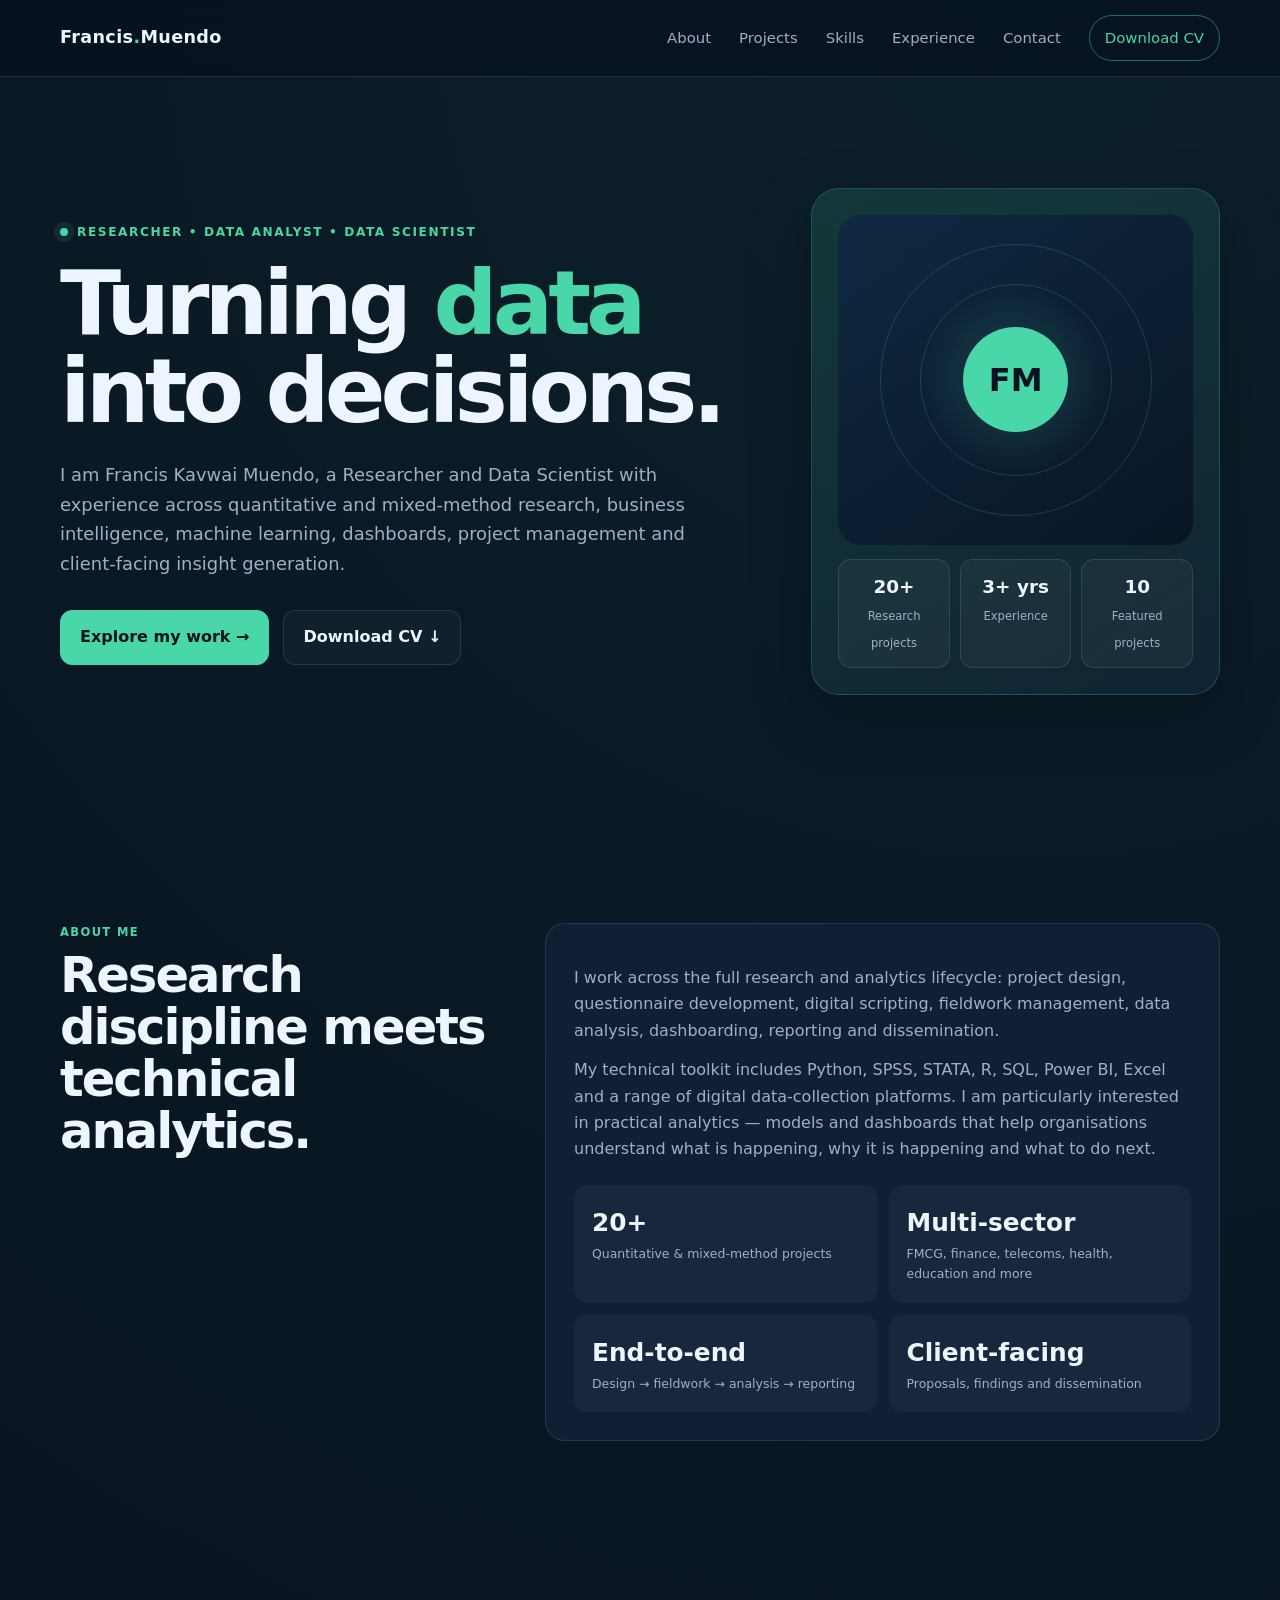
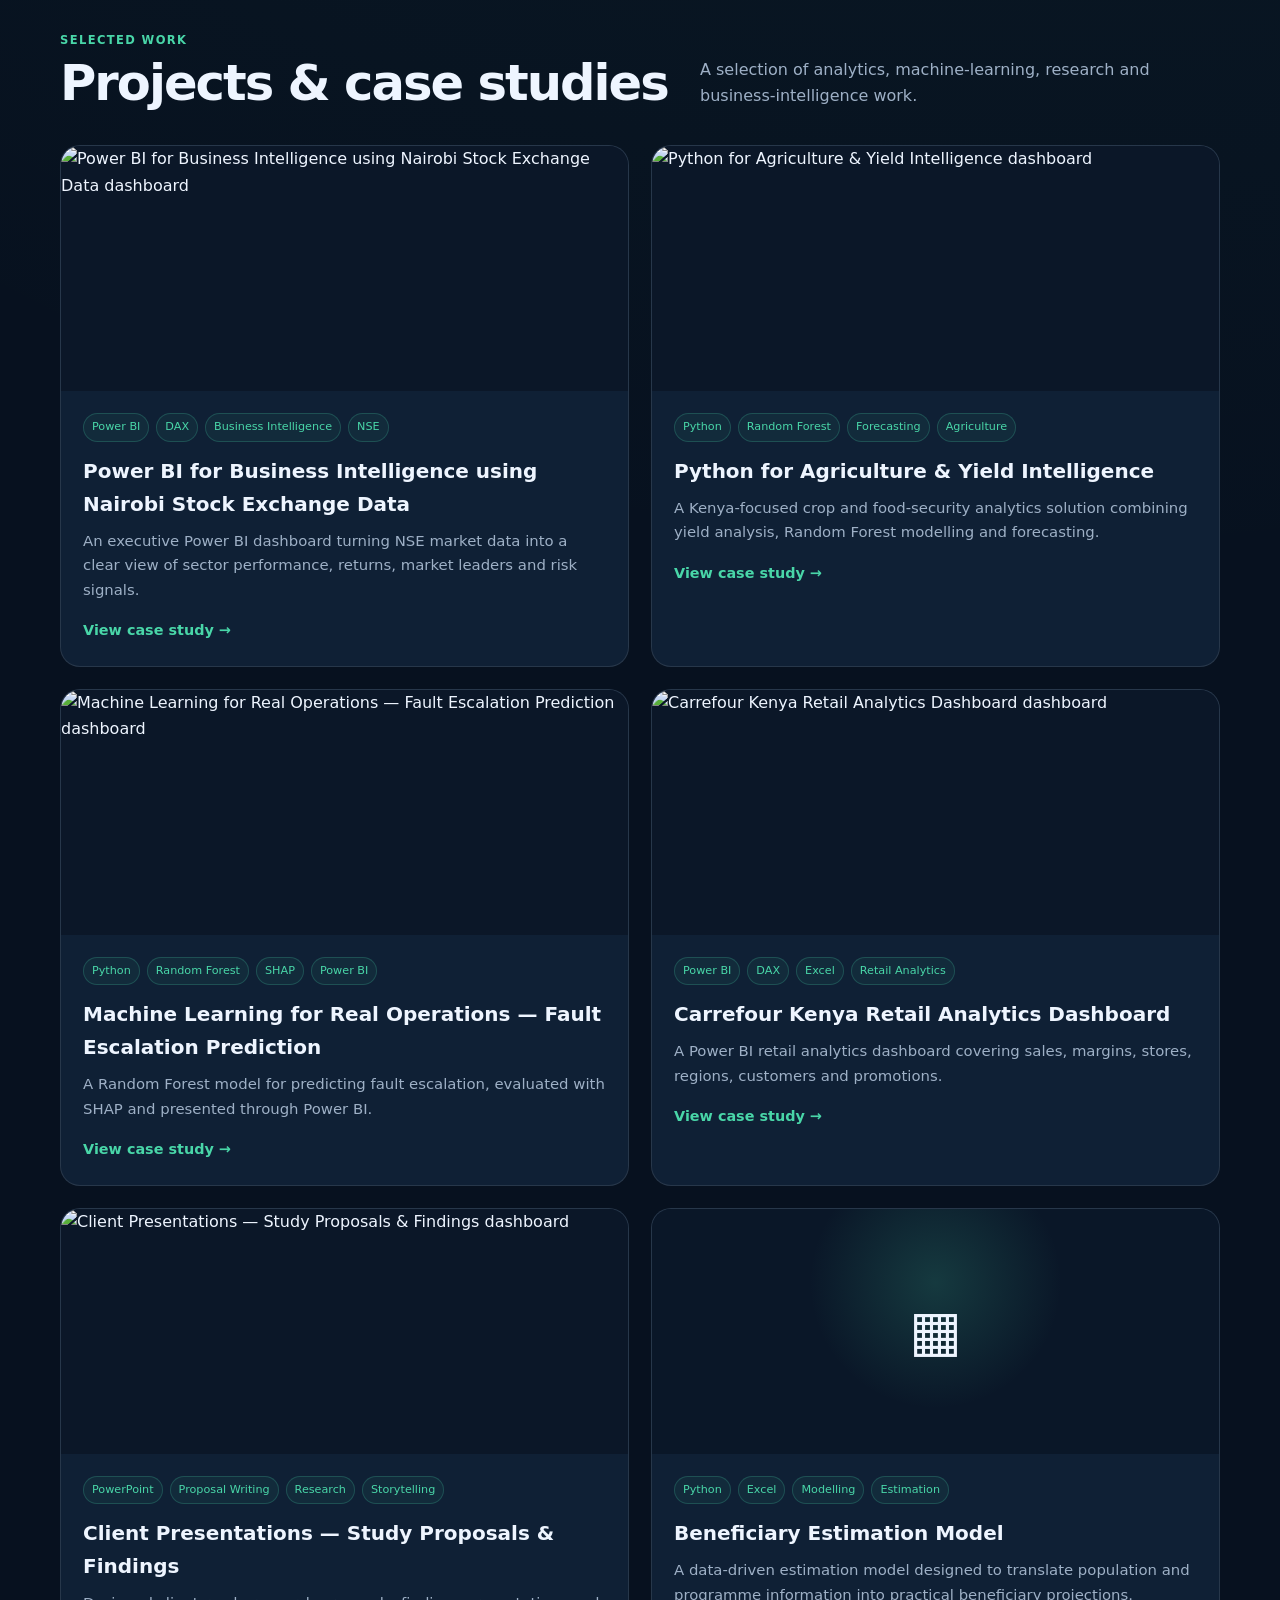
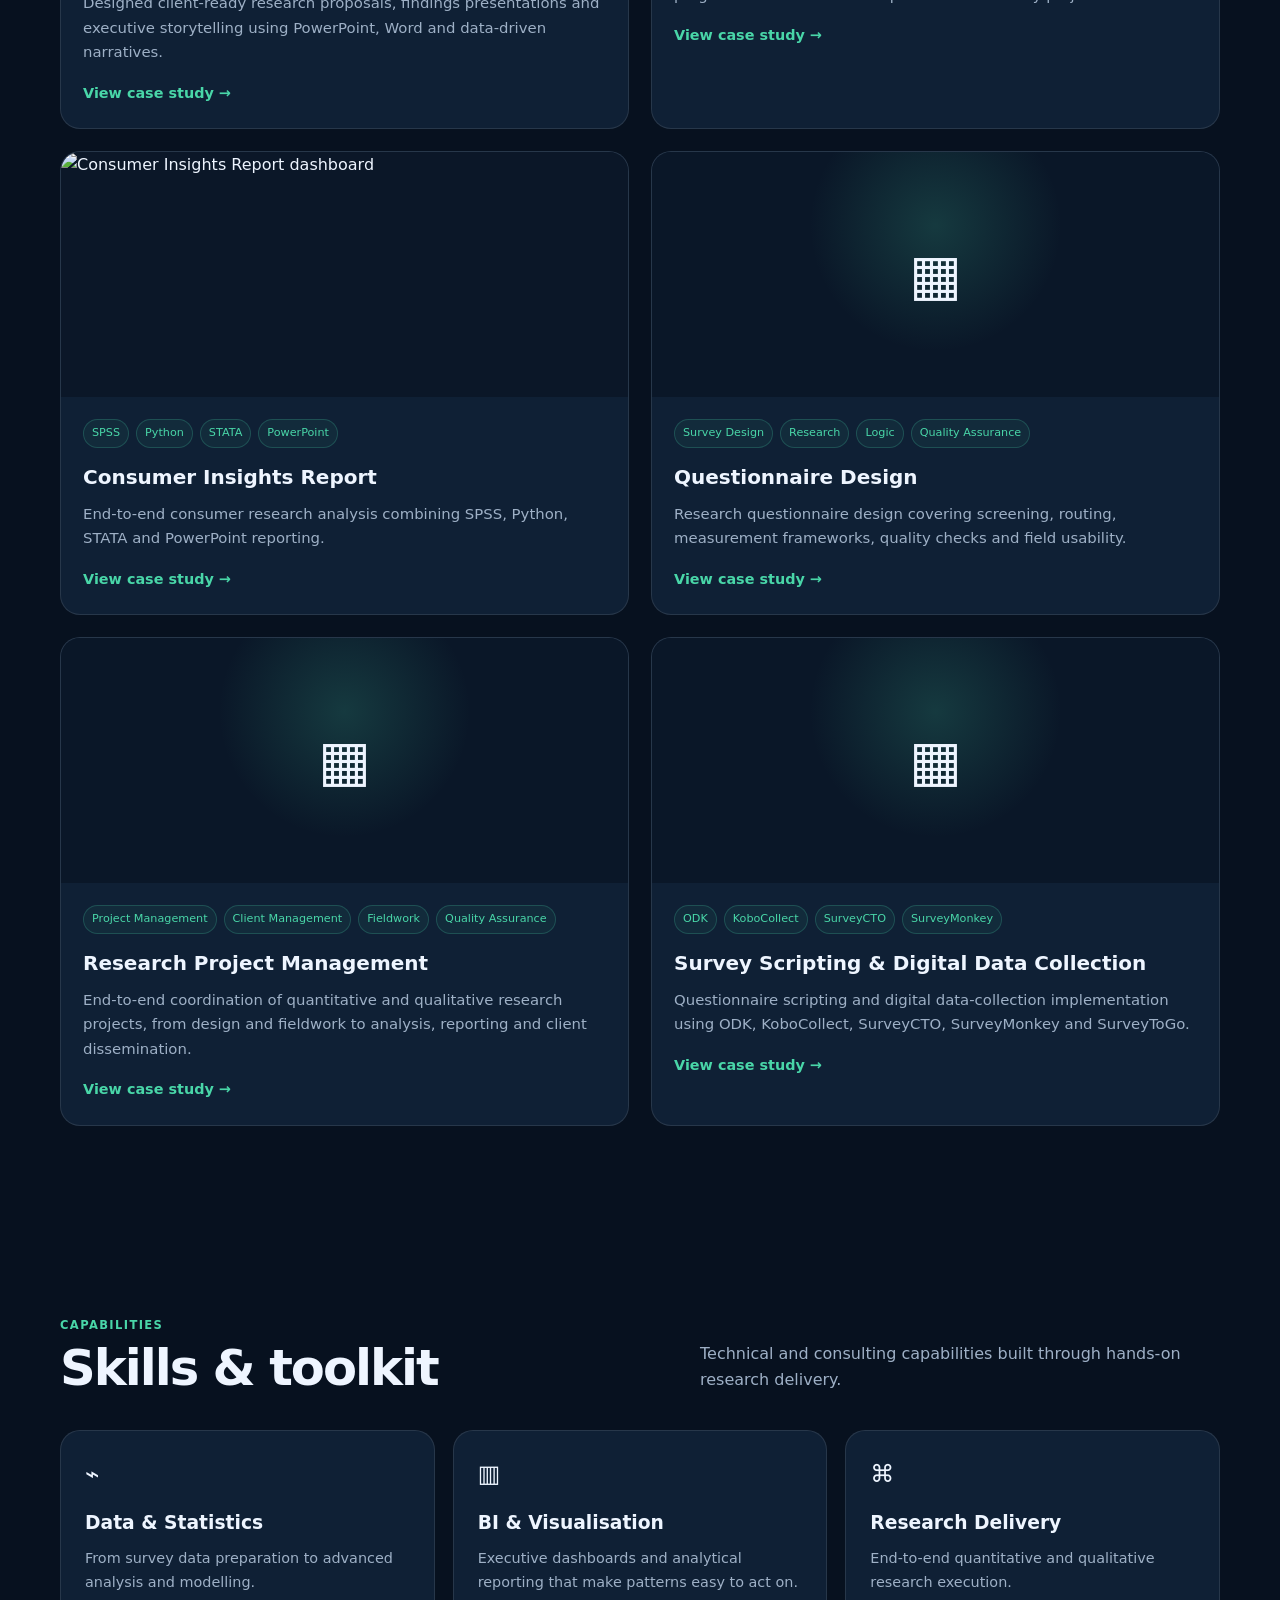
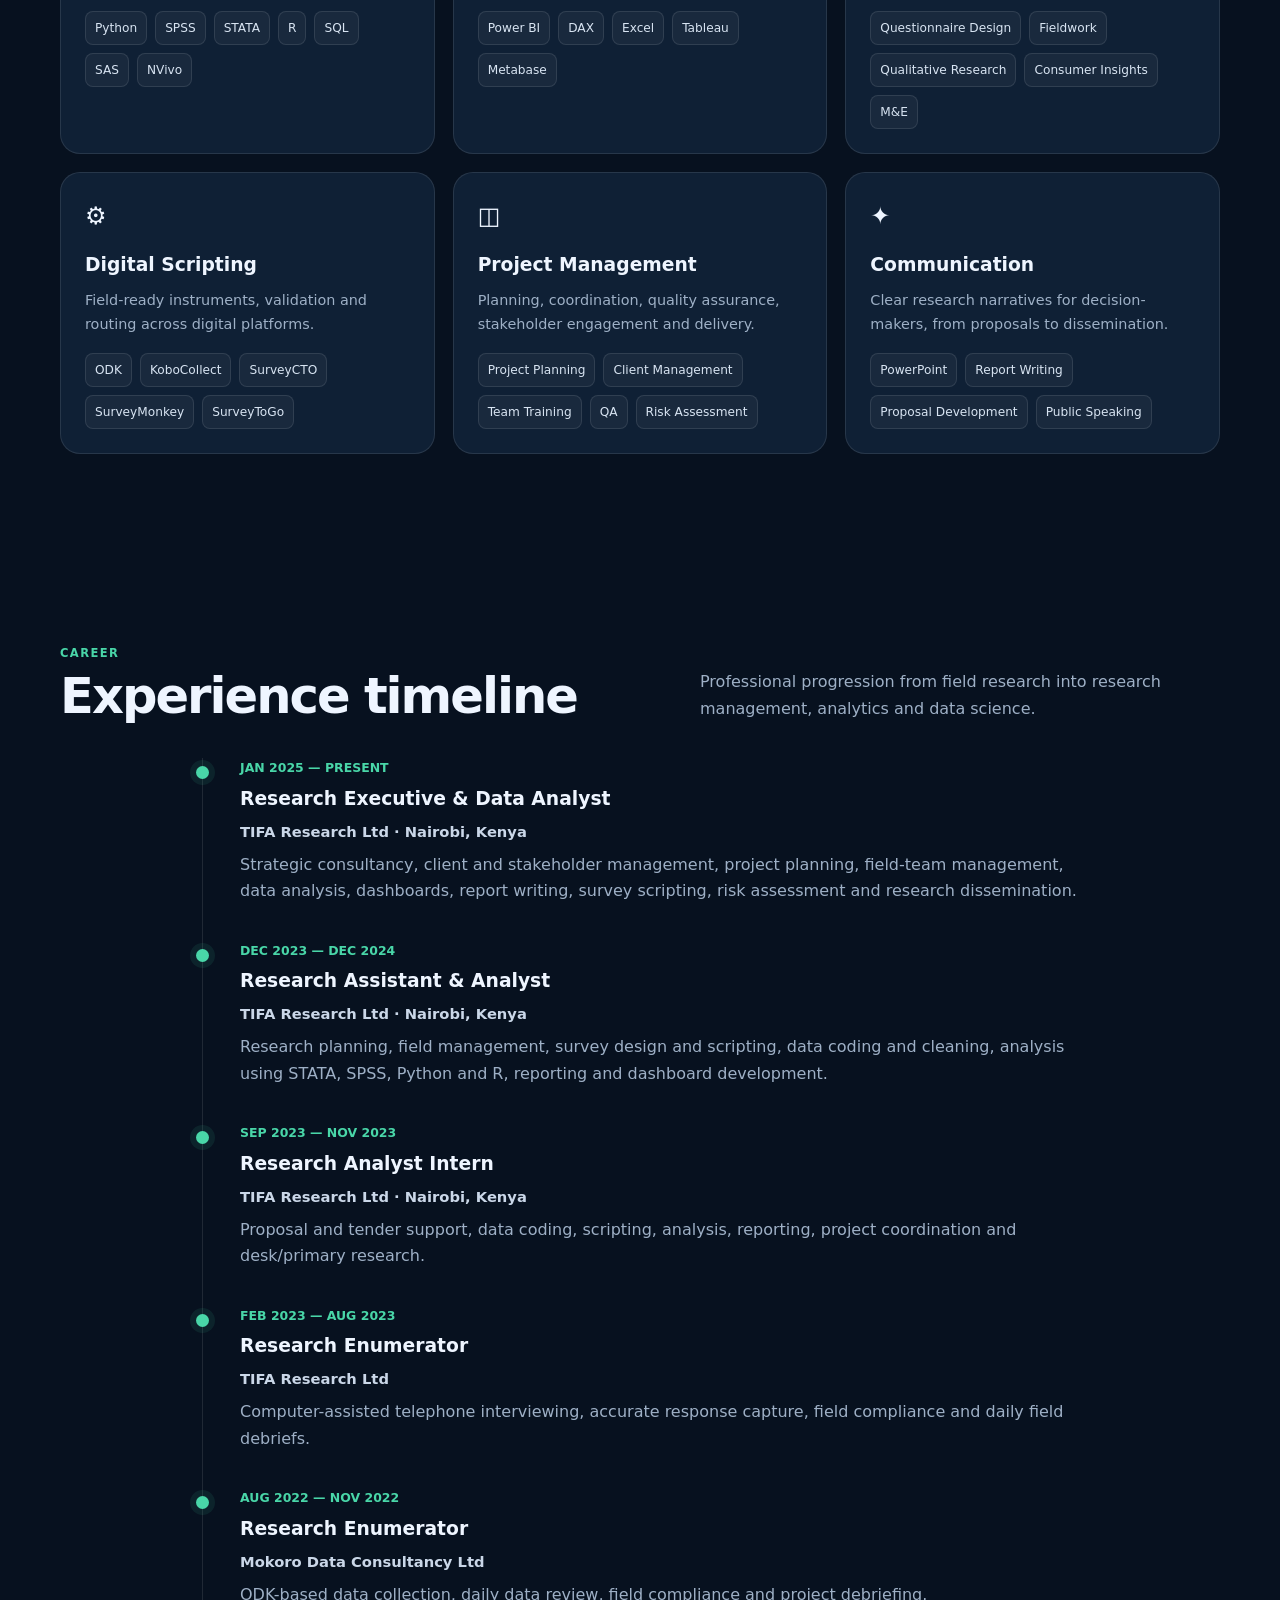
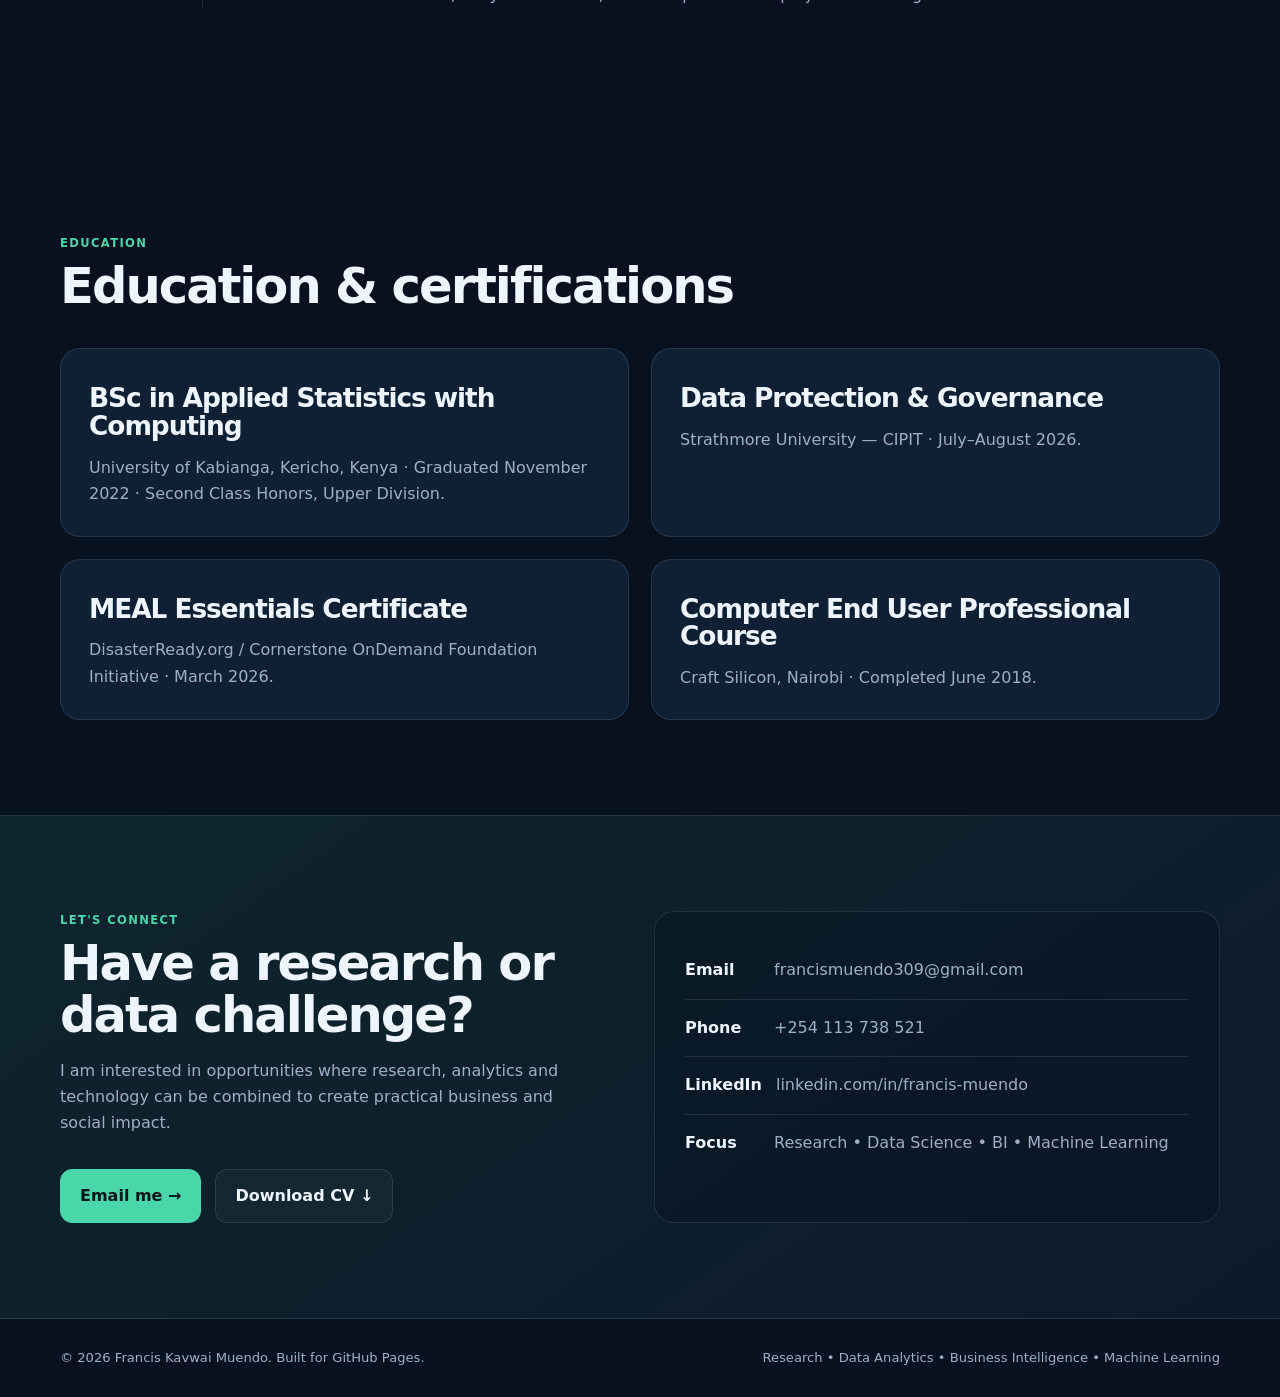
==== index.html @ 7a1d0535 "Add files via upload" ====
<!DOCTYPE html>
<html lang="en">
<head>
<meta charset="UTF-8">
<meta name="viewport" content="width=device-width, initial-scale=1.0">
<meta name="description" content="Francis Kavwai Muendo — Researcher, Data Analyst and Data Scientist portfolio.">
<title>Francis Muendo | Research, Data & Business Intelligence</title>
<link rel="stylesheet" href="style.css">
</head>
<body>

<nav class="nav">
  <div class="container nav-inner">
    <a class="logo" href="index.html">Francis<span>.</span>Muendo</a>
    <button class="menu-btn" aria-label="Open navigation" aria-expanded="false">☰</button>
    <div class="nav-links">
      <a href="index.html#about">About</a>
      <a href="index.html#projects">Projects</a>
      <a href="index.html#skills">Skills</a>
      <a href="index.html#experience">Experience</a>
      <a href="index.html#contact">Contact</a>
      <a class="nav-cta" href="Francis-Muendo-CV.pdf">Download CV</a>
    </div>
  </div>
</nav>

<main>
<section class="hero" id="home">
  <div class="container hero-grid">
    <div class="reveal">
      <div class="eyebrow"><span class="dot"></span> Researcher • Data Analyst • Data Scientist</div>
      <h1>Turning <span class="accent">data</span> into decisions.</h1>
      <p class="hero-copy">I am Francis Kavwai Muendo, a Researcher and Data Scientist with experience across quantitative and mixed-method research, business intelligence, machine learning, dashboards, project management and client-facing insight generation.</p>
      <div class="actions">
        <a class="btn btn-primary" href="#projects">Explore my work →</a>
        <a class="btn btn-secondary" href="Francis-Muendo-CV.pdf" download>Download CV ↓</a>
      </div>
    </div>
    <div class="hero-card reveal">
      <div class="profile-orbit"><div class="initials">FM</div></div>
      <div class="metric-strip">
        <div class="metric"><strong>20+</strong><span>Research projects</span></div>
        <div class="metric"><strong>3+ yrs</strong><span>Experience</span></div>
        <div class="metric"><strong>10</strong><span>Featured projects</span></div>
      </div>
    </div>
  </div>
</section>

<section id="about">
 <div class="container about-grid">
  <div class="reveal">
    <div class="kicker">About me</div><h2>Research discipline meets technical analytics.</h2>
  </div>
  <div class="about-panel reveal">
    <p>I work across the full research and analytics lifecycle: project design, questionnaire development, digital scripting, fieldwork management, data analysis, dashboarding, reporting and dissemination.</p>
    <p>My technical toolkit includes Python, SPSS, STATA, R, SQL, Power BI, Excel and a range of digital data-collection platforms. I am particularly interested in practical analytics — models and dashboards that help organisations understand what is happening, why it is happening and what to do next.</p>
    <div class="stats">
      <div class="stat"><strong>20+</strong><span>Quantitative & mixed-method projects</span></div>
      <div class="stat"><strong>Multi-sector</strong><span>FMCG, finance, telecoms, health, education and more</span></div>
      <div class="stat"><strong>End-to-end</strong><span>Design → fieldwork → analysis → reporting</span></div>
      <div class="stat"><strong>Client-facing</strong><span>Proposals, findings and dissemination</span></div>
    </div>
  </div>
 </div>
</section>

<section id="projects">
 <div class="container">
  <div class="section-head reveal">
   <div><div class="kicker">Selected work</div><h2>Projects & case studies</h2></div>
   <p>A selection of analytics, machine-learning, research and business-intelligence work.</p>
  </div>
  <div class="project-grid">
   
   <article class="project-card reveal">
     <div class="project-image"><img src="assets/images/nse.png" alt="Power BI for Business Intelligence using Nairobi Stock Exchange Data dashboard"></div>
     <div class="project-body">
       <div class="tags"><span class="tag">Power BI</span><span class="tag">DAX</span><span class="tag">Business Intelligence</span><span class="tag">NSE</span></div>
       <h3>Power BI for Business Intelligence using Nairobi Stock Exchange Data</h3>
       <p>An executive Power BI dashboard turning NSE market data into a clear view of sector performance, returns, market leaders and risk signals.</p>
       <a class="card-link" href="projects/nse-business-intelligence.html">View case study →</a>
     </div>
   </article>
   <article class="project-card reveal">
     <div class="project-image"><img src="assets/images/agri.png" alt="Python for Agriculture & Yield Intelligence dashboard"></div>
     <div class="project-body">
       <div class="tags"><span class="tag">Python</span><span class="tag">Random Forest</span><span class="tag">Forecasting</span><span class="tag">Agriculture</span></div>
       <h3>Python for Agriculture & Yield Intelligence</h3>
       <p>A Kenya-focused crop and food-security analytics solution combining yield analysis, Random Forest modelling and forecasting.</p>
       <a class="card-link" href="projects/agriculture-yield-intelligence.html">View case study →</a>
     </div>
   </article>
   <article class="project-card reveal">
     <div class="project-image"><img src="assets/images/power.png" alt="Machine Learning for Real Operations — Fault Escalation Prediction dashboard"></div>
     <div class="project-body">
       <div class="tags"><span class="tag">Python</span><span class="tag">Random Forest</span><span class="tag">SHAP</span><span class="tag">Power BI</span></div>
       <h3>Machine Learning for Real Operations — Fault Escalation Prediction</h3>
       <p>A Random Forest model for predicting fault escalation, evaluated with SHAP and presented through Power BI.</p>
       <a class="card-link" href="projects/kenya-power-fault-escalation.html">View case study →</a>
     </div>
   </article>
   <article class="project-card reveal">
     <div class="project-image"><img src="assets/images/carrefour.png" alt="Carrefour Kenya Retail Analytics Dashboard dashboard"></div>
     <div class="project-body">
       <div class="tags"><span class="tag">Power BI</span><span class="tag">DAX</span><span class="tag">Excel</span><span class="tag">Retail Analytics</span></div>
       <h3>Carrefour Kenya Retail Analytics Dashboard</h3>
       <p>A Power BI retail analytics dashboard covering sales, margins, stores, regions, customers and promotions.</p>
       <a class="card-link" href="projects/carrefour-retail-analytics.html">View case study →</a>
     </div>
   </article>
   <article class="project-card reveal">
     <div class="project-image"><img src="assets/images/presentation.png" alt="Client Presentations — Study Proposals & Findings dashboard"></div>
     <div class="project-body">
       <div class="tags"><span class="tag">PowerPoint</span><span class="tag">Proposal Writing</span><span class="tag">Research</span><span class="tag">Storytelling</span></div>
       <h3>Client Presentations — Study Proposals & Findings</h3>
       <p>Designed client-ready research proposals, findings presentations and executive storytelling using PowerPoint, Word and data-driven narratives.</p>
       <a class="card-link" href="projects/client-presentations.html">View case study →</a>
     </div>
   </article>
   <article class="project-card reveal">
     <div class="project-image"><div style="height:100%;display:grid;place-items:center;background:radial-gradient(circle at 50% 30%,rgba(73,214,168,.18),transparent 38%),#0a1728;"><div style="font-size:3.5rem">▦</div></div></div>
     <div class="project-body">
       <div class="tags"><span class="tag">Python</span><span class="tag">Excel</span><span class="tag">Modelling</span><span class="tag">Estimation</span></div>
       <h3>Beneficiary Estimation Model</h3>
       <p>A data-driven estimation model designed to translate population and programme information into practical beneficiary projections.</p>
       <a class="card-link" href="projects/beneficiary-estimation-model.html">View case study →</a>
     </div>
   </article>
   <article class="project-card reveal">
     <div class="project-image"><img src="assets/images/consumer.png" alt="Consumer Insights Report dashboard"></div>
     <div class="project-body">
       <div class="tags"><span class="tag">SPSS</span><span class="tag">Python</span><span class="tag">STATA</span><span class="tag">PowerPoint</span></div>
       <h3>Consumer Insights Report</h3>
       <p>End-to-end consumer research analysis combining SPSS, Python, STATA and PowerPoint reporting.</p>
       <a class="card-link" href="projects/consumer-insights-report.html">View case study →</a>
     </div>
   </article>
   <article class="project-card reveal">
     <div class="project-image"><div style="height:100%;display:grid;place-items:center;background:radial-gradient(circle at 50% 30%,rgba(73,214,168,.18),transparent 38%),#0a1728;"><div style="font-size:3.5rem">▦</div></div></div>
     <div class="project-body">
       <div class="tags"><span class="tag">Survey Design</span><span class="tag">Research</span><span class="tag">Logic</span><span class="tag">Quality Assurance</span></div>
       <h3>Questionnaire Design</h3>
       <p>Research questionnaire design covering screening, routing, measurement frameworks, quality checks and field usability.</p>
       <a class="card-link" href="projects/questionnaire-design.html">View case study →</a>
     </div>
   </article>
   <article class="project-card reveal">
     <div class="project-image"><div style="height:100%;display:grid;place-items:center;background:radial-gradient(circle at 50% 30%,rgba(73,214,168,.18),transparent 38%),#0a1728;"><div style="font-size:3.5rem">▦</div></div></div>
     <div class="project-body">
       <div class="tags"><span class="tag">Project Management</span><span class="tag">Client Management</span><span class="tag">Fieldwork</span><span class="tag">Quality Assurance</span></div>
       <h3>Research Project Management</h3>
       <p>End-to-end coordination of quantitative and qualitative research projects, from design and fieldwork to analysis, reporting and client dissemination.</p>
       <a class="card-link" href="projects/project-management.html">View case study →</a>
     </div>
   </article>
   <article class="project-card reveal">
     <div class="project-image"><div style="height:100%;display:grid;place-items:center;background:radial-gradient(circle at 50% 30%,rgba(73,214,168,.18),transparent 38%),#0a1728;"><div style="font-size:3.5rem">▦</div></div></div>
     <div class="project-body">
       <div class="tags"><span class="tag">ODK</span><span class="tag">KoboCollect</span><span class="tag">SurveyCTO</span><span class="tag">SurveyMonkey</span></div>
       <h3>Survey Scripting & Digital Data Collection</h3>
       <p>Questionnaire scripting and digital data-collection implementation using ODK, KoboCollect, SurveyCTO, SurveyMonkey and SurveyToGo.</p>
       <a class="card-link" href="projects/survey-scripting.html">View case study →</a>
     </div>
   </article>
  </div>
 </div>
</section>

<section id="skills">
 <div class="container">
  <div class="section-head reveal">
   <div><div class="kicker">Capabilities</div><h2>Skills & toolkit</h2></div>
   <p>Technical and consulting capabilities built through hands-on research delivery.</p>
  </div>
  <div class="skills">
   <div class="skill-card reveal"><div class="skill-icon">⌁</div><h3>Data & Statistics</h3><p>From survey data preparation to advanced analysis and modelling.</p><div class="skill-list"><span>Python</span><span>SPSS</span><span>STATA</span><span>R</span><span>SQL</span><span>SAS</span><span>NVivo</span></div></div>
   <div class="skill-card reveal"><div class="skill-icon">▥</div><h3>BI & Visualisation</h3><p>Executive dashboards and analytical reporting that make patterns easy to act on.</p><div class="skill-list"><span>Power BI</span><span>DAX</span><span>Excel</span><span>Tableau</span><span>Metabase</span></div></div>
   <div class="skill-card reveal"><div class="skill-icon">⌘</div><h3>Research Delivery</h3><p>End-to-end quantitative and qualitative research execution.</p><div class="skill-list"><span>Questionnaire Design</span><span>Fieldwork</span><span>Qualitative Research</span><span>Consumer Insights</span><span>M&E</span></div></div>
   <div class="skill-card reveal"><div class="skill-icon">⚙</div><h3>Digital Scripting</h3><p>Field-ready instruments, validation and routing across digital platforms.</p><div class="skill-list"><span>ODK</span><span>KoboCollect</span><span>SurveyCTO</span><span>SurveyMonkey</span><span>SurveyToGo</span></div></div>
   <div class="skill-card reveal"><div class="skill-icon">◫</div><h3>Project Management</h3><p>Planning, coordination, quality assurance, stakeholder engagement and delivery.</p><div class="skill-list"><span>Project Planning</span><span>Client Management</span><span>Team Training</span><span>QA</span><span>Risk Assessment</span></div></div>
   <div class="skill-card reveal"><div class="skill-icon">✦</div><h3>Communication</h3><p>Clear research narratives for decision-makers, from proposals to dissemination.</p><div class="skill-list"><span>PowerPoint</span><span>Report Writing</span><span>Proposal Development</span><span>Public Speaking</span></div></div>
  </div>
 </div>
</section>

<section id="experience">
 <div class="container">
  <div class="section-head reveal"><div><div class="kicker">Career</div><h2>Experience timeline</h2></div><p>Professional progression from field research into research management, analytics and data science.</p></div>
  <div class="timeline">
   <div class="timeline-item reveal"><span class="timeline-dot"></span><div class="date">JAN 2025 — PRESENT</div><h3>Research Executive & Data Analyst</h3><h4>TIFA Research Ltd · Nairobi, Kenya</h4><p>Strategic consultancy, client and stakeholder management, project planning, field-team management, data analysis, dashboards, report writing, survey scripting, risk assessment and research dissemination.</p></div>
   <div class="timeline-item reveal"><span class="timeline-dot"></span><div class="date">DEC 2023 — DEC 2024</div><h3>Research Assistant & Analyst</h3><h4>TIFA Research Ltd · Nairobi, Kenya</h4><p>Research planning, field management, survey design and scripting, data coding and cleaning, analysis using STATA, SPSS, Python and R, reporting and dashboard development.</p></div>
   <div class="timeline-item reveal"><span class="timeline-dot"></span><div class="date">SEP 2023 — NOV 2023</div><h3>Research Analyst Intern</h3><h4>TIFA Research Ltd · Nairobi, Kenya</h4><p>Proposal and tender support, data coding, scripting, analysis, reporting, project coordination and desk/primary research.</p></div>
   <div class="timeline-item reveal"><span class="timeline-dot"></span><div class="date">FEB 2023 — AUG 2023</div><h3>Research Enumerator</h3><h4>TIFA Research Ltd</h4><p>Computer-assisted telephone interviewing, accurate response capture, field compliance and daily field debriefs.</p></div>
   <div class="timeline-item reveal"><span class="timeline-dot"></span><div class="date">AUG 2022 — NOV 2022</div><h3>Research Enumerator</h3><h4>Mokoro Data Consultancy Ltd</h4><p>ODK-based data collection, daily data review, field compliance and project debriefing.</p></div>
  </div>
 </div>
</section>

<section>
 <div class="container">
  <div class="section-head reveal"><div><div class="kicker">Education</div><h2>Education & certifications</h2></div></div>
  <div class="project-grid">
   <div class="detail-card reveal"><h2>BSc in Applied Statistics with Computing</h2><p>University of Kabianga, Kericho, Kenya · Graduated November 2022 · Second Class Honors, Upper Division.</p></div>
   <div class="detail-card reveal"><h2>Data Protection & Governance</h2><p>Strathmore University — CIPIT · July–August 2026.</p></div>
   <div class="detail-card reveal"><h2>MEAL Essentials Certificate</h2><p>DisasterReady.org / Cornerstone OnDemand Foundation Initiative · March 2026.</p></div>
   <div class="detail-card reveal"><h2>Computer End User Professional Course</h2><p>Craft Silicon, Nairobi · Completed June 2018.</p></div>
  </div>
 </div>
</section>

<section class="contact" id="contact">
 <div class="container contact-grid">
  <div class="reveal"><div class="kicker">Let's connect</div><h2>Have a research or data challenge?</h2><p style="color:var(--muted);margin-top:16px;max-width:540px">I am interested in opportunities where research, analytics and technology can be combined to create practical business and social impact.</p><div class="actions"><a class="btn btn-primary" href="mailto:francismuendo309@gmail.com">Email me →</a><a class="btn btn-secondary" href="Francis-Muendo-CV.pdf" download>Download CV ↓</a></div></div>
  <div class="contact-card reveal">
    <div class="contact-row"><strong>Email</strong><a href="mailto:francismuendo309@gmail.com">francismuendo309@gmail.com</a></div>
    <div class="contact-row"><strong>Phone</strong><span>+254 113 738 521</span></div>
    <div class="contact-row"><strong>LinkedIn</strong><a href="https://www.linkedin.com/in/francis-muendo-358ba225a/" target="_blank" rel="noopener">linkedin.com/in/francis-muendo</a></div>
    <div class="contact-row"><strong>Focus</strong><span>Research • Data Science • BI • Machine Learning</span></div>
  </div>
 </div>
</section>
</main>

<footer>
  <div class="container footer-inner">
    <p>© <span data-year></span> Francis Kavwai Muendo. Built for GitHub Pages.</p>
    <p>Research • Data Analytics • Business Intelligence • Machine Learning</p>
  </div>
</footer>

<script src="script.js"></script>
</body>
</html>
---- style.css ----
:root{
  --bg:#07111f;
  --bg-2:#0b1728;
  --surface:#0f2035;
  --surface-2:#132942;
  --text:#eef5ff;
  --muted:#9eb0c6;
  --line:rgba(255,255,255,.10);
  --accent:#49d6a8;
  --accent-2:#62a8ff;
  --gold:#f6c85f;
  --danger:#ff7b7b;
  --shadow:0 20px 60px rgba(0,0,0,.28);
  --radius:20px;
  --max:1160px;
}
*{box-sizing:border-box;margin:0;padding:0}
html{scroll-behavior:smooth}
body{
  font-family:Inter,ui-sans-serif,system-ui,-apple-system,BlinkMacSystemFont,"Segoe UI",sans-serif;
  background:radial-gradient(circle at 80% 0%,rgba(73,214,168,.08),transparent 28%),var(--bg);
  color:var(--text);line-height:1.65;
}
a{color:inherit;text-decoration:none}
img{max-width:100%;display:block}
.container{width:min(var(--max),92%);margin:auto}
.nav{
  position:fixed;top:0;left:0;right:0;z-index:100;
  background:rgba(7,17,31,.78);backdrop-filter:blur(16px);
  border-bottom:1px solid var(--line);
}
.nav-inner{height:76px;display:flex;align-items:center;justify-content:space-between}
.logo{font-weight:800;letter-spacing:.02em;font-size:1.1rem}
.logo span{color:var(--accent)}
.nav-links{display:flex;gap:28px;align-items:center}
.nav-links a{color:var(--muted);font-size:.93rem;transition:.25s}
.nav-links a:hover,.nav-links a.active{color:var(--text)}
.nav-cta{padding:10px 15px;border:1px solid rgba(73,214,168,.45);border-radius:999px;color:var(--accent)!important}
.menu-btn{display:none;background:none;border:0;color:var(--text);font-size:1.6rem}
.hero{padding:150px 0 95px;min-height:92vh;display:flex;align-items:center}
.hero-grid{display:grid;grid-template-columns:1.25fr .75fr;gap:70px;align-items:center}
.eyebrow{display:inline-flex;gap:9px;align-items:center;color:var(--accent);font-weight:700;text-transform:uppercase;letter-spacing:.13em;font-size:.76rem;margin-bottom:18px}
.dot{width:8px;height:8px;background:var(--accent);border-radius:50%;box-shadow:0 0 0 6px rgba(73,214,168,.1)}
h1{font-size:clamp(3rem,7vw,5.7rem);line-height:.98;letter-spacing:-.055em;margin-bottom:24px}
h1 .accent{color:var(--accent)}
.hero-copy{font-size:1.12rem;color:var(--muted);max-width:690px}
.actions{display:flex;gap:14px;flex-wrap:wrap;margin-top:32px}
.btn{display:inline-flex;align-items:center;justify-content:center;gap:9px;padding:13px 19px;border-radius:12px;font-weight:750;border:1px solid var(--line);transition:.25s;cursor:pointer}
.btn:hover{transform:translateY(-2px)}
.btn-primary{background:var(--accent);color:#06151a;border-color:var(--accent)}
.btn-secondary{background:rgba(255,255,255,.03)}
.hero-card{
  background:linear-gradient(145deg,rgba(73,214,168,.14),rgba(98,168,255,.06));
  border:1px solid rgba(73,214,168,.22);border-radius:28px;padding:26px;box-shadow:var(--shadow);
  animation:float 6s ease-in-out infinite;
}
.profile-orbit{height:330px;border-radius:22px;background:radial-gradient(circle,rgba(73,214,168,.20),transparent 38%),linear-gradient(145deg,#0f2941,#091525);display:grid;place-items:center;position:relative;overflow:hidden}
.profile-orbit:before,.profile-orbit:after{content:"";position:absolute;border:1px solid rgba(73,214,168,.2);border-radius:50%}
.profile-orbit:before{width:270px;height:270px}
.profile-orbit:after{width:190px;height:190px}
.initials{width:105px;height:105px;border-radius:50%;display:grid;place-items:center;background:var(--accent);color:#07111f;font-size:2rem;font-weight:900;z-index:2}
.metric-strip{display:grid;grid-template-columns:repeat(3,1fr);gap:10px;margin-top:14px}
.metric{background:rgba(255,255,255,.04);border:1px solid var(--line);border-radius:13px;padding:12px;text-align:center}
.metric strong{display:block;font-size:1.15rem}.metric span{color:var(--muted);font-size:.72rem}
section{padding:95px 0}
.section-head{display:flex;justify-content:space-between;gap:30px;align-items:end;margin-bottom:36px}
.kicker{color:var(--accent);font-weight:800;text-transform:uppercase;letter-spacing:.12em;font-size:.72rem}
h2{font-size:clamp(2rem,4vw,3.1rem);line-height:1.05;letter-spacing:-.04em;margin-top:7px}
.section-head p{color:var(--muted);max-width:520px}
.project-grid{display:grid;grid-template-columns:repeat(2,1fr);gap:22px}
.project-card{background:var(--surface);border:1px solid var(--line);border-radius:var(--radius);overflow:hidden;transition:.3s}
.project-card:hover{transform:translateY(-6px);border-color:rgba(73,214,168,.35);box-shadow:var(--shadow)}
.project-image{height:245px;background:#0b1728;overflow:hidden}
.project-image img{width:100%;height:100%;object-fit:cover;transition:.45s}
.project-card:hover .project-image img{transform:scale(1.035)}
.project-body{padding:22px}
.tags{display:flex;gap:7px;flex-wrap:wrap;margin-bottom:13px}
.tag{font-size:.7rem;color:var(--accent);border:1px solid rgba(73,214,168,.22);background:rgba(73,214,168,.06);padding:4px 8px;border-radius:999px}
.project-body h3{font-size:1.25rem;margin-bottom:8px}
.project-body p{color:var(--muted);font-size:.93rem}
.card-link{display:inline-flex;margin-top:17px;color:var(--accent);font-weight:750;font-size:.9rem}
.skills{display:grid;grid-template-columns:repeat(3,1fr);gap:18px}
.skill-card{padding:24px;background:var(--surface);border:1px solid var(--line);border-radius:var(--radius)}
.skill-icon{font-size:1.5rem;margin-bottom:14px}.skill-card h3{margin-bottom:8px}.skill-card p{color:var(--muted);font-size:.9rem}
.skill-list{display:flex;flex-wrap:wrap;gap:8px;margin-top:16px}.skill-list span{background:rgba(255,255,255,.045);border:1px solid var(--line);padding:6px 9px;border-radius:8px;font-size:.76rem;color:#d8e4f2}
.timeline{position:relative;max-width:900px;margin:auto}.timeline:before{content:"";position:absolute;left:12px;top:0;bottom:0;width:1px;background:var(--line)}
.timeline-item{position:relative;padding-left:50px;margin-bottom:36px}.timeline-dot{position:absolute;left:6px;top:8px;width:13px;height:13px;border-radius:50%;background:var(--accent);box-shadow:0 0 0 6px rgba(73,214,168,.09)}
.timeline-item .date{color:var(--accent);font-size:.78rem;font-weight:800}.timeline-item h3{margin:5px 0}.timeline-item h4{color:#cad7e8;font-size:.92rem;font-weight:600}.timeline-item p{color:var(--muted);margin-top:8px}
.about-grid{display:grid;grid-template-columns:.8fr 1.2fr;gap:35px;align-items:start}.about-panel{background:var(--surface);border:1px solid var(--line);border-radius:var(--radius);padding:28px}.about-panel p{color:var(--muted);margin-top:13px}.stats{display:grid;grid-template-columns:repeat(2,1fr);gap:12px;margin-top:22px}.stat{padding:18px;background:rgba(255,255,255,.035);border-radius:13px}.stat strong{font-size:1.55rem}.stat span{display:block;color:var(--muted);font-size:.78rem}
.contact{background:linear-gradient(145deg,rgba(73,214,168,.10),rgba(98,168,255,.06));border-top:1px solid var(--line);border-bottom:1px solid var(--line)}
.contact-grid{display:grid;grid-template-columns:1fr 1fr;gap:28px}.contact-card{padding:30px;background:rgba(7,17,31,.42);border:1px solid var(--line);border-radius:var(--radius)}
.contact-row{display:flex;gap:14px;padding:15px 0;border-bottom:1px solid var(--line)}.contact-row:last-child{border:0}.contact-row strong{min-width:75px}.contact-row span,.contact-row a{color:var(--muted)}
footer{padding:28px 0;color:var(--muted);font-size:.82rem}.footer-inner{display:flex;justify-content:space-between;gap:20px}
.project-hero{padding:140px 0 65px}.project-hero h1{font-size:clamp(2.6rem,6vw,4.6rem);max-width:850px}.project-meta{display:flex;gap:9px;flex-wrap:wrap;margin-top:22px}
.detail-grid{display:grid;grid-template-columns:1.25fr .75fr;gap:28px;align-items:start}.detail-card{background:var(--surface);border:1px solid var(--line);border-radius:var(--radius);padding:28px}.detail-card h2{font-size:1.65rem;margin-bottom:15px}.detail-card p,.detail-card li{color:var(--muted)}.detail-card ul{padding-left:20px;margin-top:10px}.detail-card li{margin:7px 0}.case-image{border-radius:18px;border:1px solid var(--line);overflow:hidden;margin-top:25px;background:#07111f}.case-image img{width:100%;height:auto}
.callout{padding:18px;border-left:3px solid var(--accent);background:rgba(73,214,168,.07);border-radius:10px;margin-top:18px;color:#dce9f5}
.back{display:inline-flex;color:var(--accent);font-weight:700;margin-bottom:22px}
.reveal{opacity:0;transform:translateY(20px);transition:opacity .7s ease,transform .7s ease}.reveal.visible{opacity:1;transform:none}
@keyframes float{0%,100%{transform:translateY(0)}50%{transform:translateY(-7px)}}
@media(max-width:900px){
 .hero-grid,.about-grid,.detail-grid,.contact-grid{grid-template-columns:1fr}
 .hero{padding-top:125px}.hero-card{max-width:600px}
 .skills{grid-template-columns:repeat(2,1fr)}
 .nav-links{display:none;position:absolute;top:76px;left:0;right:0;background:var(--bg-2);padding:18px 4%;border-bottom:1px solid var(--line);flex-direction:column;align-items:flex-start}
 .nav-links.open{display:flex}.menu-btn{display:block}
}
@media(max-width:650px){
 section{padding:70px 0}.project-grid,.skills{grid-template-columns:1fr}
 h1{font-size:3.1rem}.hero{min-height:auto;padding-bottom:65px}.profile-orbit{height:270px}
 .metric-strip{grid-template-columns:1fr 1fr 1fr}.section-head{display:block}.section-head p{margin-top:14px}
 .footer-inner{display:block}.footer-inner p+ p{margin-top:8px}
 .project-image{height:210px}
}
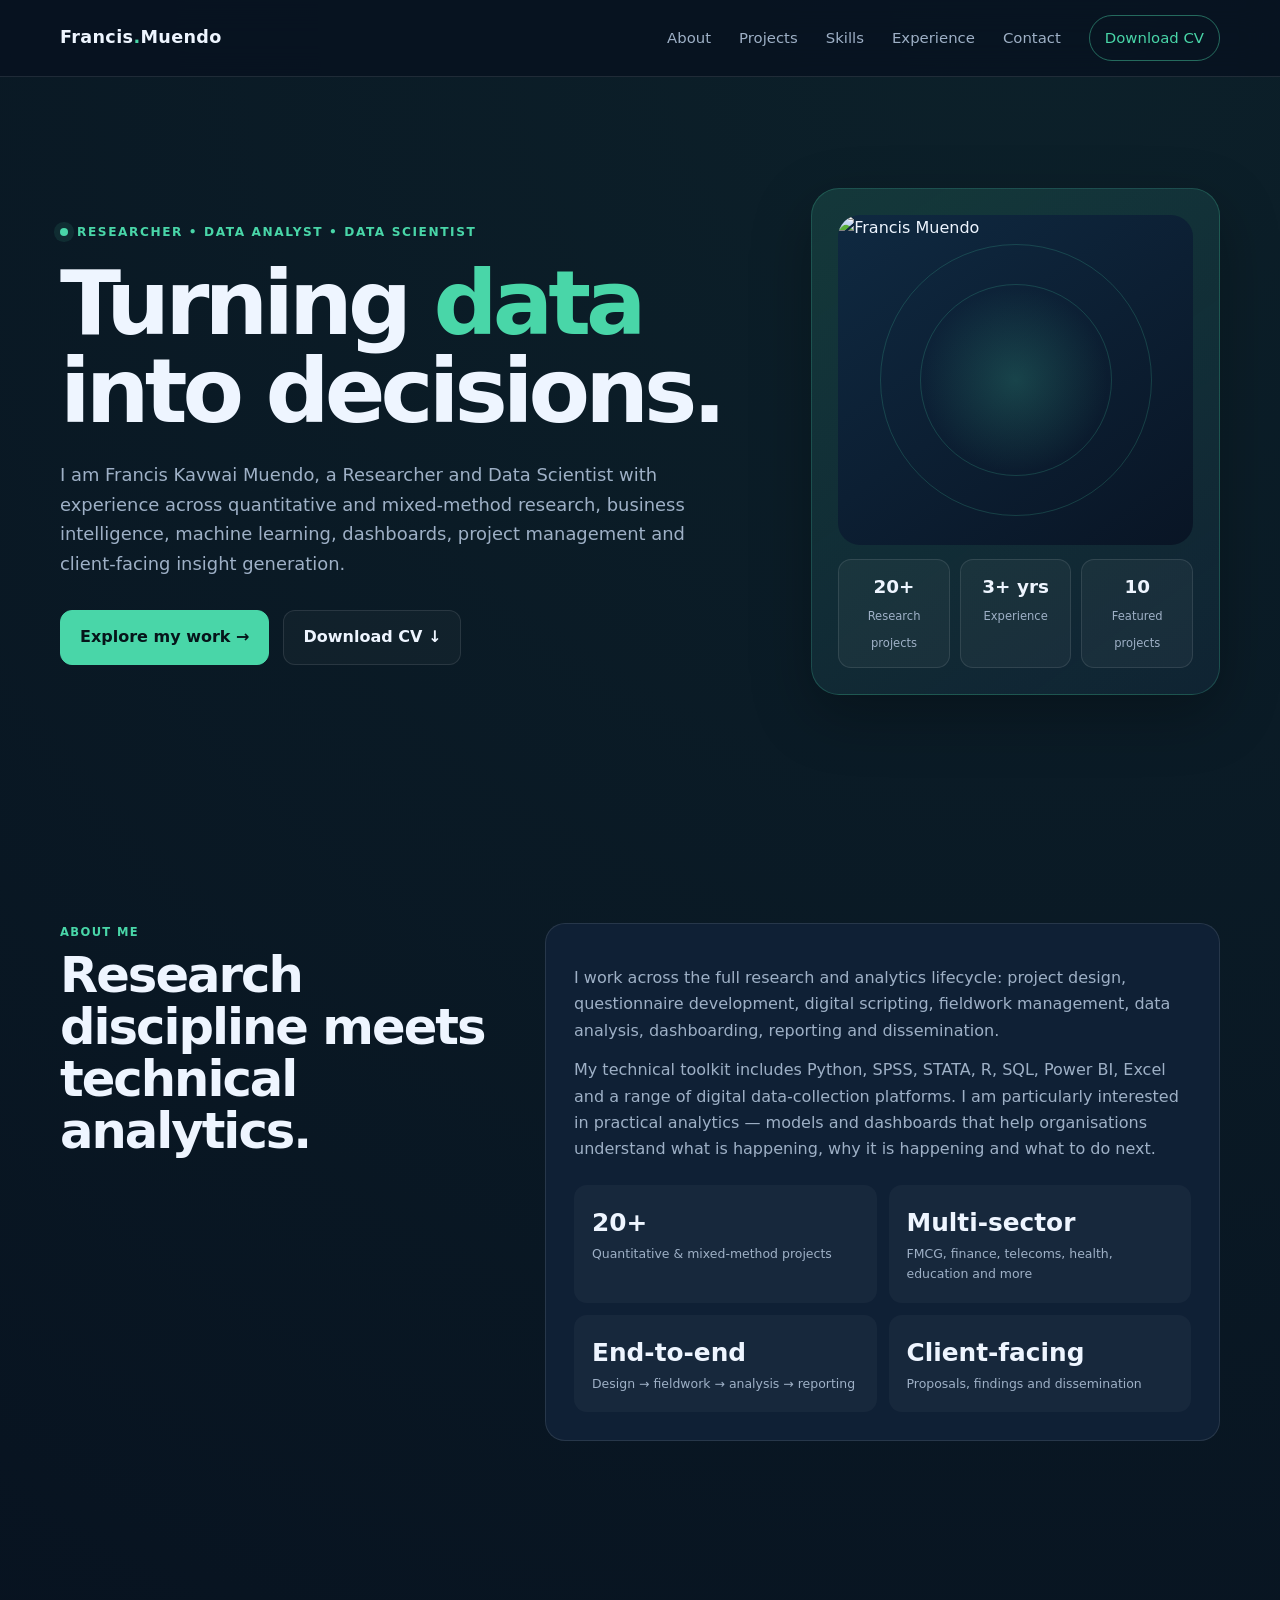
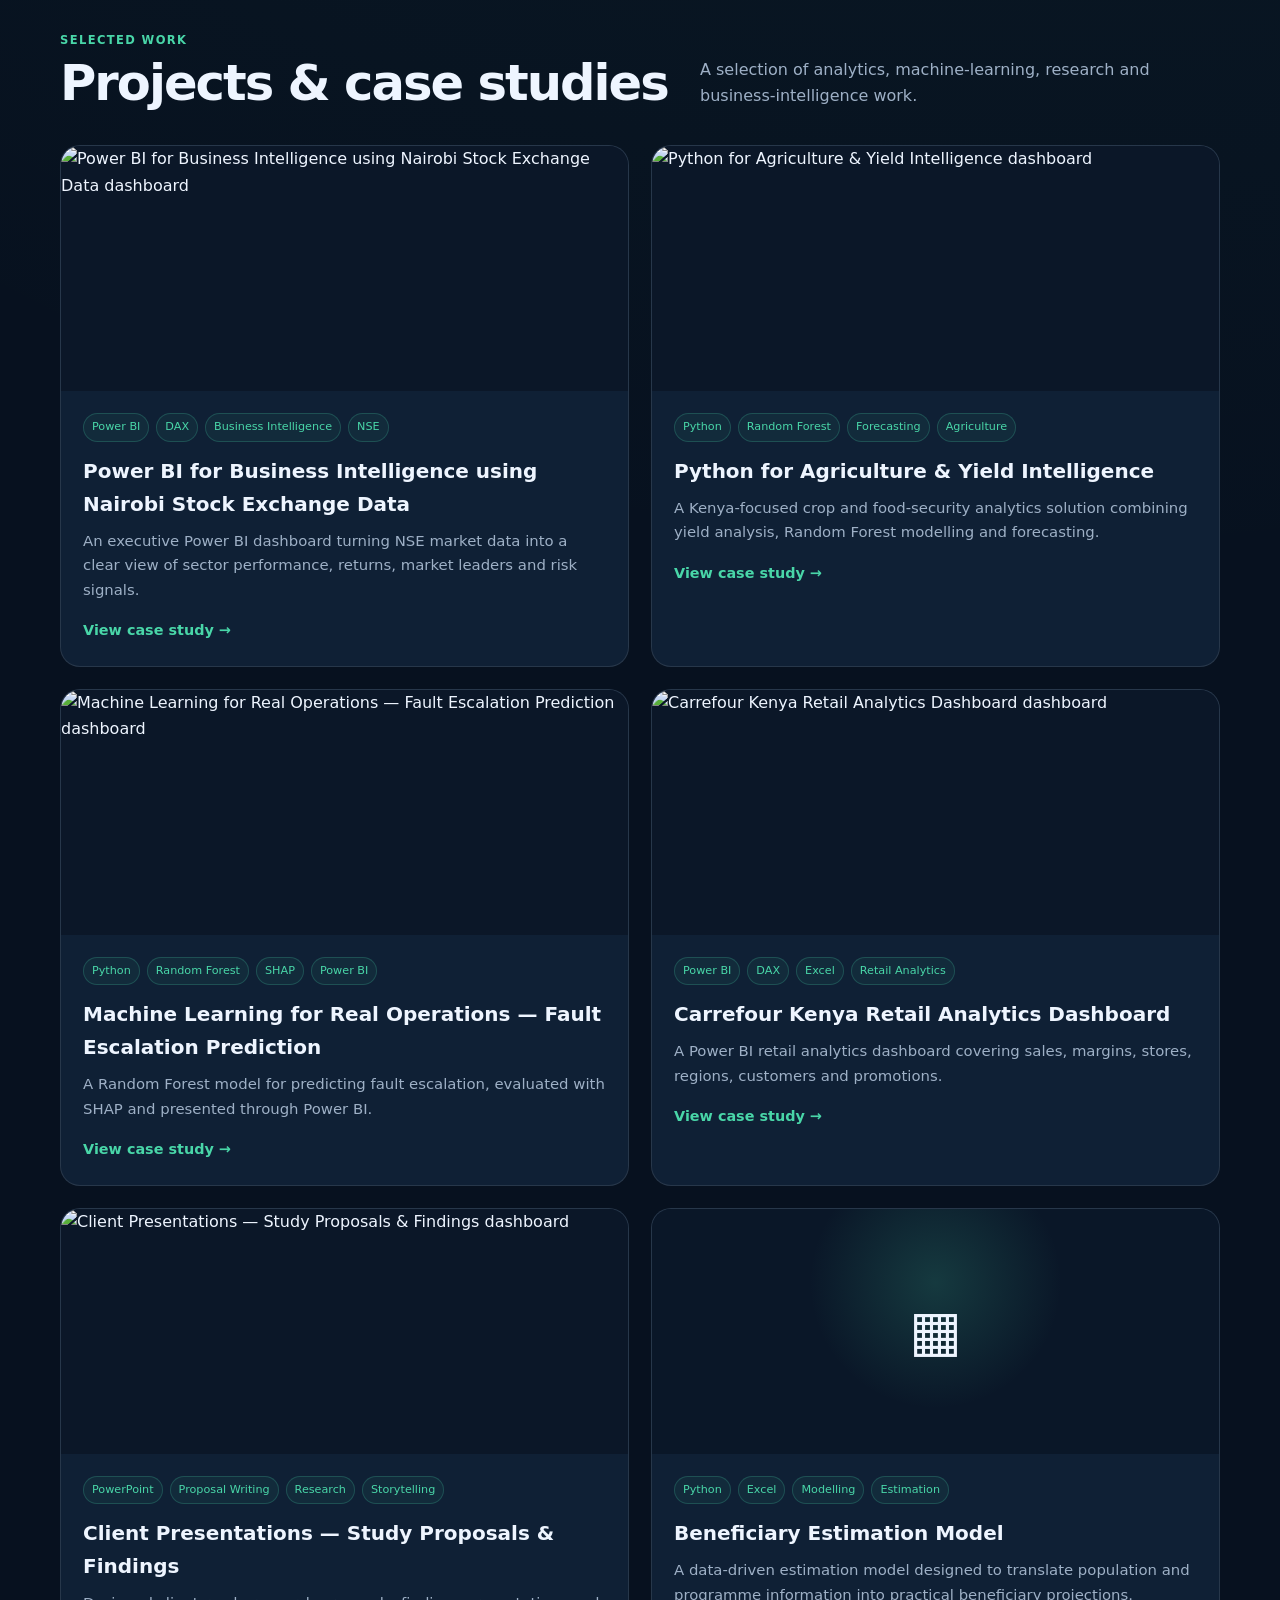
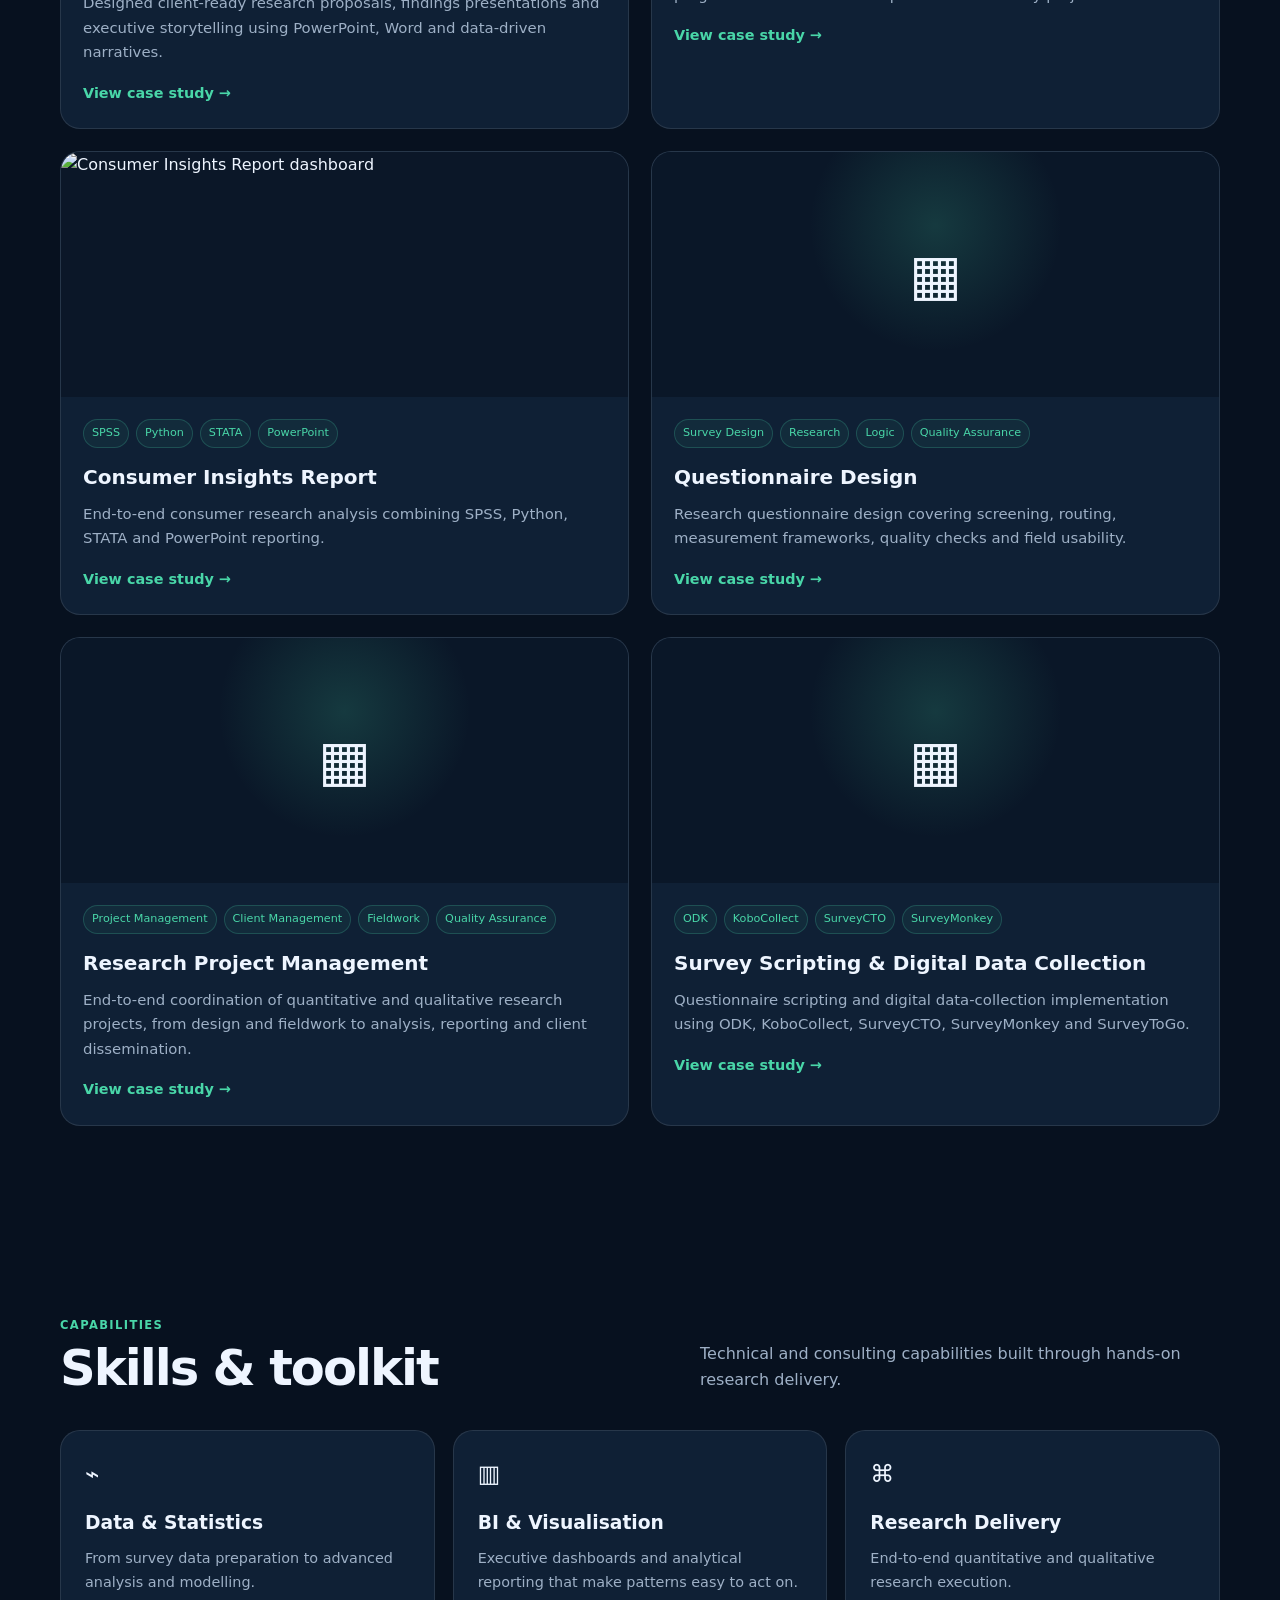
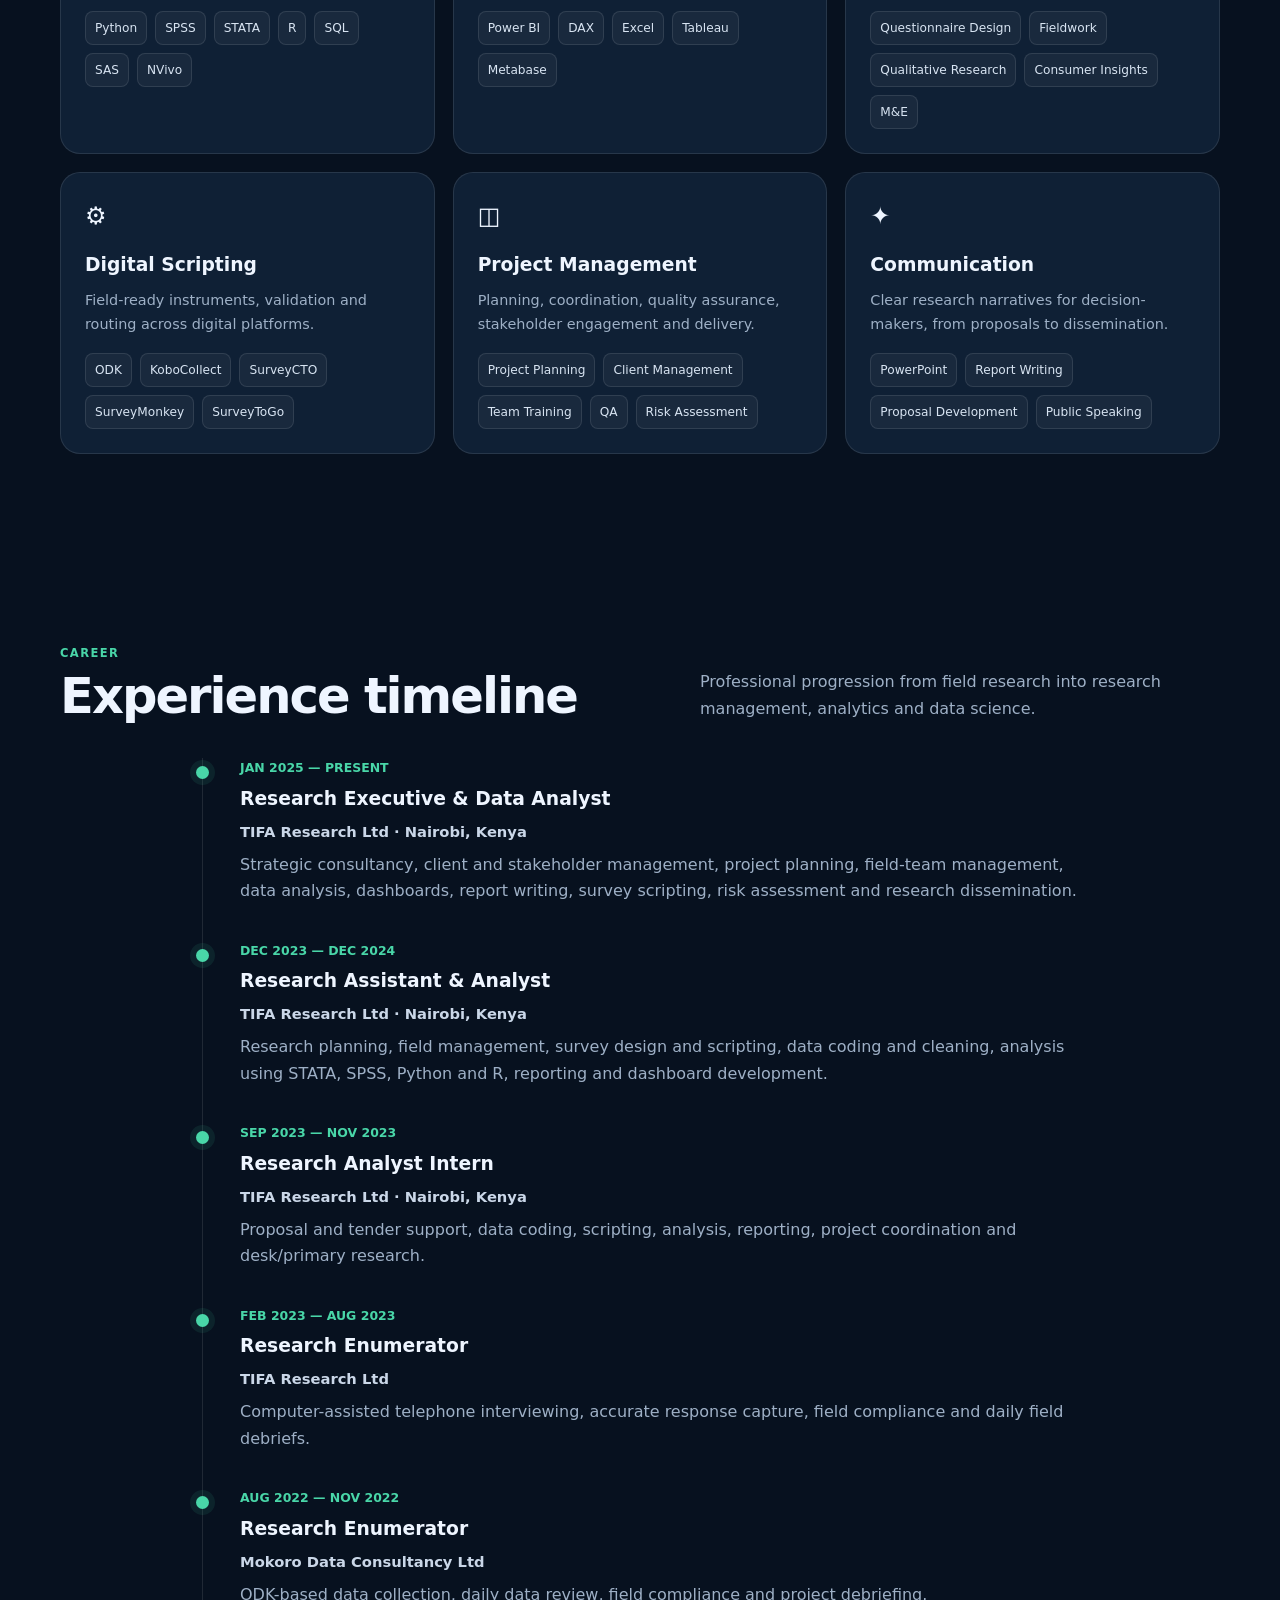
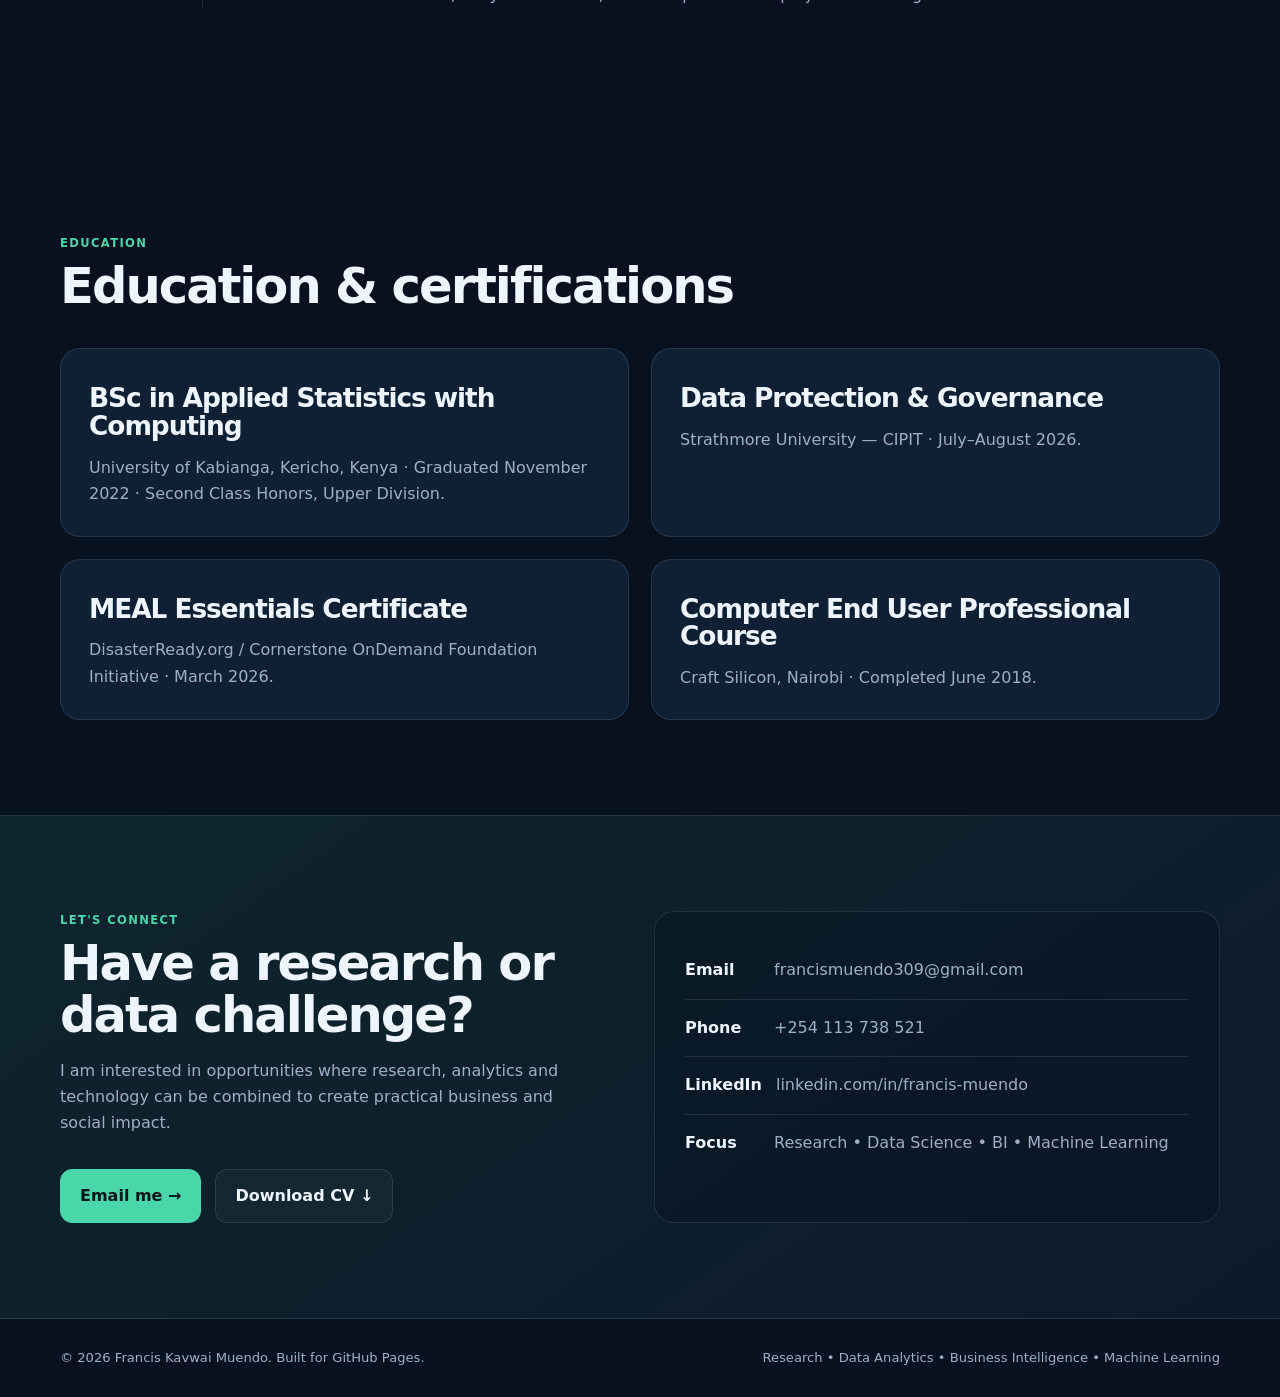
==== commit 6934d4cb: "Add files via upload" ====
--- a/index.html
+++ b/index.html
@@ -37,7 +37,7 @@
       </div>
     </div>
     <div class="hero-card reveal">
-      <div class="profile-orbit"><div class="initials">FM</div></div>
+      <div class="profile-orbit profile-photo"><img src="assets/images/francis-muendo.jpeg" alt="Francis Muendo"></div>
       <div class="metric-strip">
         <div class="metric"><strong>20+</strong><span>Research projects</span></div>
         <div class="metric"><strong>3+ yrs</strong><span>Experience</span></div>
--- a/style.css
+++ b/style.css
@@ -55,6 +55,9 @@
   border:1px solid rgba(73,214,168,.22);border-radius:28px;padding:26px;box-shadow:var(--shadow);
   animation:float 6s ease-in-out infinite;
 }
+
+.profile-photo{overflow:hidden}
+.profile-photo img{width:100%;height:100%;object-fit:cover;object-position:center 18%;position:relative;z-index:2}
 .profile-orbit{height:330px;border-radius:22px;background:radial-gradient(circle,rgba(73,214,168,.20),transparent 38%),linear-gradient(145deg,#0f2941,#091525);display:grid;place-items:center;position:relative;overflow:hidden}
 .profile-orbit:before,.profile-orbit:after{content:"";position:absolute;border:1px solid rgba(73,214,168,.2);border-radius:50%}
 .profile-orbit:before{width:270px;height:270px}
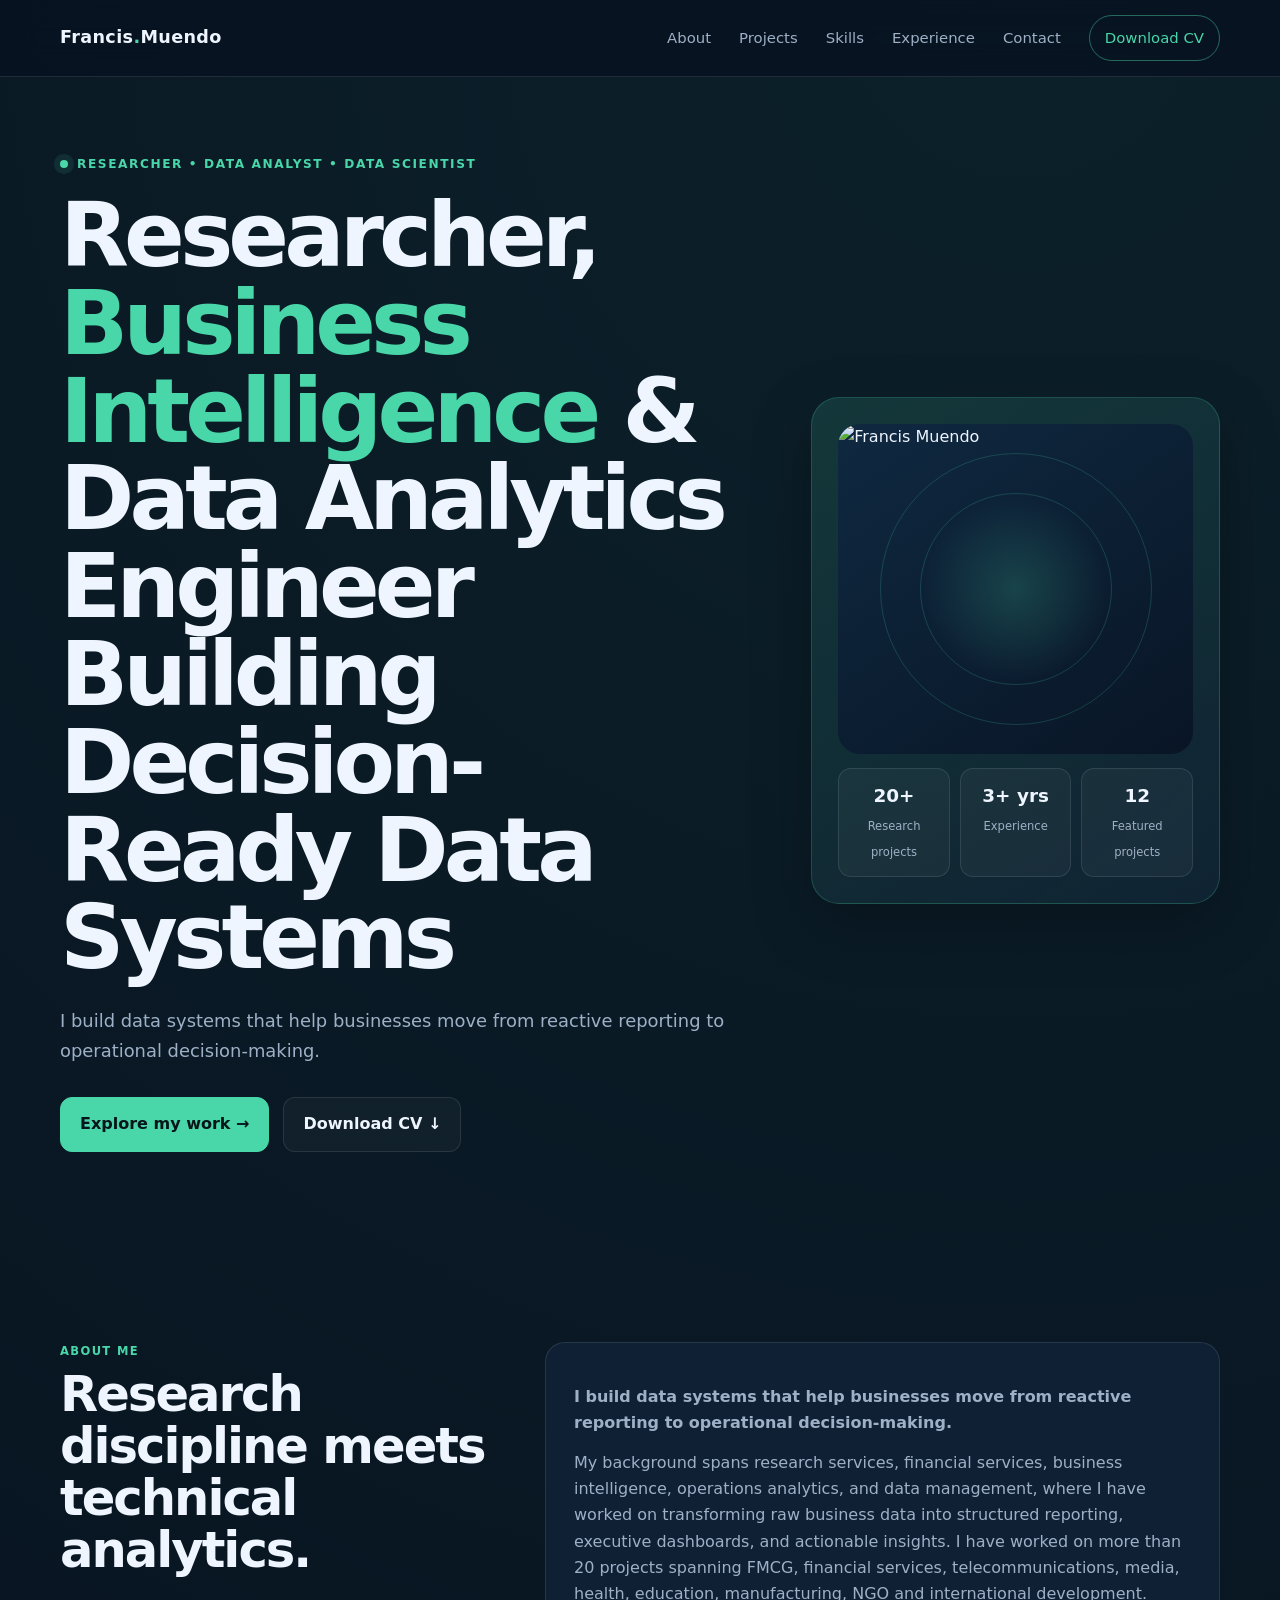
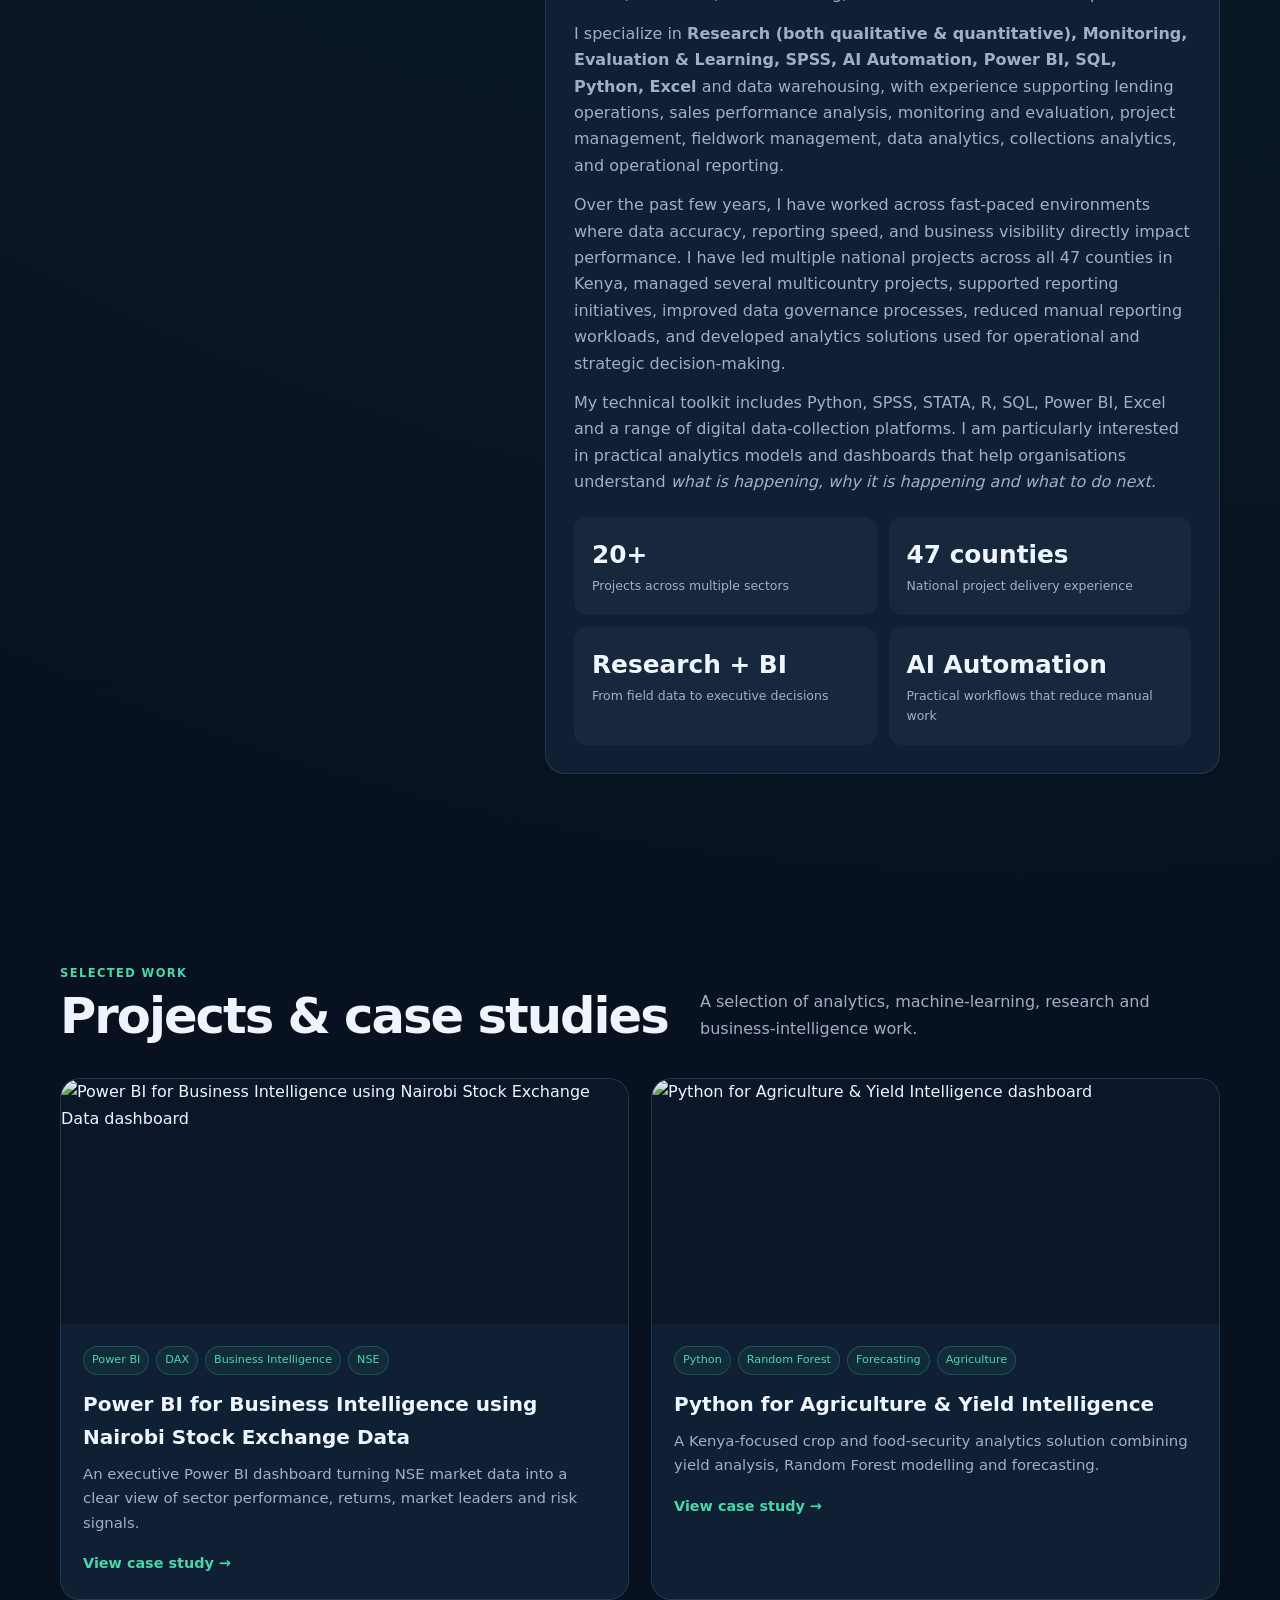
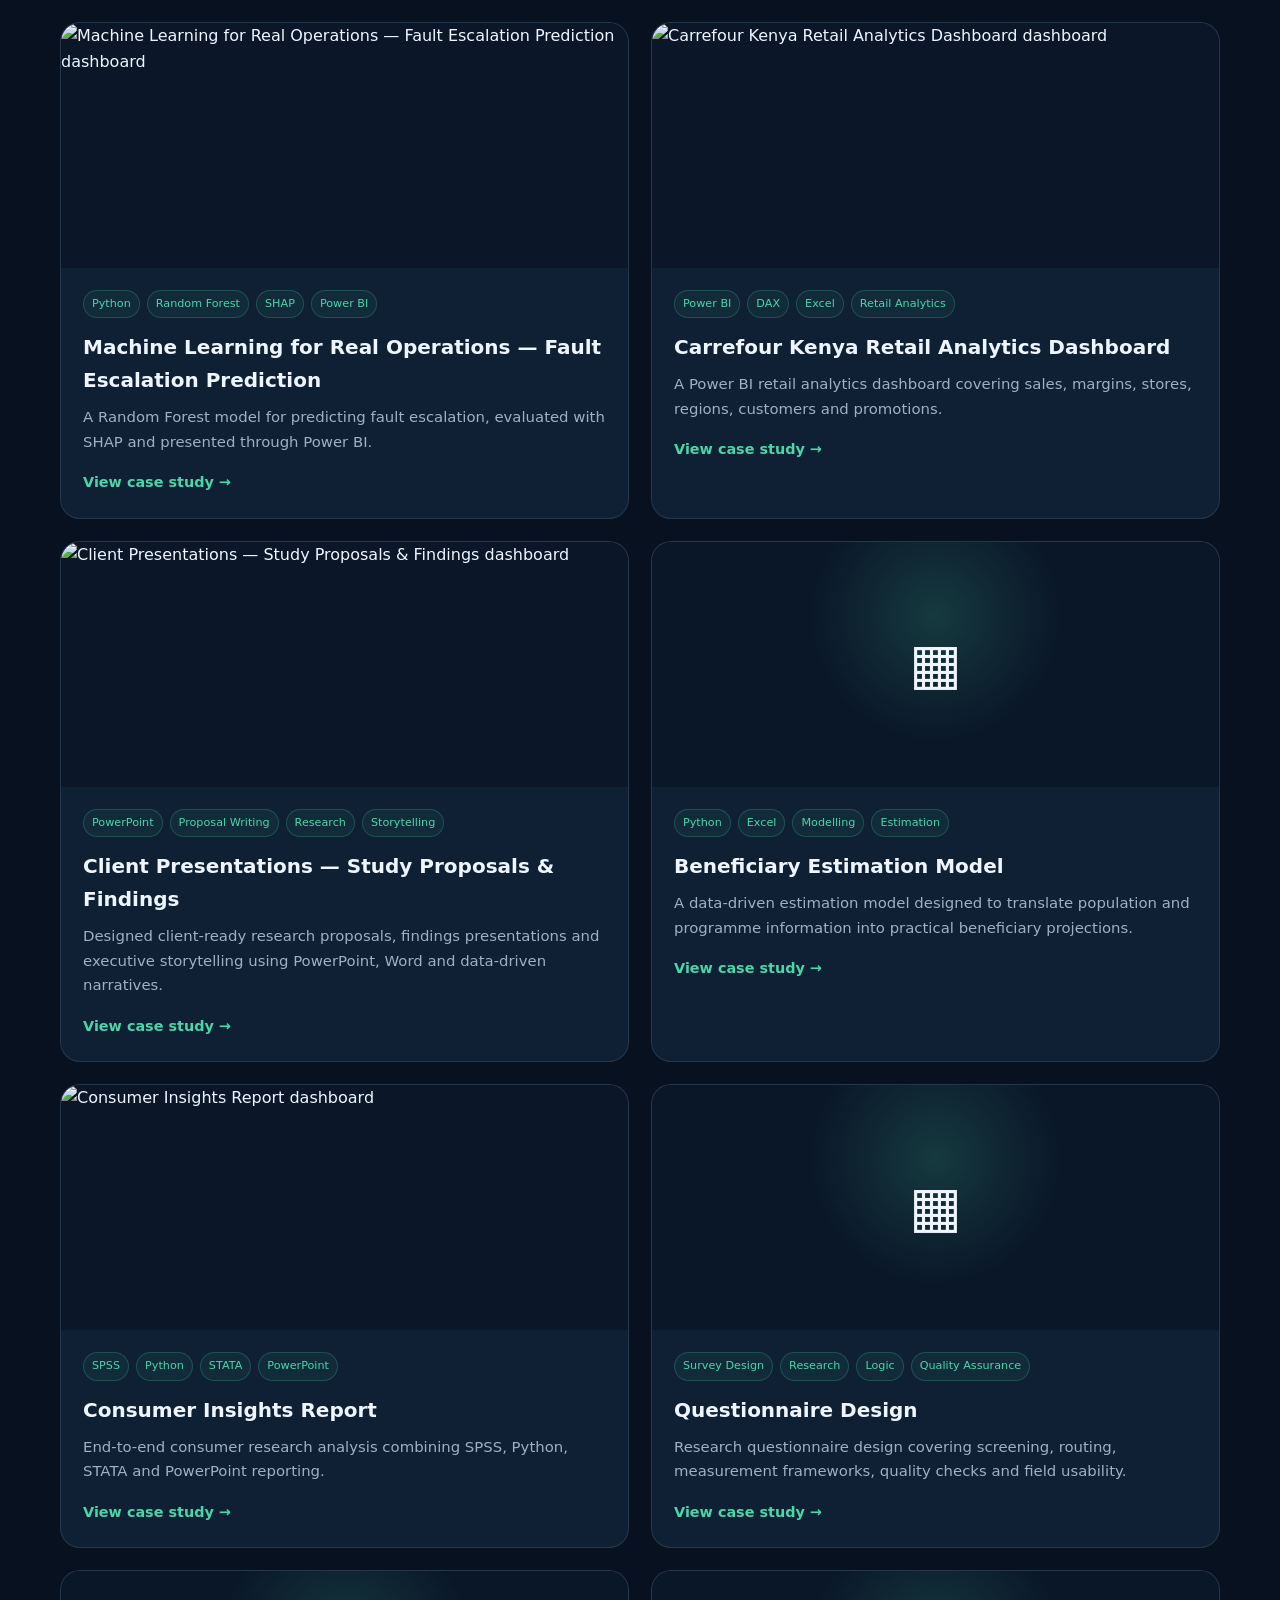
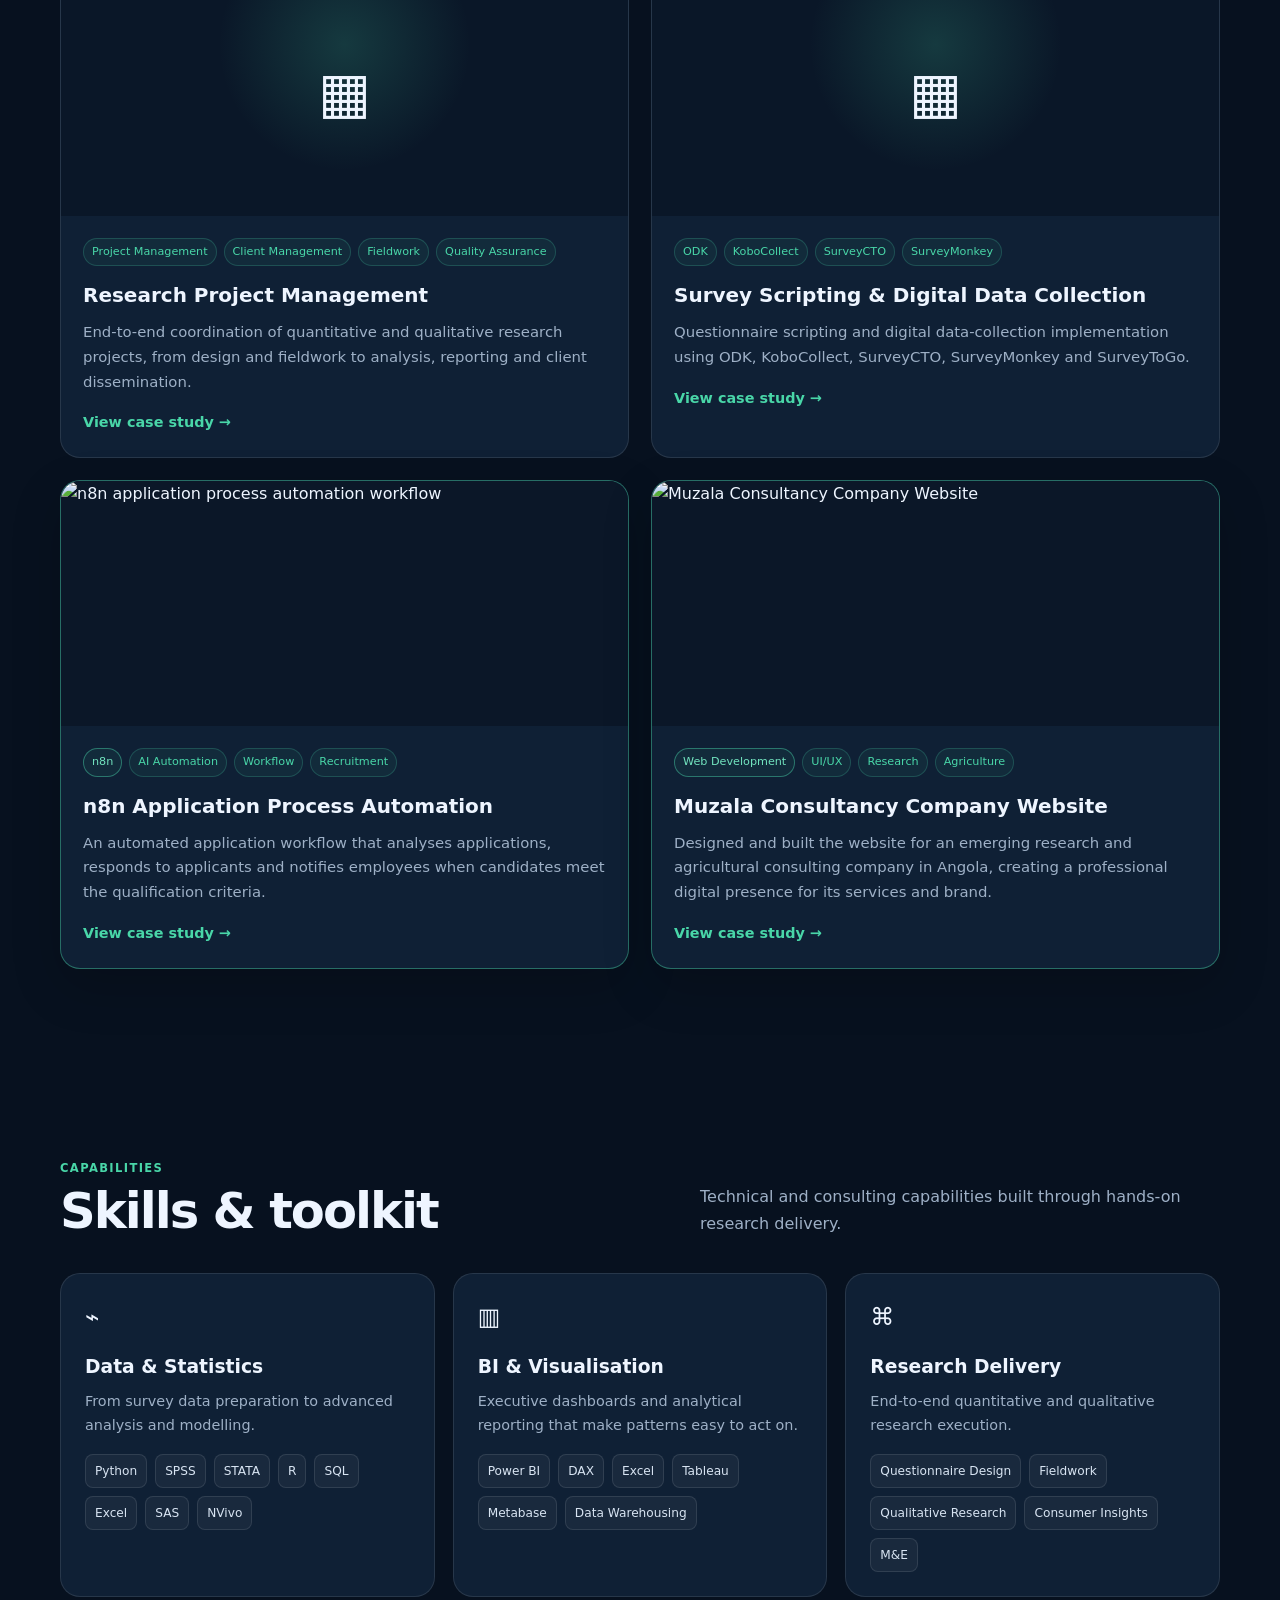
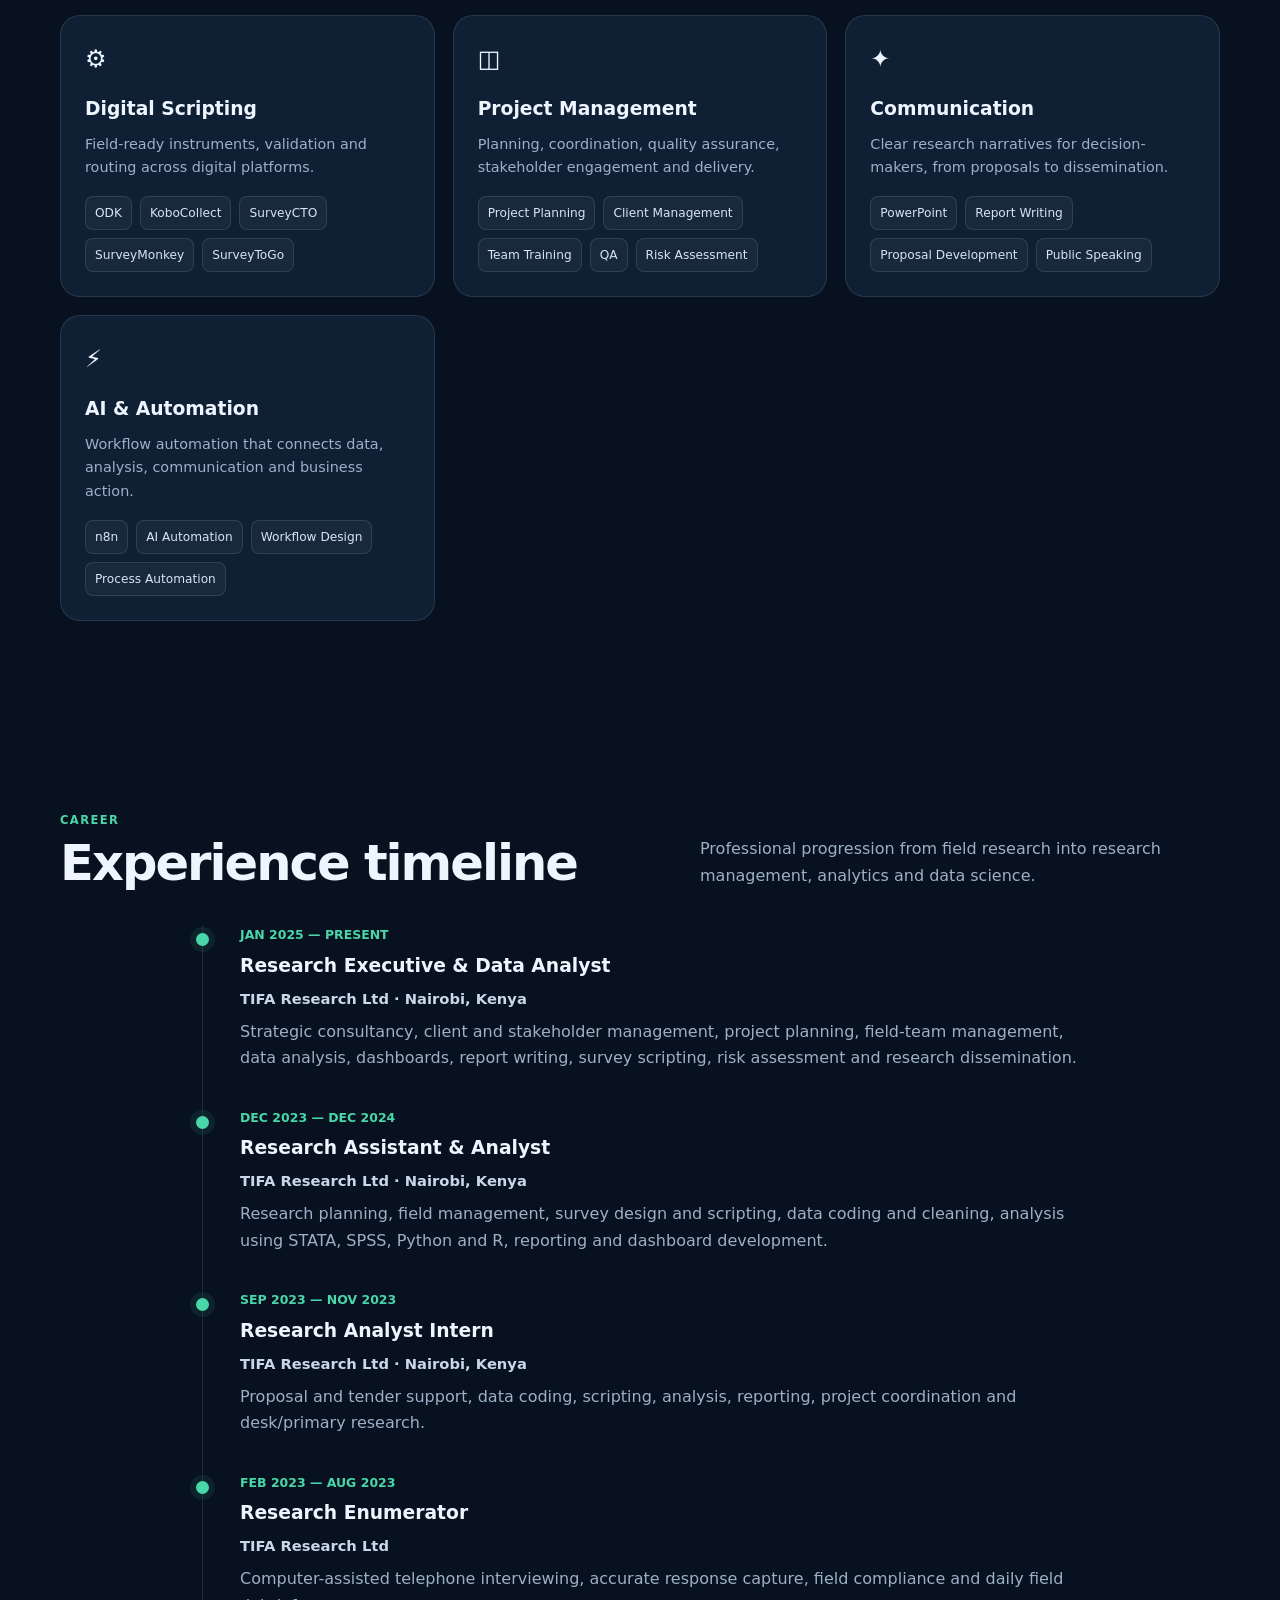
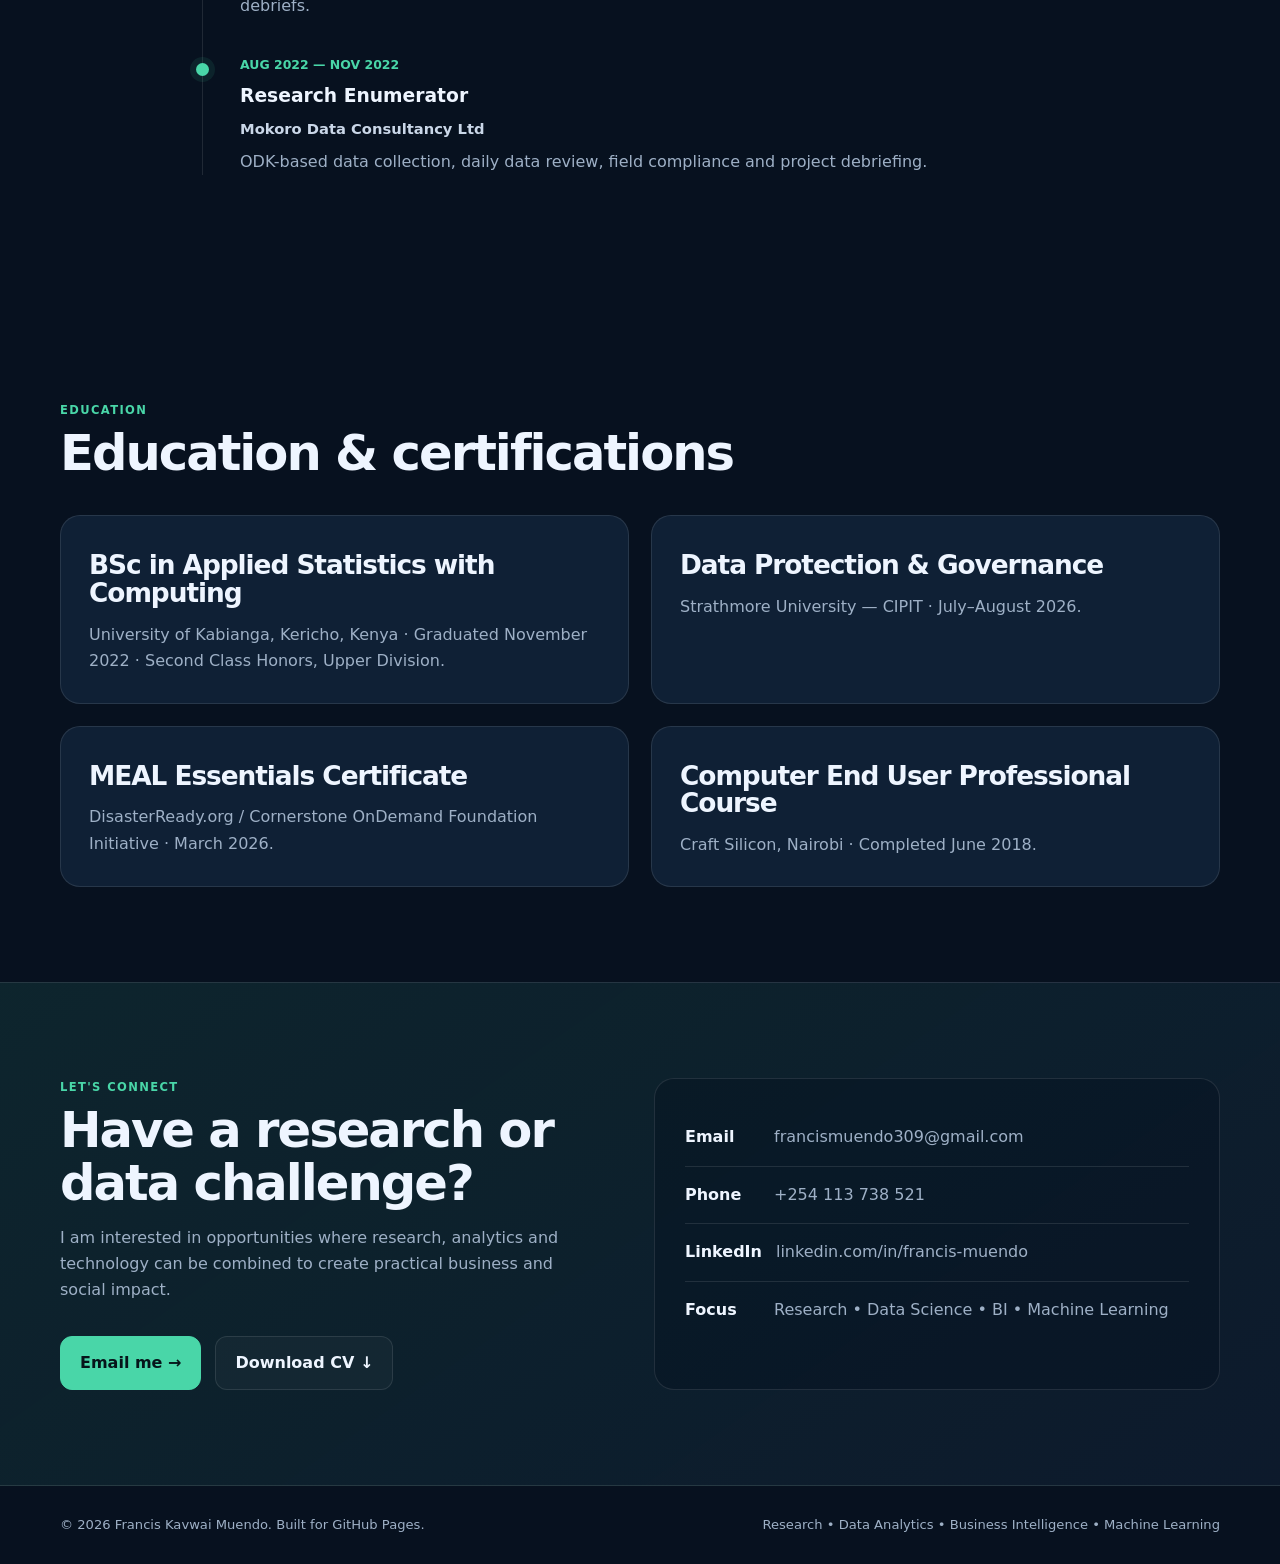
==== commit c0202bcc: "Add files via upload" ====
--- a/index.html
+++ b/index.html
@@ -29,8 +29,8 @@
   <div class="container hero-grid">
     <div class="reveal">
       <div class="eyebrow"><span class="dot"></span> Researcher • Data Analyst • Data Scientist</div>
-      <h1>Turning <span class="accent">data</span> into decisions.</h1>
-      <p class="hero-copy">I am Francis Kavwai Muendo, a Researcher and Data Scientist with experience across quantitative and mixed-method research, business intelligence, machine learning, dashboards, project management and client-facing insight generation.</p>
+      <h1>Researcher, <span class="accent">Business Intelligence</span> & Data Analytics Engineer Building Decision-Ready Data Systems</h1>
+      <p class="hero-copy">I build data systems that help businesses move from reactive reporting to operational decision-making.</p>
       <div class="actions">
         <a class="btn btn-primary" href="#projects">Explore my work →</a>
         <a class="btn btn-secondary" href="Francis-Muendo-CV.pdf" download>Download CV ↓</a>
@@ -41,7 +41,7 @@
       <div class="metric-strip">
         <div class="metric"><strong>20+</strong><span>Research projects</span></div>
         <div class="metric"><strong>3+ yrs</strong><span>Experience</span></div>
-        <div class="metric"><strong>10</strong><span>Featured projects</span></div>
+        <div class="metric"><strong>12</strong><span>Featured projects</span></div>
       </div>
     </div>
   </div>
@@ -53,13 +53,16 @@
     <div class="kicker">About me</div><h2>Research discipline meets technical analytics.</h2>
   </div>
   <div class="about-panel reveal">
-    <p>I work across the full research and analytics lifecycle: project design, questionnaire development, digital scripting, fieldwork management, data analysis, dashboarding, reporting and dissemination.</p>
-    <p>My technical toolkit includes Python, SPSS, STATA, R, SQL, Power BI, Excel and a range of digital data-collection platforms. I am particularly interested in practical analytics — models and dashboards that help organisations understand what is happening, why it is happening and what to do next.</p>
+    <p><strong>I build data systems that help businesses move from reactive reporting to operational decision-making.</strong></p>
+    <p>My background spans research services, financial services, business intelligence, operations analytics, and data management, where I have worked on transforming raw business data into structured reporting, executive dashboards, and actionable insights. I have worked on more than 20 projects spanning FMCG, financial services, telecommunications, media, health, education, manufacturing, NGO and international development.</p>
+    <p>I specialize in <strong>Research (both qualitative & quantitative), Monitoring, Evaluation & Learning, SPSS, AI Automation, Power BI, SQL, Python, Excel</strong> and data warehousing, with experience supporting lending operations, sales performance analysis, monitoring and evaluation, project management, fieldwork management, data analytics, collections analytics, and operational reporting.</p>
+    <p>Over the past few years, I have worked across fast-paced environments where data accuracy, reporting speed, and business visibility directly impact performance. I have led multiple national projects across all 47 counties in Kenya, managed several multicountry projects, supported reporting initiatives, improved data governance processes, reduced manual reporting workloads, and developed analytics solutions used for operational and strategic decision-making.</p>
+    <p>My technical toolkit includes Python, SPSS, STATA, R, SQL, Power BI, Excel and a range of digital data-collection platforms. I am particularly interested in practical analytics models and dashboards that help organisations understand <em>what is happening, why it is happening and what to do next.</em></p>
     <div class="stats">
-      <div class="stat"><strong>20+</strong><span>Quantitative & mixed-method projects</span></div>
-      <div class="stat"><strong>Multi-sector</strong><span>FMCG, finance, telecoms, health, education and more</span></div>
-      <div class="stat"><strong>End-to-end</strong><span>Design → fieldwork → analysis → reporting</span></div>
-      <div class="stat"><strong>Client-facing</strong><span>Proposals, findings and dissemination</span></div>
+      <div class="stat"><strong>20+</strong><span>Projects across multiple sectors</span></div>
+      <div class="stat"><strong>47 counties</strong><span>National project delivery experience</span></div>
+      <div class="stat"><strong>Research + BI</strong><span>From field data to executive decisions</span></div>
+      <div class="stat"><strong>AI Automation</strong><span>Practical workflows that reduce manual work</span></div>
     </div>
   </div>
  </div>
@@ -163,6 +166,26 @@
        <a class="card-link" href="projects/survey-scripting.html">View case study →</a>
      </div>
    </article>
+
+   <article class="project-card reveal featured-project">
+     <div class="project-image"><img src="assets/images/n8n-application-automation.png" alt="n8n application process automation workflow"></div>
+     <div class="project-body">
+       <div class="tags"><span class="tag">n8n</span><span class="tag">AI Automation</span><span class="tag">Workflow</span><span class="tag">Recruitment</span></div>
+       <h3>n8n Application Process Automation</h3>
+       <p>An automated application workflow that analyses applications, responds to applicants and notifies employees when candidates meet the qualification criteria.</p>
+       <a class="card-link" href="projects/n8n-application-automation.html">View case study →</a>
+     </div>
+   </article>
+
+   <article class="project-card reveal featured-project">
+     <div class="project-image"><img src="assets/images/muzala-consultancy-website.png" alt="Muzala Consultancy Company Website"></div>
+     <div class="project-body">
+       <div class="tags"><span class="tag">Web Development</span><span class="tag">UI/UX</span><span class="tag">Research</span><span class="tag">Agriculture</span></div>
+       <h3>Muzala Consultancy Company Website</h3>
+       <p>Designed and built the website for an emerging research and agricultural consulting company in Angola, creating a professional digital presence for its services and brand.</p>
+       <a class="card-link" href="projects/muzala-consultancy-website.html">View case study →</a>
+     </div>
+   </article>
   </div>
  </div>
 </section>
@@ -174,12 +197,13 @@
    <p>Technical and consulting capabilities built through hands-on research delivery.</p>
   </div>
   <div class="skills">
-   <div class="skill-card reveal"><div class="skill-icon">⌁</div><h3>Data & Statistics</h3><p>From survey data preparation to advanced analysis and modelling.</p><div class="skill-list"><span>Python</span><span>SPSS</span><span>STATA</span><span>R</span><span>SQL</span><span>SAS</span><span>NVivo</span></div></div>
-   <div class="skill-card reveal"><div class="skill-icon">▥</div><h3>BI & Visualisation</h3><p>Executive dashboards and analytical reporting that make patterns easy to act on.</p><div class="skill-list"><span>Power BI</span><span>DAX</span><span>Excel</span><span>Tableau</span><span>Metabase</span></div></div>
+   <div class="skill-card reveal"><div class="skill-icon">⌁</div><h3>Data & Statistics</h3><p>From survey data preparation to advanced analysis and modelling.</p><div class="skill-list"><span>Python</span><span>SPSS</span><span>STATA</span><span>R</span><span>SQL</span><span>Excel</span><span>SAS</span><span>NVivo</span></div></div>
+   <div class="skill-card reveal"><div class="skill-icon">▥</div><h3>BI & Visualisation</h3><p>Executive dashboards and analytical reporting that make patterns easy to act on.</p><div class="skill-list"><span>Power BI</span><span>DAX</span><span>Excel</span><span>Tableau</span><span>Metabase</span><span>Data Warehousing</span></div></div>
    <div class="skill-card reveal"><div class="skill-icon">⌘</div><h3>Research Delivery</h3><p>End-to-end quantitative and qualitative research execution.</p><div class="skill-list"><span>Questionnaire Design</span><span>Fieldwork</span><span>Qualitative Research</span><span>Consumer Insights</span><span>M&E</span></div></div>
    <div class="skill-card reveal"><div class="skill-icon">⚙</div><h3>Digital Scripting</h3><p>Field-ready instruments, validation and routing across digital platforms.</p><div class="skill-list"><span>ODK</span><span>KoboCollect</span><span>SurveyCTO</span><span>SurveyMonkey</span><span>SurveyToGo</span></div></div>
    <div class="skill-card reveal"><div class="skill-icon">◫</div><h3>Project Management</h3><p>Planning, coordination, quality assurance, stakeholder engagement and delivery.</p><div class="skill-list"><span>Project Planning</span><span>Client Management</span><span>Team Training</span><span>QA</span><span>Risk Assessment</span></div></div>
    <div class="skill-card reveal"><div class="skill-icon">✦</div><h3>Communication</h3><p>Clear research narratives for decision-makers, from proposals to dissemination.</p><div class="skill-list"><span>PowerPoint</span><span>Report Writing</span><span>Proposal Development</span><span>Public Speaking</span></div></div>
+   <div class="skill-card reveal"><div class="skill-icon">⚡</div><h3>AI & Automation</h3><p>Workflow automation that connects data, analysis, communication and business action.</p><div class="skill-list"><span>n8n</span><span>AI Automation</span><span>Workflow Design</span><span>Process Automation</span></div></div>
   </div>
  </div>
 </section>
--- a/style.css
+++ b/style.css
@@ -75,7 +75,7 @@
 .project-card{background:var(--surface);border:1px solid var(--line);border-radius:var(--radius);overflow:hidden;transition:.3s}
 .project-card:hover{transform:translateY(-6px);border-color:rgba(73,214,168,.35);box-shadow:var(--shadow)}
 .project-image{height:245px;background:#0b1728;overflow:hidden}
-.project-image img{width:100%;height:100%;object-fit:cover;transition:.45s}
+.project-image img{width:100%;height:100%;object-fit:cover;object-position:center;display:block;transition:.45s}
 .project-card:hover .project-image img{transform:scale(1.035)}
 .project-body{padding:22px}
 .tags{display:flex;gap:7px;flex-wrap:wrap;margin-bottom:13px}
@@ -115,3 +115,6 @@
  .footer-inner{display:block}.footer-inner p+ p{margin-top:8px}
  .project-image{height:210px}
 }
+
+.featured-project{border-color:rgba(73,214,168,.42);box-shadow:0 18px 50px rgba(0,0,0,.18)}
+.featured-project .tag:first-child{border-color:rgba(73,214,168,.45);color:#72e4bf}
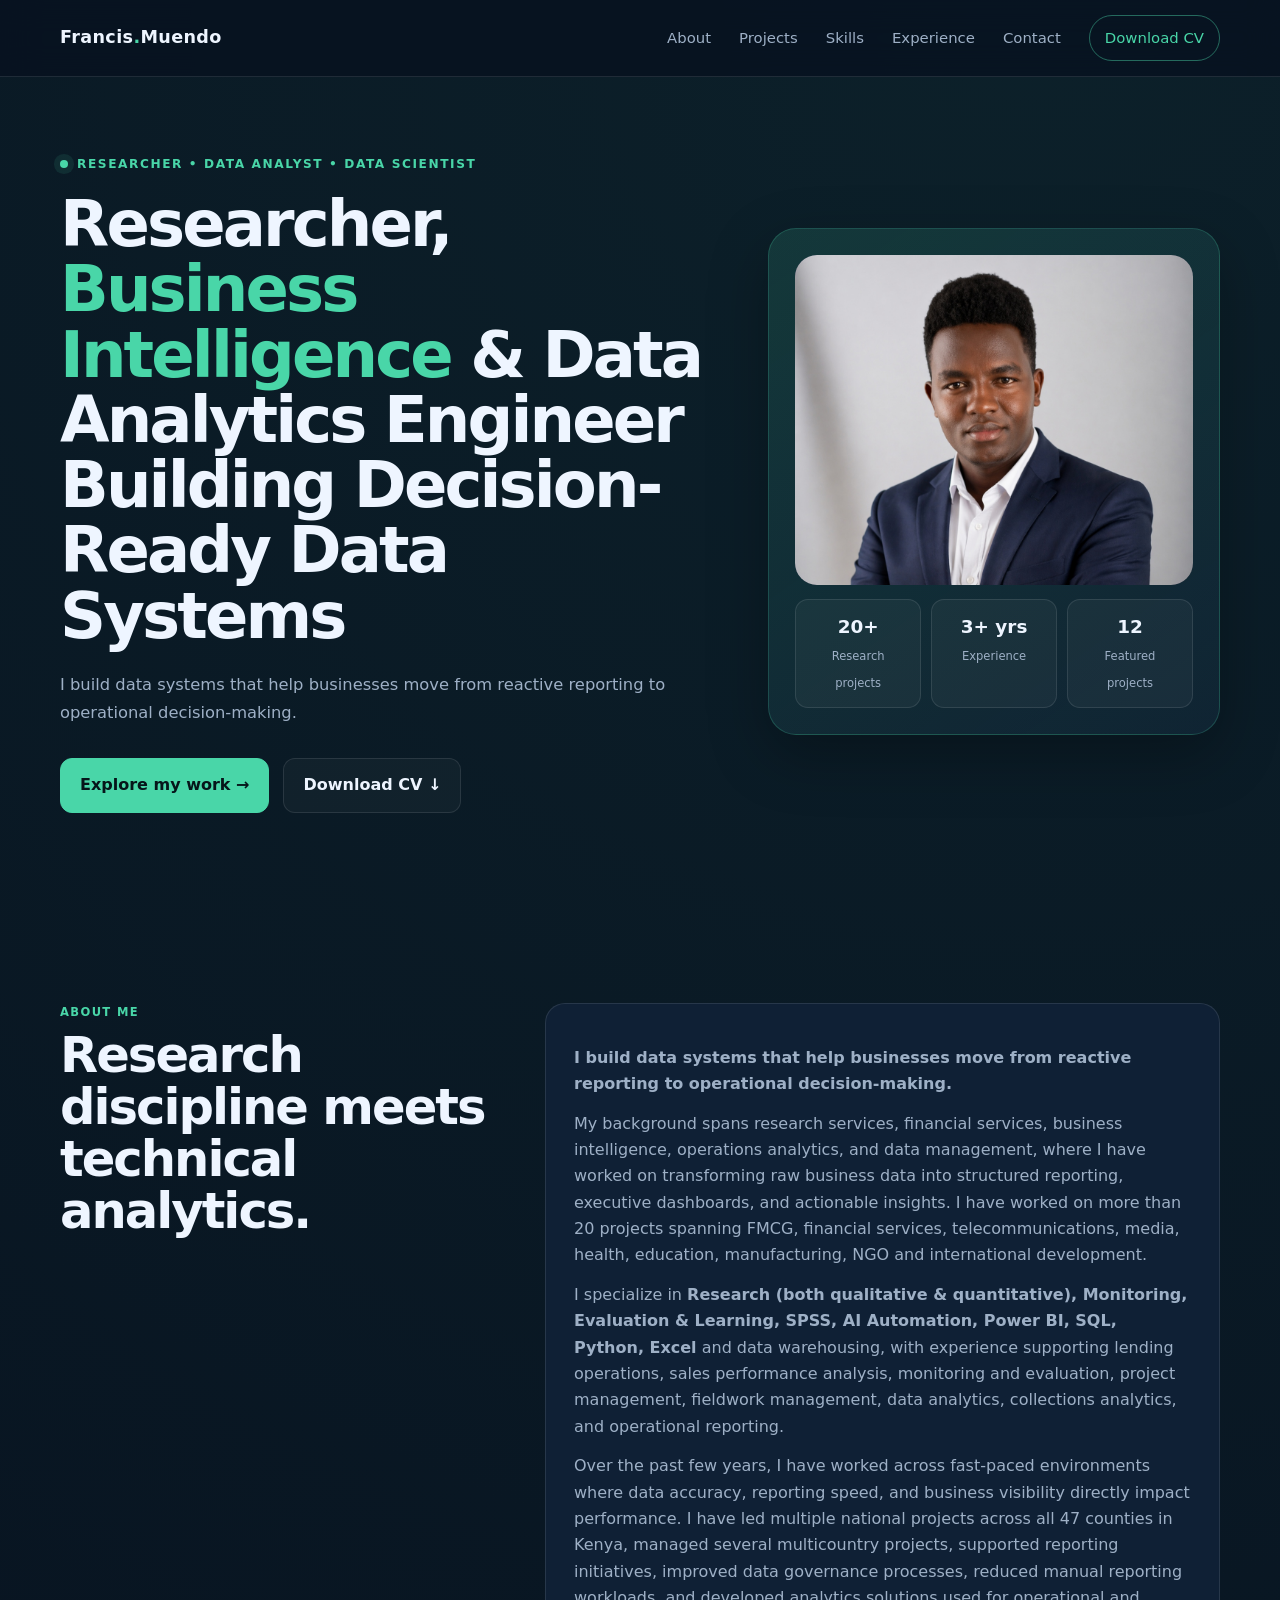
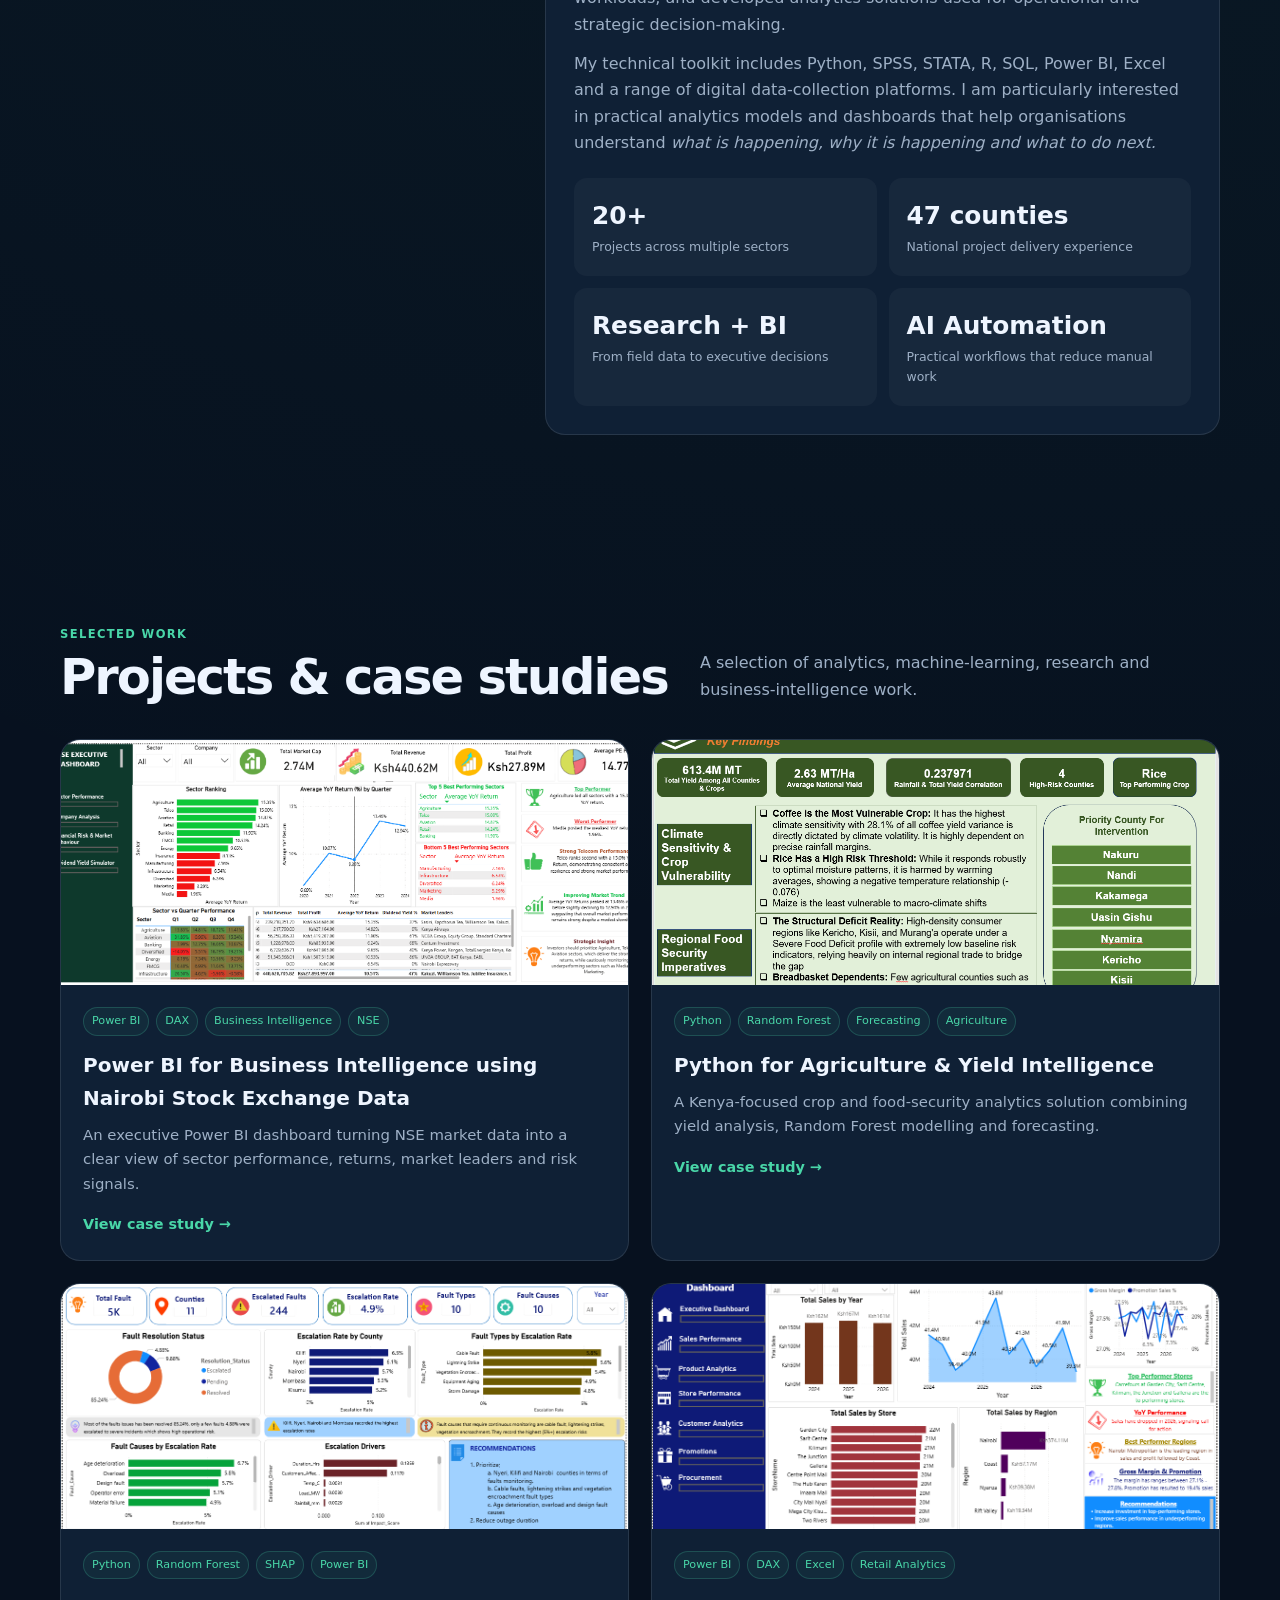
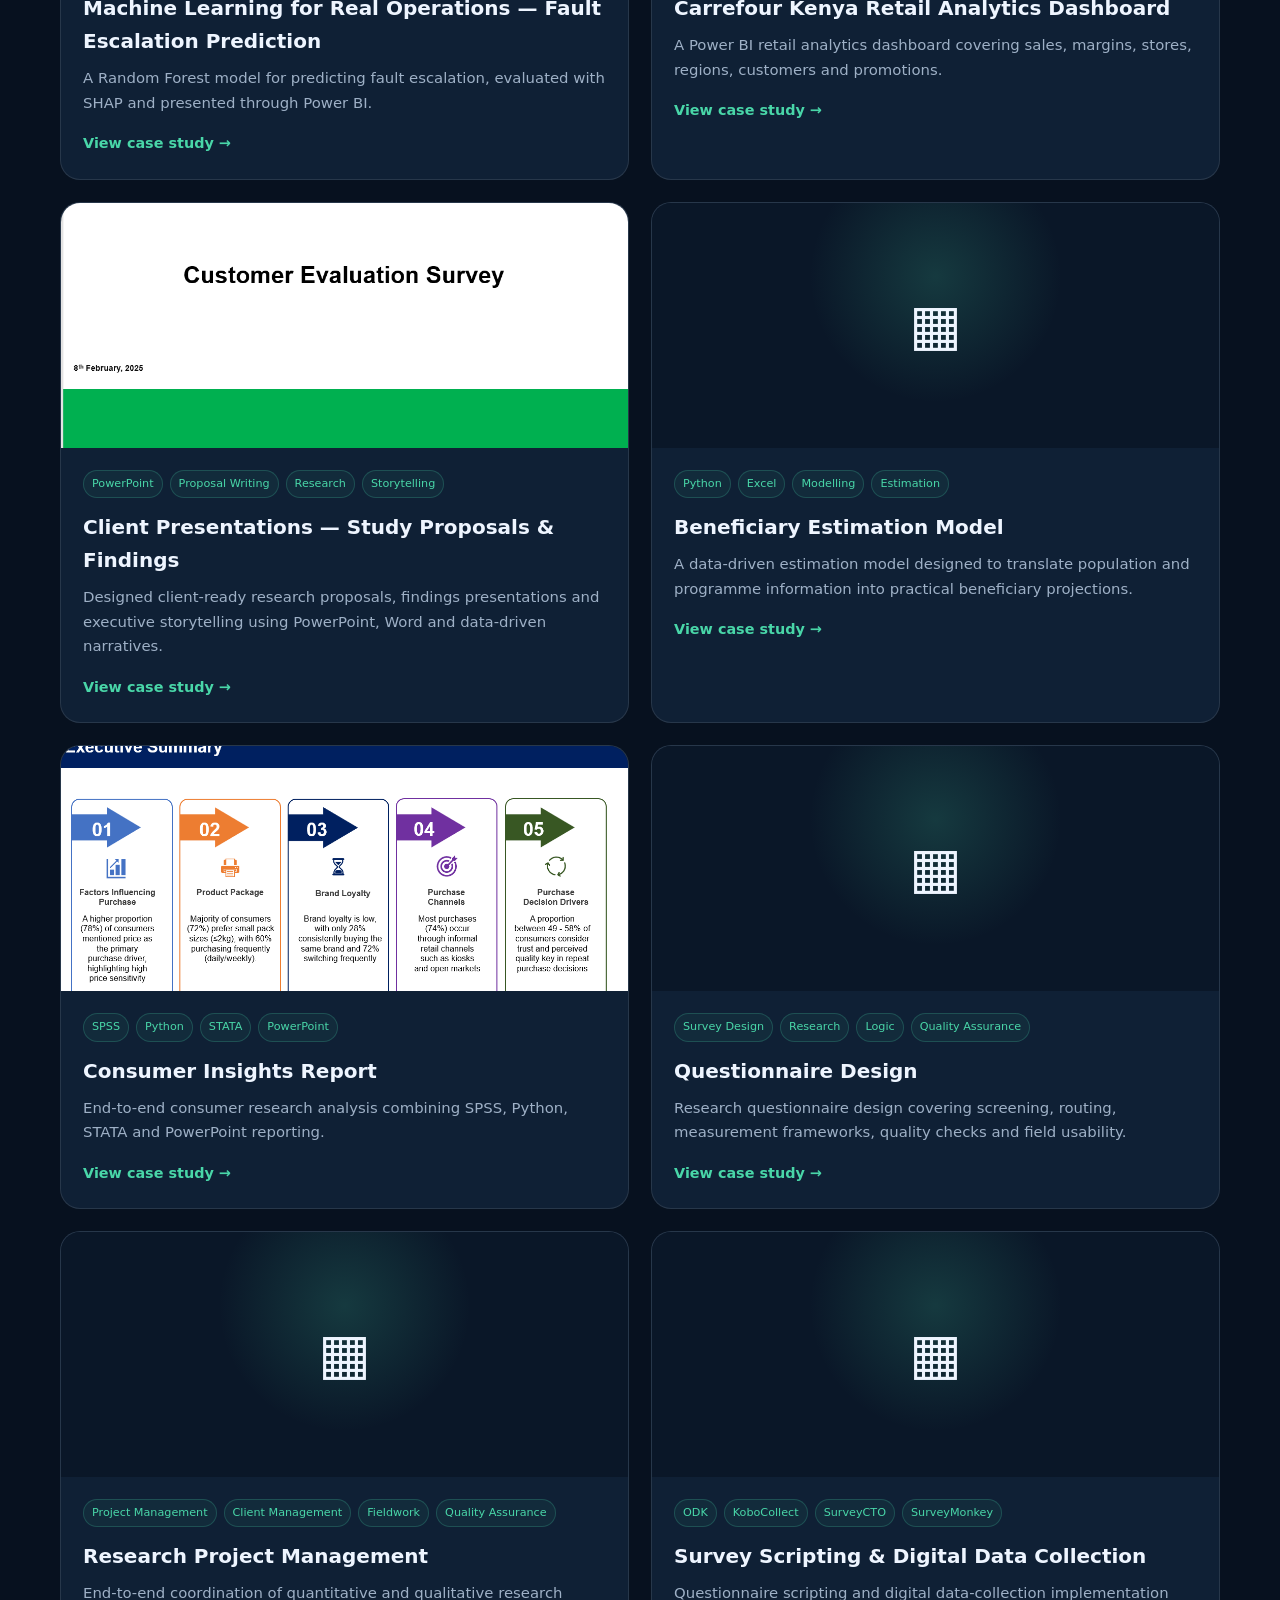
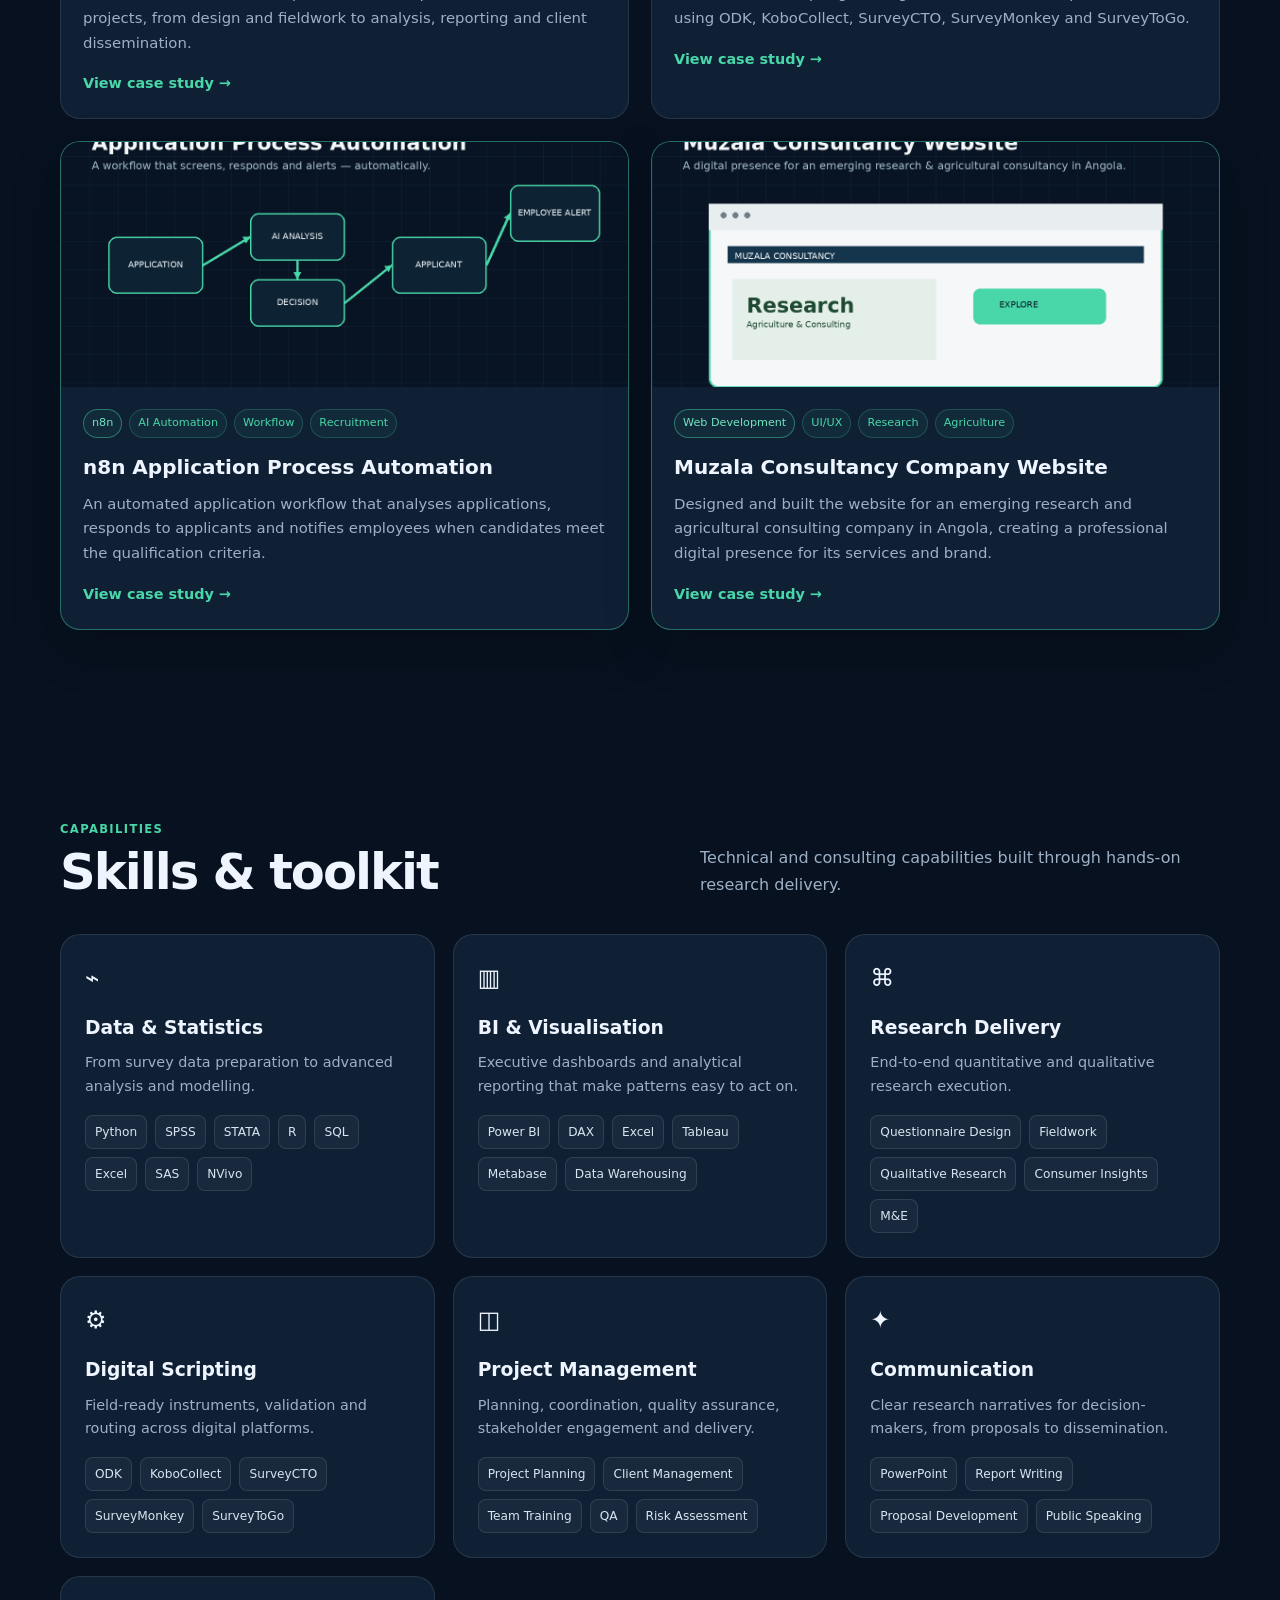
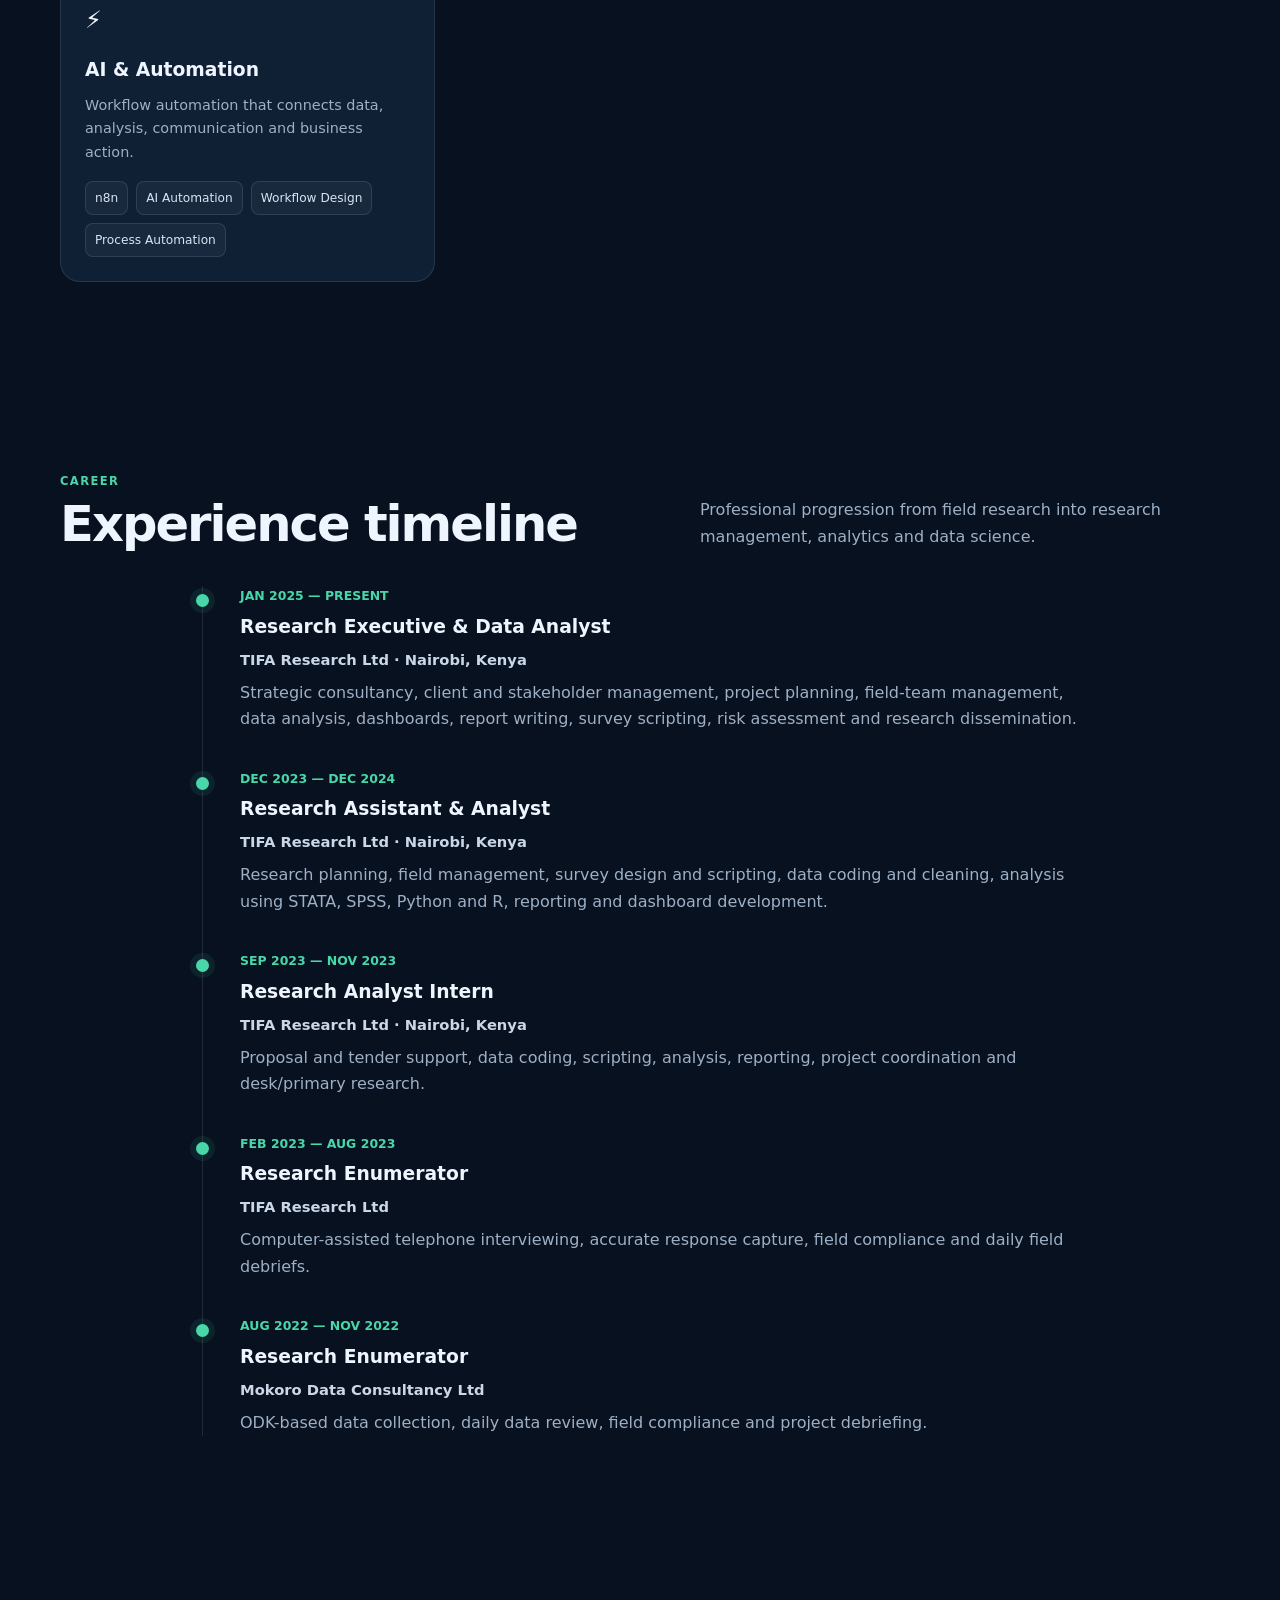
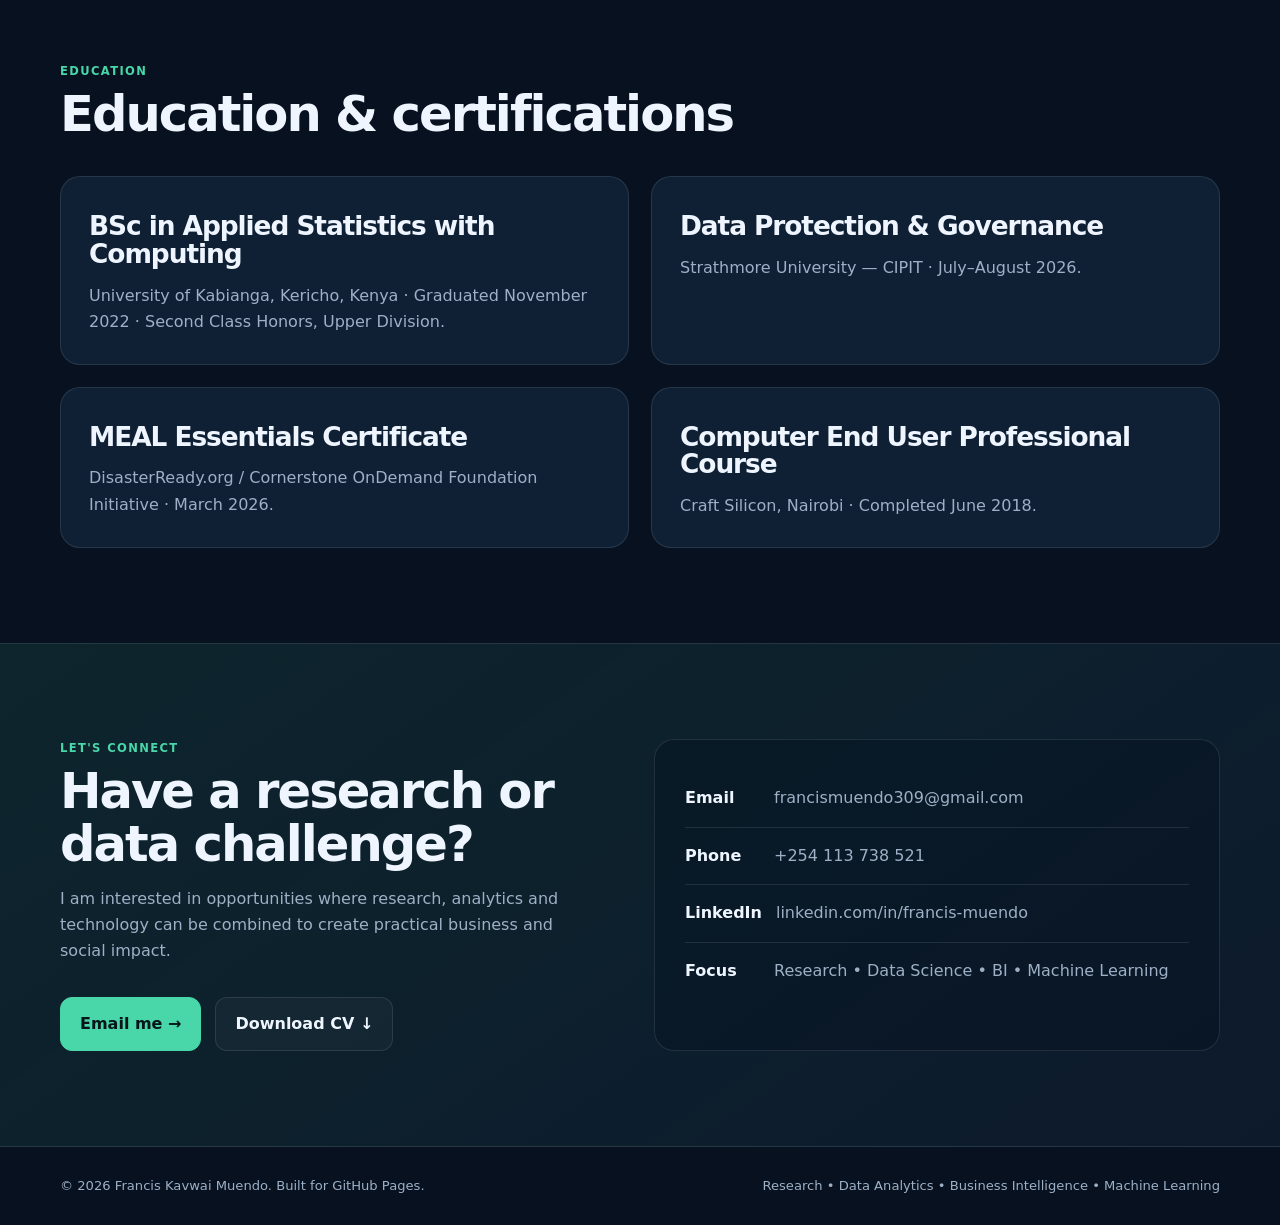
==== commit e226fa5a: "Add files via upload" ====
--- a/index.html
+++ b/index.html
@@ -37,7 +37,7 @@
       </div>
     </div>
     <div class="hero-card reveal">
-      <div class="profile-orbit profile-photo"><img src="assets/images/francis-muendo.jpeg" alt="Francis Muendo"></div>
+      <div class="profile-orbit profile-photo"><img src="francis-muendo.jpeg" alt="Francis Muendo"></div>
       <div class="metric-strip">
         <div class="metric"><strong>20+</strong><span>Research projects</span></div>
         <div class="metric"><strong>3+ yrs</strong><span>Experience</span></div>
@@ -77,48 +77,48 @@
   <div class="project-grid">
    
    <article class="project-card reveal">
-     <div class="project-image"><img src="assets/images/nse.png" alt="Power BI for Business Intelligence using Nairobi Stock Exchange Data dashboard"></div>
+     <div class="project-image"><img src="nse.png" alt="Power BI for Business Intelligence using Nairobi Stock Exchange Data dashboard"></div>
      <div class="project-body">
        <div class="tags"><span class="tag">Power BI</span><span class="tag">DAX</span><span class="tag">Business Intelligence</span><span class="tag">NSE</span></div>
        <h3>Power BI for Business Intelligence using Nairobi Stock Exchange Data</h3>
        <p>An executive Power BI dashboard turning NSE market data into a clear view of sector performance, returns, market leaders and risk signals.</p>
-       <a class="card-link" href="projects/nse-business-intelligence.html">View case study →</a>
-     </div>
-   </article>
-   <article class="project-card reveal">
-     <div class="project-image"><img src="assets/images/agri.png" alt="Python for Agriculture & Yield Intelligence dashboard"></div>
+       <a class="card-link" href="nse-business-intelligence.html">View case study →</a>
+     </div>
+   </article>
+   <article class="project-card reveal">
+     <div class="project-image"><img src="agri.png" alt="Python for Agriculture & Yield Intelligence dashboard"></div>
      <div class="project-body">
        <div class="tags"><span class="tag">Python</span><span class="tag">Random Forest</span><span class="tag">Forecasting</span><span class="tag">Agriculture</span></div>
        <h3>Python for Agriculture & Yield Intelligence</h3>
        <p>A Kenya-focused crop and food-security analytics solution combining yield analysis, Random Forest modelling and forecasting.</p>
-       <a class="card-link" href="projects/agriculture-yield-intelligence.html">View case study →</a>
-     </div>
-   </article>
-   <article class="project-card reveal">
-     <div class="project-image"><img src="assets/images/power.png" alt="Machine Learning for Real Operations — Fault Escalation Prediction dashboard"></div>
+       <a class="card-link" href="agriculture-yield-intelligence.html">View case study →</a>
+     </div>
+   </article>
+   <article class="project-card reveal">
+     <div class="project-image"><img src="power.png" alt="Machine Learning for Real Operations — Fault Escalation Prediction dashboard"></div>
      <div class="project-body">
        <div class="tags"><span class="tag">Python</span><span class="tag">Random Forest</span><span class="tag">SHAP</span><span class="tag">Power BI</span></div>
        <h3>Machine Learning for Real Operations — Fault Escalation Prediction</h3>
        <p>A Random Forest model for predicting fault escalation, evaluated with SHAP and presented through Power BI.</p>
-       <a class="card-link" href="projects/kenya-power-fault-escalation.html">View case study →</a>
-     </div>
-   </article>
-   <article class="project-card reveal">
-     <div class="project-image"><img src="assets/images/carrefour.png" alt="Carrefour Kenya Retail Analytics Dashboard dashboard"></div>
+       <a class="card-link" href="kenya-power-fault-escalation.html">View case study →</a>
+     </div>
+   </article>
+   <article class="project-card reveal">
+     <div class="project-image"><img src="carrefour.png" alt="Carrefour Kenya Retail Analytics Dashboard dashboard"></div>
      <div class="project-body">
        <div class="tags"><span class="tag">Power BI</span><span class="tag">DAX</span><span class="tag">Excel</span><span class="tag">Retail Analytics</span></div>
        <h3>Carrefour Kenya Retail Analytics Dashboard</h3>
        <p>A Power BI retail analytics dashboard covering sales, margins, stores, regions, customers and promotions.</p>
-       <a class="card-link" href="projects/carrefour-retail-analytics.html">View case study →</a>
-     </div>
-   </article>
-   <article class="project-card reveal">
-     <div class="project-image"><img src="assets/images/presentation.png" alt="Client Presentations — Study Proposals & Findings dashboard"></div>
+       <a class="card-link" href="carrefour-retail-analytics.html">View case study →</a>
+     </div>
+   </article>
+   <article class="project-card reveal">
+     <div class="project-image"><img src="presentation.png" alt="Client Presentations — Study Proposals & Findings dashboard"></div>
      <div class="project-body">
        <div class="tags"><span class="tag">PowerPoint</span><span class="tag">Proposal Writing</span><span class="tag">Research</span><span class="tag">Storytelling</span></div>
        <h3>Client Presentations — Study Proposals & Findings</h3>
        <p>Designed client-ready research proposals, findings presentations and executive storytelling using PowerPoint, Word and data-driven narratives.</p>
-       <a class="card-link" href="projects/client-presentations.html">View case study →</a>
+       <a class="card-link" href="client-presentations.html">View case study →</a>
      </div>
    </article>
    <article class="project-card reveal">
@@ -127,16 +127,16 @@
        <div class="tags"><span class="tag">Python</span><span class="tag">Excel</span><span class="tag">Modelling</span><span class="tag">Estimation</span></div>
        <h3>Beneficiary Estimation Model</h3>
        <p>A data-driven estimation model designed to translate population and programme information into practical beneficiary projections.</p>
-       <a class="card-link" href="projects/beneficiary-estimation-model.html">View case study →</a>
-     </div>
-   </article>
-   <article class="project-card reveal">
-     <div class="project-image"><img src="assets/images/consumer.png" alt="Consumer Insights Report dashboard"></div>
+       <a class="card-link" href="beneficiary-estimation-model.html">View case study →</a>
+     </div>
+   </article>
+   <article class="project-card reveal">
+     <div class="project-image"><img src="consumer.png" alt="Consumer Insights Report dashboard"></div>
      <div class="project-body">
        <div class="tags"><span class="tag">SPSS</span><span class="tag">Python</span><span class="tag">STATA</span><span class="tag">PowerPoint</span></div>
        <h3>Consumer Insights Report</h3>
        <p>End-to-end consumer research analysis combining SPSS, Python, STATA and PowerPoint reporting.</p>
-       <a class="card-link" href="projects/consumer-insights-report.html">View case study →</a>
+       <a class="card-link" href="consumer-insights-report.html">View case study →</a>
      </div>
    </article>
    <article class="project-card reveal">
@@ -145,7 +145,7 @@
        <div class="tags"><span class="tag">Survey Design</span><span class="tag">Research</span><span class="tag">Logic</span><span class="tag">Quality Assurance</span></div>
        <h3>Questionnaire Design</h3>
        <p>Research questionnaire design covering screening, routing, measurement frameworks, quality checks and field usability.</p>
-       <a class="card-link" href="projects/questionnaire-design.html">View case study →</a>
+       <a class="card-link" href="questionnaire-design.html">View case study →</a>
      </div>
    </article>
    <article class="project-card reveal">
@@ -154,7 +154,7 @@
        <div class="tags"><span class="tag">Project Management</span><span class="tag">Client Management</span><span class="tag">Fieldwork</span><span class="tag">Quality Assurance</span></div>
        <h3>Research Project Management</h3>
        <p>End-to-end coordination of quantitative and qualitative research projects, from design and fieldwork to analysis, reporting and client dissemination.</p>
-       <a class="card-link" href="projects/project-management.html">View case study →</a>
+       <a class="card-link" href="project-management.html">View case study →</a>
      </div>
    </article>
    <article class="project-card reveal">
@@ -163,27 +163,27 @@
        <div class="tags"><span class="tag">ODK</span><span class="tag">KoboCollect</span><span class="tag">SurveyCTO</span><span class="tag">SurveyMonkey</span></div>
        <h3>Survey Scripting & Digital Data Collection</h3>
        <p>Questionnaire scripting and digital data-collection implementation using ODK, KoboCollect, SurveyCTO, SurveyMonkey and SurveyToGo.</p>
-       <a class="card-link" href="projects/survey-scripting.html">View case study →</a>
+       <a class="card-link" href="survey-scripting.html">View case study →</a>
      </div>
    </article>
 
    <article class="project-card reveal featured-project">
-     <div class="project-image"><img src="assets/images/n8n-application-automation.png" alt="n8n application process automation workflow"></div>
+     <div class="project-image"><img src="n8n-application-automation.png" alt="n8n application process automation workflow"></div>
      <div class="project-body">
        <div class="tags"><span class="tag">n8n</span><span class="tag">AI Automation</span><span class="tag">Workflow</span><span class="tag">Recruitment</span></div>
        <h3>n8n Application Process Automation</h3>
        <p>An automated application workflow that analyses applications, responds to applicants and notifies employees when candidates meet the qualification criteria.</p>
-       <a class="card-link" href="projects/n8n-application-automation.html">View case study →</a>
+       <a class="card-link" href="n8n-application-automation.html">View case study →</a>
      </div>
    </article>
 
    <article class="project-card reveal featured-project">
-     <div class="project-image"><img src="assets/images/muzala-consultancy-website.png" alt="Muzala Consultancy Company Website"></div>
+     <div class="project-image"><img src="muzala-consultancy-website.png" alt="Muzala Consultancy Company Website"></div>
      <div class="project-body">
        <div class="tags"><span class="tag">Web Development</span><span class="tag">UI/UX</span><span class="tag">Research</span><span class="tag">Agriculture</span></div>
        <h3>Muzala Consultancy Company Website</h3>
        <p>Designed and built the website for an emerging research and agricultural consulting company in Angola, creating a professional digital presence for its services and brand.</p>
-       <a class="card-link" href="projects/muzala-consultancy-website.html">View case study →</a>
+       <a class="card-link" href="muzala-consultancy-website.html">View case study →</a>
      </div>
    </article>
   </div>
--- a/style.css
+++ b/style.css
@@ -39,12 +39,12 @@
 .nav-cta{padding:10px 15px;border:1px solid rgba(73,214,168,.45);border-radius:999px;color:var(--accent)!important}
 .menu-btn{display:none;background:none;border:0;color:var(--text);font-size:1.6rem}
 .hero{padding:150px 0 95px;min-height:92vh;display:flex;align-items:center}
-.hero-grid{display:grid;grid-template-columns:1.25fr .75fr;gap:70px;align-items:center}
+.hero-grid{display:grid;grid-template-columns:1.18fr .82fr;gap:58px;align-items:center}
 .eyebrow{display:inline-flex;gap:9px;align-items:center;color:var(--accent);font-weight:700;text-transform:uppercase;letter-spacing:.13em;font-size:.76rem;margin-bottom:18px}
 .dot{width:8px;height:8px;background:var(--accent);border-radius:50%;box-shadow:0 0 0 6px rgba(73,214,168,.1)}
-h1{font-size:clamp(3rem,7vw,5.7rem);line-height:.98;letter-spacing:-.055em;margin-bottom:24px}
+h1{font-size:clamp(2.55rem,5vw,4.35rem);line-height:1.02;letter-spacing:-.045em;margin-bottom:22px;max-width:850px}
 h1 .accent{color:var(--accent)}
-.hero-copy{font-size:1.12rem;color:var(--muted);max-width:690px}
+.hero-copy{font-size:1.02rem;color:var(--muted);max-width:650px;line-height:1.7}
 .actions{display:flex;gap:14px;flex-wrap:wrap;margin-top:32px}
 .btn{display:inline-flex;align-items:center;justify-content:center;gap:9px;padding:13px 19px;border-radius:12px;font-weight:750;border:1px solid var(--line);transition:.25s;cursor:pointer}
 .btn:hover{transform:translateY(-2px)}
@@ -95,7 +95,7 @@
 .contact-grid{display:grid;grid-template-columns:1fr 1fr;gap:28px}.contact-card{padding:30px;background:rgba(7,17,31,.42);border:1px solid var(--line);border-radius:var(--radius)}
 .contact-row{display:flex;gap:14px;padding:15px 0;border-bottom:1px solid var(--line)}.contact-row:last-child{border:0}.contact-row strong{min-width:75px}.contact-row span,.contact-row a{color:var(--muted)}
 footer{padding:28px 0;color:var(--muted);font-size:.82rem}.footer-inner{display:flex;justify-content:space-between;gap:20px}
-.project-hero{padding:140px 0 65px}.project-hero h1{font-size:clamp(2.6rem,6vw,4.6rem);max-width:850px}.project-meta{display:flex;gap:9px;flex-wrap:wrap;margin-top:22px}
+.project-hero{padding:140px 0 65px}.project-hero h1{font-size:clamp(2.35rem,5vw,4.1rem);max-width:850px}.project-meta{display:flex;gap:9px;flex-wrap:wrap;margin-top:22px}
 .detail-grid{display:grid;grid-template-columns:1.25fr .75fr;gap:28px;align-items:start}.detail-card{background:var(--surface);border:1px solid var(--line);border-radius:var(--radius);padding:28px}.detail-card h2{font-size:1.65rem;margin-bottom:15px}.detail-card p,.detail-card li{color:var(--muted)}.detail-card ul{padding-left:20px;margin-top:10px}.detail-card li{margin:7px 0}.case-image{border-radius:18px;border:1px solid var(--line);overflow:hidden;margin-top:25px;background:#07111f}.case-image img{width:100%;height:auto}
 .callout{padding:18px;border-left:3px solid var(--accent);background:rgba(73,214,168,.07);border-radius:10px;margin-top:18px;color:#dce9f5}
 .back{display:inline-flex;color:var(--accent);font-weight:700;margin-bottom:22px}
@@ -110,7 +110,7 @@
 }
 @media(max-width:650px){
  section{padding:70px 0}.project-grid,.skills{grid-template-columns:1fr}
- h1{font-size:3.1rem}.hero{min-height:auto;padding-bottom:65px}.profile-orbit{height:270px}
+ h1{font-size:2.65rem;line-height:1.05}.hero{min-height:auto;padding-bottom:65px}.profile-orbit{height:270px}
  .metric-strip{grid-template-columns:1fr 1fr 1fr}.section-head{display:block}.section-head p{margin-top:14px}
  .footer-inner{display:block}.footer-inner p+ p{margin-top:8px}
  .project-image{height:210px}
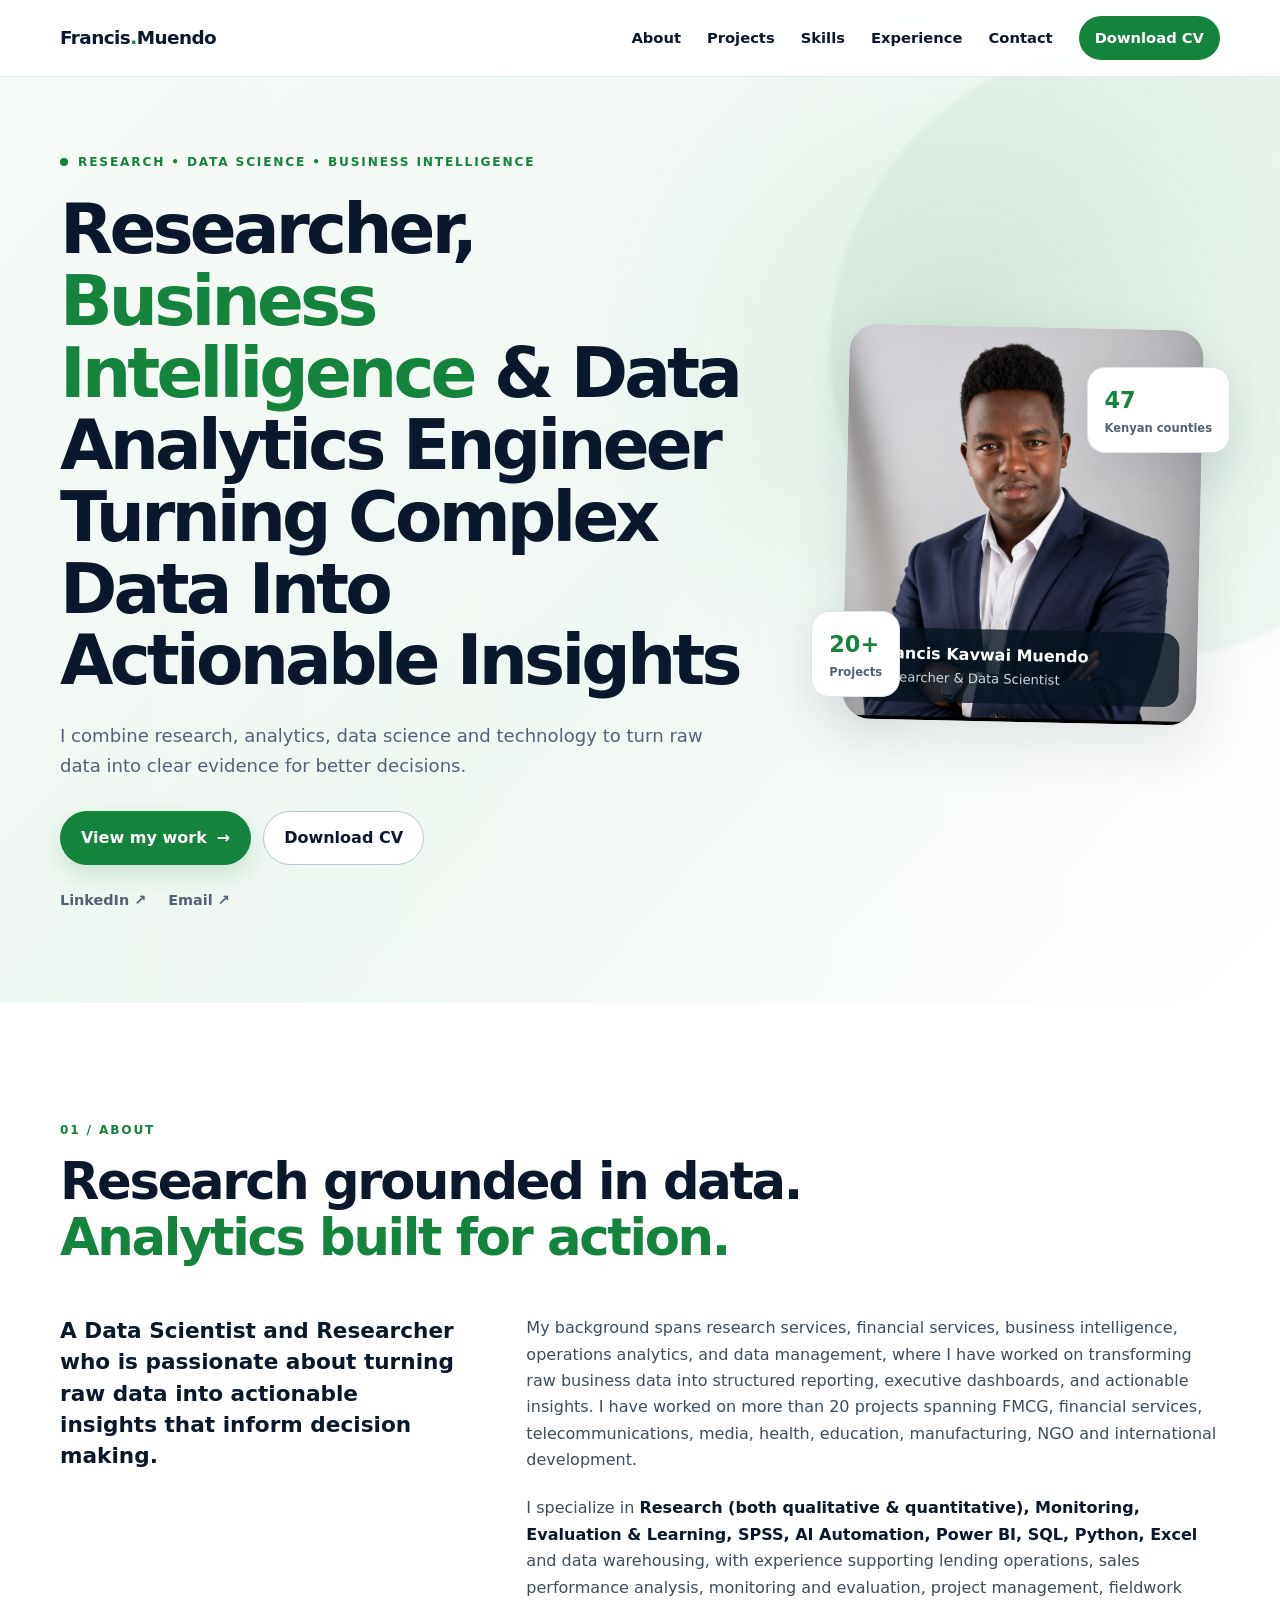
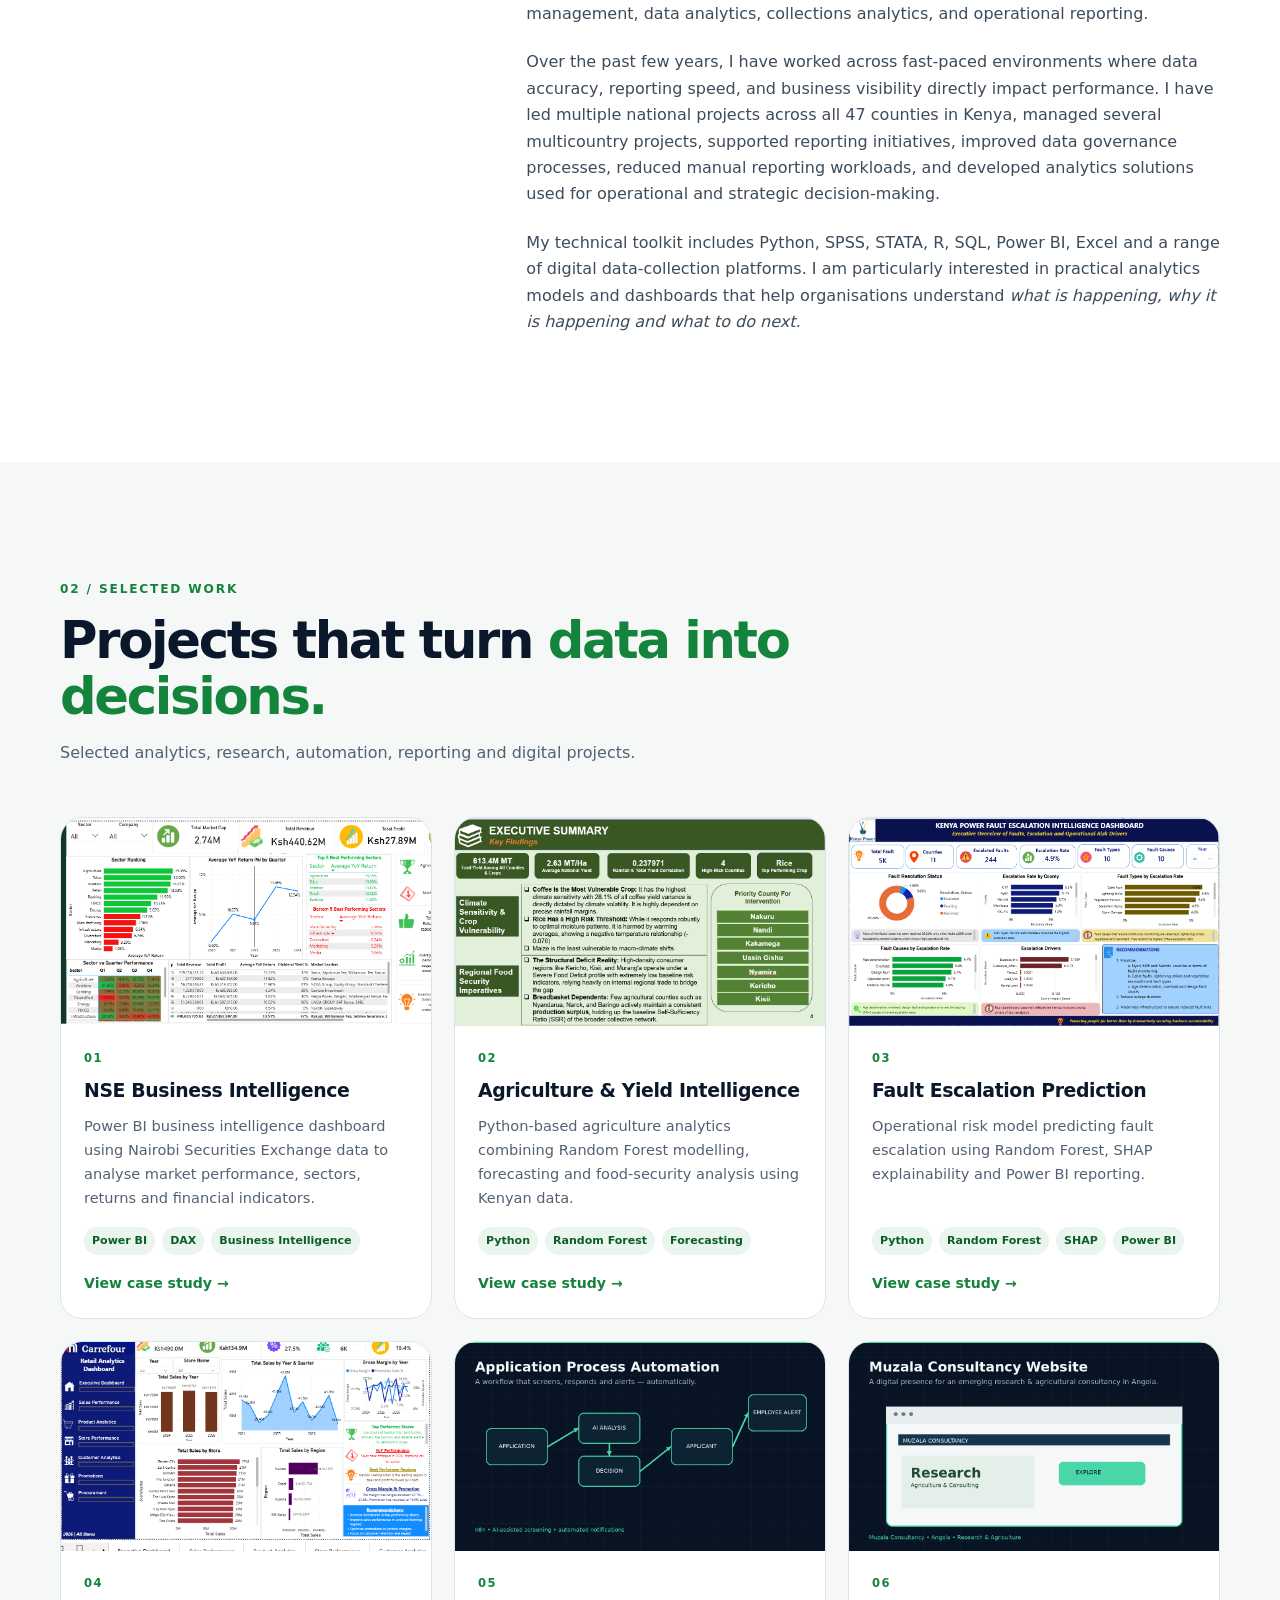
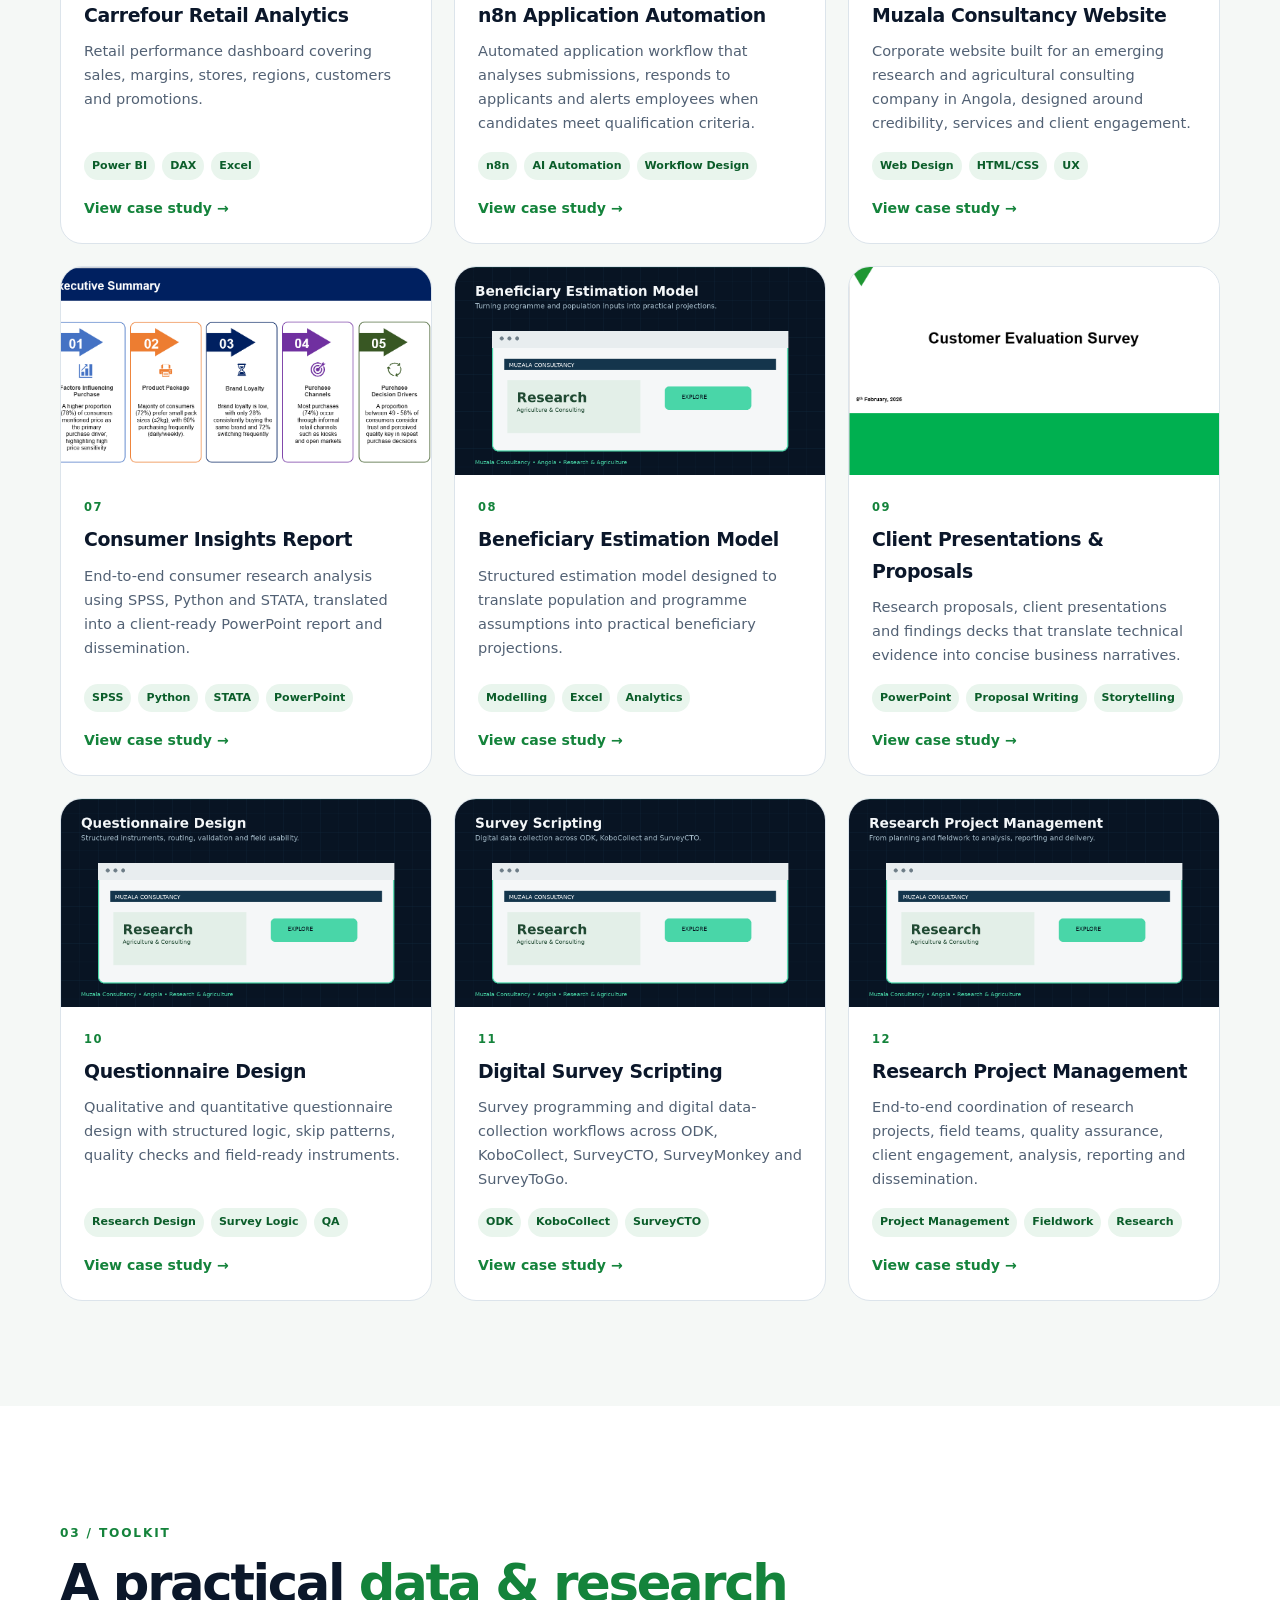
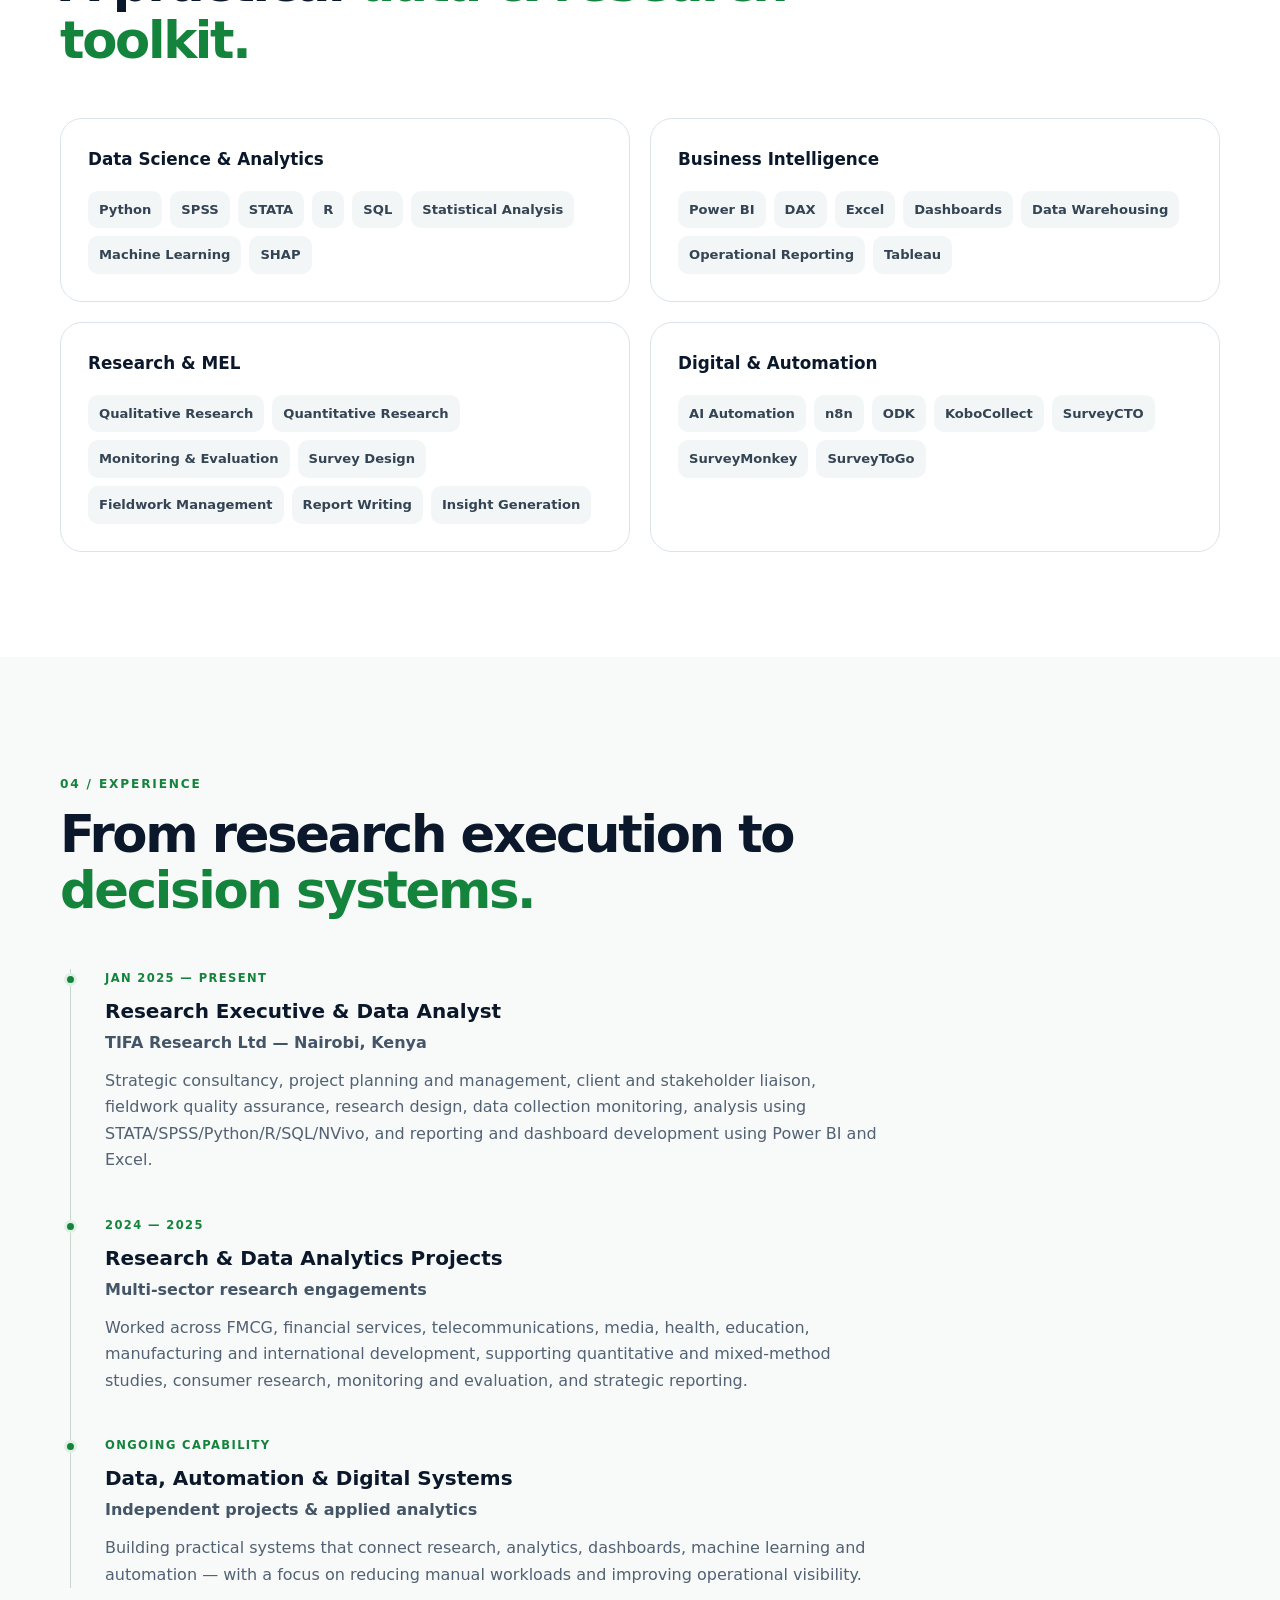
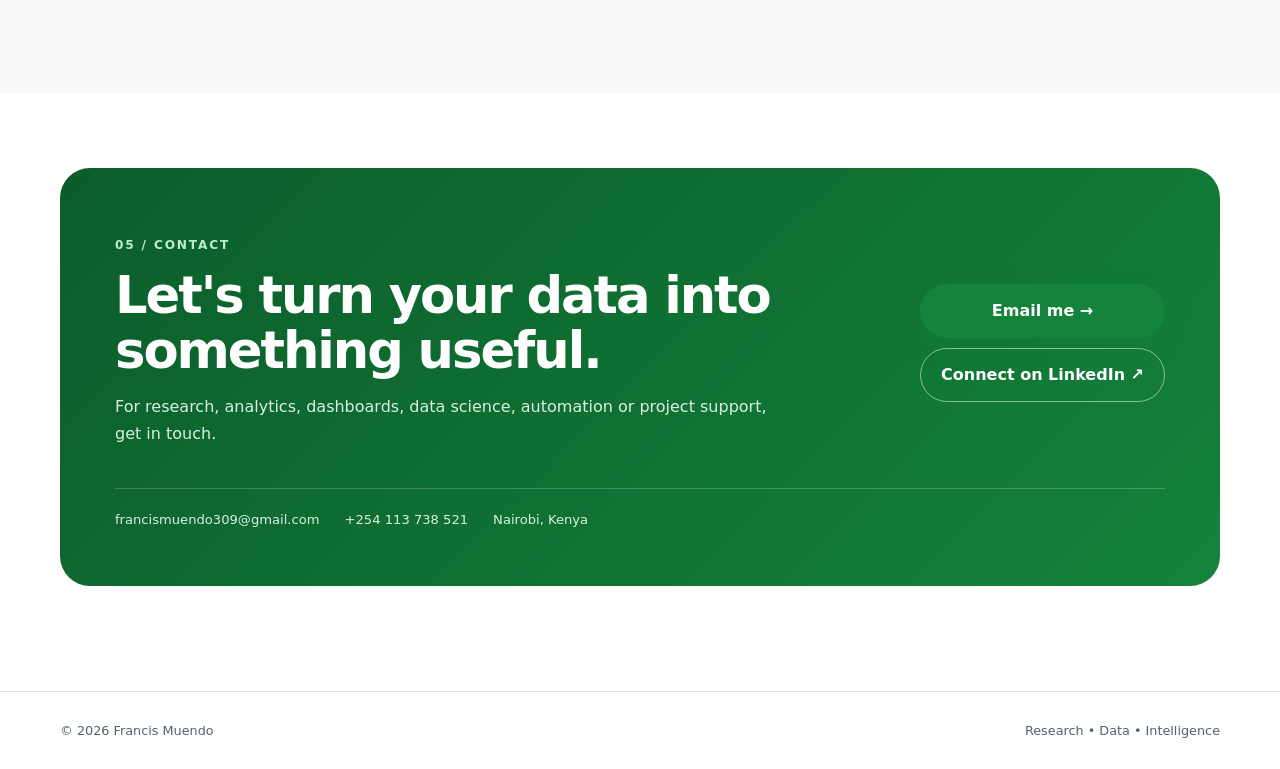
==== commit 0227d6c1: "Add files via upload" ====
--- a/index.html
+++ b/index.html
@@ -1,258 +1,198 @@
 <!DOCTYPE html>
 <html lang="en">
 <head>
-<meta charset="UTF-8">
-<meta name="viewport" content="width=device-width, initial-scale=1.0">
-<meta name="description" content="Francis Kavwai Muendo — Researcher, Data Analyst and Data Scientist portfolio.">
-<title>Francis Muendo | Research, Data & Business Intelligence</title>
-<link rel="stylesheet" href="style.css">
+  <meta charset="UTF-8">
+  <meta name="viewport" content="width=device-width, initial-scale=1.0">
+  <meta name="description" content="Francis Muendo — Researcher, Business Intelligence and Data Analytics Engineer. Portfolio of research, analytics, dashboards, automation and data science projects.">
+  <title>Francis Muendo | Research, BI & Data Analytics</title>
+  <link rel="stylesheet" href="style.css">
 </head>
 <body>
-
-<nav class="nav">
-  <div class="container nav-inner">
-    <a class="logo" href="index.html">Francis<span>.</span>Muendo</a>
-    <button class="menu-btn" aria-label="Open navigation" aria-expanded="false">☰</button>
+<header class="site-header">
+  <nav class="nav container" aria-label="Main navigation">
+    <a class="brand" href="#home" aria-label="Francis Muendo home">Francis<span>.</span>Muendo</a>
+    <button class="menu-toggle" aria-label="Toggle navigation" aria-expanded="false">☰</button>
     <div class="nav-links">
-      <a href="index.html#about">About</a>
-      <a href="index.html#projects">Projects</a>
-      <a href="index.html#skills">Skills</a>
-      <a href="index.html#experience">Experience</a>
-      <a href="index.html#contact">Contact</a>
-      <a class="nav-cta" href="Francis-Muendo-CV.pdf">Download CV</a>
+      <a href="#about">About</a>
+      <a href="#projects">Projects</a>
+      <a href="#skills">Skills</a>
+      <a href="#experience">Experience</a>
+      <a href="#contact">Contact</a>
+      <a class="nav-cv" href="Francis-Muendo-CV.pdf" download>Download CV</a>
     </div>
-  </div>
-</nav>
+  </nav>
+</header>
 
 <main>
 <section class="hero" id="home">
-  <div class="container hero-grid">
-    <div class="reveal">
-      <div class="eyebrow"><span class="dot"></span> Researcher • Data Analyst • Data Scientist</div>
-      <h1>Researcher, <span class="accent">Business Intelligence</span> & Data Analytics Engineer Building Decision-Ready Data Systems</h1>
-      <p class="hero-copy">I build data systems that help businesses move from reactive reporting to operational decision-making.</p>
-      <div class="actions">
-        <a class="btn btn-primary" href="#projects">Explore my work →</a>
-        <a class="btn btn-secondary" href="Francis-Muendo-CV.pdf" download>Download CV ↓</a>
+  <div class="hero-bg"></div>
+  <div class="container hero-content">
+    <div class="hero-copy reveal">
+      <p class="eyebrow"><span></span> Research • Data Science • Business Intelligence</p>
+      <h1>Researcher, <em>Business Intelligence</em> &amp; Data Analytics Engineer Turning Complex Data Into Actionable Insights</h1>
+      <p class="hero-lead">I combine research, analytics, data science and technology to turn raw data into clear evidence for better decisions.</p>
+      <div class="hero-actions">
+        <a class="btn btn-primary" href="#projects">View my work <span>→</span></a>
+        <a class="btn btn-outline" href="Francis-Muendo-CV.pdf" download>Download CV</a>
+      </div>
+      <div class="hero-links">
+        <a href="https://www.linkedin.com/in/francis-muendo-358ba225a/" target="_blank" rel="noopener">LinkedIn ↗</a>
+        <a href="mailto:francismuendo309@gmail.com">Email ↗</a>
       </div>
     </div>
-    <div class="hero-card reveal">
-      <div class="profile-orbit profile-photo"><img src="francis-muendo.jpeg" alt="Francis Muendo"></div>
-      <div class="metric-strip">
-        <div class="metric"><strong>20+</strong><span>Research projects</span></div>
-        <div class="metric"><strong>3+ yrs</strong><span>Experience</span></div>
-        <div class="metric"><strong>12</strong><span>Featured projects</span></div>
+    <div class="hero-visual reveal">
+      <div class="portrait-frame">
+        <img src="francis-muendo.jpeg" alt="Francis Muendo">
+        <div class="portrait-caption">
+          <strong>Francis Kavwai Muendo</strong>
+          <span>Researcher &amp; Data Scientist</span>
+        </div>
+      </div>
+      <div class="floating-stat stat-one"><strong>20+</strong><span>Projects</span></div>
+      <div class="floating-stat stat-two"><strong>47</strong><span>Kenyan counties</span></div>
+    </div>
+  </div>
+</section>
+
+<section class="section about" id="about">
+  <div class="container">
+    <div class="section-heading reveal">
+      <p class="section-kicker">01 / ABOUT</p>
+      <h2>Research grounded in data. <span>Analytics built for action.</span></h2>
+    </div>
+    <div class="about-grid">
+      <div class="about-intro reveal">
+        <p class="lead"><strong>A Data Scientist and Researcher who is passionate about turning raw data into actionable insights that inform decision making.</strong></p>
+      </div>
+      <div class="about-text reveal">
+        <p>My background spans research services, financial services, business intelligence, operations analytics, and data management, where I have worked on transforming raw business data into structured reporting, executive dashboards, and actionable insights. I have worked on more than 20 projects spanning FMCG, financial services, telecommunications, media, health, education, manufacturing, NGO and international development.</p>
+        <p>I specialize in <strong>Research (both qualitative &amp; quantitative), Monitoring, Evaluation &amp; Learning, SPSS, AI Automation, Power BI, SQL, Python, Excel</strong> and data warehousing, with experience supporting lending operations, sales performance analysis, monitoring and evaluation, project management, fieldwork management, data analytics, collections analytics, and operational reporting.</p>
+        <p>Over the past few years, I have worked across fast-paced environments where data accuracy, reporting speed, and business visibility directly impact performance. I have led multiple national projects across all 47 counties in Kenya, managed several multicountry projects, supported reporting initiatives, improved data governance processes, reduced manual reporting workloads, and developed analytics solutions used for operational and strategic decision-making.</p>
+        <p>My technical toolkit includes Python, SPSS, STATA, R, SQL, Power BI, Excel and a range of digital data-collection platforms. I am particularly interested in practical analytics models and dashboards that help organisations understand <em>what is happening, why it is happening and what to do next.</em></p>
       </div>
     </div>
   </div>
 </section>
 
-<section id="about">
- <div class="container about-grid">
-  <div class="reveal">
-    <div class="kicker">About me</div><h2>Research discipline meets technical analytics.</h2>
-  </div>
-  <div class="about-panel reveal">
-    <p><strong>I build data systems that help businesses move from reactive reporting to operational decision-making.</strong></p>
-    <p>My background spans research services, financial services, business intelligence, operations analytics, and data management, where I have worked on transforming raw business data into structured reporting, executive dashboards, and actionable insights. I have worked on more than 20 projects spanning FMCG, financial services, telecommunications, media, health, education, manufacturing, NGO and international development.</p>
-    <p>I specialize in <strong>Research (both qualitative & quantitative), Monitoring, Evaluation & Learning, SPSS, AI Automation, Power BI, SQL, Python, Excel</strong> and data warehousing, with experience supporting lending operations, sales performance analysis, monitoring and evaluation, project management, fieldwork management, data analytics, collections analytics, and operational reporting.</p>
-    <p>Over the past few years, I have worked across fast-paced environments where data accuracy, reporting speed, and business visibility directly impact performance. I have led multiple national projects across all 47 counties in Kenya, managed several multicountry projects, supported reporting initiatives, improved data governance processes, reduced manual reporting workloads, and developed analytics solutions used for operational and strategic decision-making.</p>
-    <p>My technical toolkit includes Python, SPSS, STATA, R, SQL, Power BI, Excel and a range of digital data-collection platforms. I am particularly interested in practical analytics models and dashboards that help organisations understand <em>what is happening, why it is happening and what to do next.</em></p>
-    <div class="stats">
-      <div class="stat"><strong>20+</strong><span>Projects across multiple sectors</span></div>
-      <div class="stat"><strong>47 counties</strong><span>National project delivery experience</span></div>
-      <div class="stat"><strong>Research + BI</strong><span>From field data to executive decisions</span></div>
-      <div class="stat"><strong>AI Automation</strong><span>Practical workflows that reduce manual work</span></div>
+<section class="section projects" id="projects">
+  <div class="container">
+    <div class="section-heading reveal">
+      <p class="section-kicker">02 / SELECTED WORK</p>
+      <h2>Projects that turn <span>data into decisions.</span></h2>
+      <p>Selected analytics, research, automation, reporting and digital projects.</p>
+    </div>
+    <div class="project-grid">
+      <article class="project-card featured reveal">
+        <a href="nse-business-intelligence.html" class="project-image"><img src="nse.png" alt="Nairobi Securities Exchange Business Intelligence dashboard"></a>
+        <div class="project-body"><span class="project-number">01</span><h3>NSE Business Intelligence</h3><p>Power BI business intelligence dashboard using Nairobi Securities Exchange data to analyse market performance, sectors, returns and financial indicators.</p><div class="tags"><span>Power BI</span><span>DAX</span><span>Business Intelligence</span></div><a class="project-link" href="nse-business-intelligence.html">View case study →</a></div>
+      </article>
+
+      <article class="project-card reveal">
+        <a href="agriculture-yield-intelligence.html" class="project-image"><img src="agri.png" alt="Agriculture and yield intelligence dashboard"></a>
+        <div class="project-body"><span class="project-number">02</span><h3>Agriculture &amp; Yield Intelligence</h3><p>Python-based agriculture analytics combining Random Forest modelling, forecasting and food-security analysis using Kenyan data.</p><div class="tags"><span>Python</span><span>Random Forest</span><span>Forecasting</span></div><a class="project-link" href="agriculture-yield-intelligence.html">View case study →</a></div>
+      </article>
+
+      <article class="project-card reveal">
+        <a href="kenya-power-fault-escalation.html" class="project-image"><img src="power.png" alt="Kenya Power fault escalation intelligence dashboard"></a>
+        <div class="project-body"><span class="project-number">03</span><h3>Fault Escalation Prediction</h3><p>Operational risk model predicting fault escalation using Random Forest, SHAP explainability and Power BI reporting.</p><div class="tags"><span>Python</span><span>Random Forest</span><span>SHAP</span><span>Power BI</span></div><a class="project-link" href="kenya-power-fault-escalation.html">View case study →</a></div>
+      </article>
+
+      <article class="project-card reveal">
+        <a href="carrefour-retail-analytics.html" class="project-image"><img src="carrefour.png" alt="Carrefour Kenya retail analytics dashboard"></a>
+        <div class="project-body"><span class="project-number">04</span><h3>Carrefour Retail Analytics</h3><p>Retail performance dashboard covering sales, margins, stores, regions, customers and promotions.</p><div class="tags"><span>Power BI</span><span>DAX</span><span>Excel</span></div><a class="project-link" href="carrefour-retail-analytics.html">View case study →</a></div>
+      </article>
+
+      <article class="project-card reveal">
+        <a href="n8n-application-automation.html" class="project-image"><img src="n8n-application-automation.png" alt="n8n application automation workflow"></a>
+        <div class="project-body"><span class="project-number">05</span><h3>n8n Application Automation</h3><p>Automated application workflow that analyses submissions, responds to applicants and alerts employees when candidates meet qualification criteria.</p><div class="tags"><span>n8n</span><span>AI Automation</span><span>Workflow Design</span></div><a class="project-link" href="n8n-application-automation.html">View case study →</a></div>
+      </article>
+
+      <article class="project-card reveal">
+        <a href="muzala-consultancy-website.html" class="project-image"><img src="muzala-consultancy-website.png" alt="Muzala Consultancy company website"></a>
+        <div class="project-body"><span class="project-number">06</span><h3>Muzala Consultancy Website</h3><p>Corporate website built for an emerging research and agricultural consulting company in Angola, designed around credibility, services and client engagement.</p><div class="tags"><span>Web Design</span><span>HTML/CSS</span><span>UX</span></div><a class="project-link" href="muzala-consultancy-website.html">View case study →</a></div>
+      </article>
+
+      <article class="project-card reveal">
+        <a href="consumer-insights-report.html" class="project-image"><img src="consumer.png" alt="Consumer insights report"></a>
+        <div class="project-body"><span class="project-number">07</span><h3>Consumer Insights Report</h3><p>End-to-end consumer research analysis using SPSS, Python and STATA, translated into a client-ready PowerPoint report and dissemination.</p><div class="tags"><span>SPSS</span><span>Python</span><span>STATA</span><span>PowerPoint</span></div><a class="project-link" href="consumer-insights-report.html">View case study →</a></div>
+      </article>
+
+      <article class="project-card reveal">
+        <a href="beneficiary-estimation-model.html" class="project-image"><img src="beneficiary-estimation.png" alt="Beneficiary estimation model"></a>
+        <div class="project-body"><span class="project-number">08</span><h3>Beneficiary Estimation Model</h3><p>Structured estimation model designed to translate population and programme assumptions into practical beneficiary projections.</p><div class="tags"><span>Modelling</span><span>Excel</span><span>Analytics</span></div><a class="project-link" href="beneficiary-estimation-model.html">View case study →</a></div>
+      </article>
+
+      <article class="project-card reveal">
+        <a href="client-presentations.html" class="project-image"><img src="presentation.png" alt="Client presentation project"></a>
+        <div class="project-body"><span class="project-number">09</span><h3>Client Presentations &amp; Proposals</h3><p>Research proposals, client presentations and findings decks that translate technical evidence into concise business narratives.</p><div class="tags"><span>PowerPoint</span><span>Proposal Writing</span><span>Storytelling</span></div><a class="project-link" href="client-presentations.html">View case study →</a></div>
+      </article>
+
+      <article class="project-card reveal">
+        <a href="questionnaire-design.html" class="project-image"><img src="questionnaire-design.png" alt="Questionnaire design project"></a>
+        <div class="project-body"><span class="project-number">10</span><h3>Questionnaire Design</h3><p>Qualitative and quantitative questionnaire design with structured logic, skip patterns, quality checks and field-ready instruments.</p><div class="tags"><span>Research Design</span><span>Survey Logic</span><span>QA</span></div><a class="project-link" href="questionnaire-design.html">View case study →</a></div>
+      </article>
+
+      <article class="project-card reveal">
+        <a href="survey-scripting.html" class="project-image"><img src="survey-scripting.png" alt="Survey scripting project"></a>
+        <div class="project-body"><span class="project-number">11</span><h3>Digital Survey Scripting</h3><p>Survey programming and digital data-collection workflows across ODK, KoboCollect, SurveyCTO, SurveyMonkey and SurveyToGo.</p><div class="tags"><span>ODK</span><span>KoboCollect</span><span>SurveyCTO</span></div><a class="project-link" href="survey-scripting.html">View case study →</a></div>
+      </article>
+
+      <article class="project-card reveal">
+        <a href="project-management.html" class="project-image"><img src="project-management.png" alt="Research project management"></a>
+        <div class="project-body"><span class="project-number">12</span><h3>Research Project Management</h3><p>End-to-end coordination of research projects, field teams, quality assurance, client engagement, analysis, reporting and dissemination.</p><div class="tags"><span>Project Management</span><span>Fieldwork</span><span>Research</span></div><a class="project-link" href="project-management.html">View case study →</a></div>
+      </article>
     </div>
   </div>
- </div>
 </section>
 
-<section id="projects">
- <div class="container">
-  <div class="section-head reveal">
-   <div><div class="kicker">Selected work</div><h2>Projects & case studies</h2></div>
-   <p>A selection of analytics, machine-learning, research and business-intelligence work.</p>
+<section class="section skills" id="skills">
+  <div class="container">
+    <div class="section-heading reveal">
+      <p class="section-kicker">03 / TOOLKIT</p>
+      <h2>A practical <span>data &amp; research toolkit.</span></h2>
+    </div>
+    <div class="skills-grid">
+      <div class="skill-group reveal"><h3>Data Science &amp; Analytics</h3><div class="skill-list"><span>Python</span><span>SPSS</span><span>STATA</span><span>R</span><span>SQL</span><span>Statistical Analysis</span><span>Machine Learning</span><span>SHAP</span></div></div>
+      <div class="skill-group reveal"><h3>Business Intelligence</h3><div class="skill-list"><span>Power BI</span><span>DAX</span><span>Excel</span><span>Dashboards</span><span>Data Warehousing</span><span>Operational Reporting</span><span>Tableau</span></div></div>
+      <div class="skill-group reveal"><h3>Research &amp; MEL</h3><div class="skill-list"><span>Qualitative Research</span><span>Quantitative Research</span><span>Monitoring &amp; Evaluation</span><span>Survey Design</span><span>Fieldwork Management</span><span>Report Writing</span><span>Insight Generation</span></div></div>
+      <div class="skill-group reveal"><h3>Digital &amp; Automation</h3><div class="skill-list"><span>AI Automation</span><span>n8n</span><span>ODK</span><span>KoboCollect</span><span>SurveyCTO</span><span>SurveyMonkey</span><span>SurveyToGo</span></div></div>
+    </div>
   </div>
-  <div class="project-grid">
-   
-   <article class="project-card reveal">
-     <div class="project-image"><img src="nse.png" alt="Power BI for Business Intelligence using Nairobi Stock Exchange Data dashboard"></div>
-     <div class="project-body">
-       <div class="tags"><span class="tag">Power BI</span><span class="tag">DAX</span><span class="tag">Business Intelligence</span><span class="tag">NSE</span></div>
-       <h3>Power BI for Business Intelligence using Nairobi Stock Exchange Data</h3>
-       <p>An executive Power BI dashboard turning NSE market data into a clear view of sector performance, returns, market leaders and risk signals.</p>
-       <a class="card-link" href="nse-business-intelligence.html">View case study →</a>
-     </div>
-   </article>
-   <article class="project-card reveal">
-     <div class="project-image"><img src="agri.png" alt="Python for Agriculture & Yield Intelligence dashboard"></div>
-     <div class="project-body">
-       <div class="tags"><span class="tag">Python</span><span class="tag">Random Forest</span><span class="tag">Forecasting</span><span class="tag">Agriculture</span></div>
-       <h3>Python for Agriculture & Yield Intelligence</h3>
-       <p>A Kenya-focused crop and food-security analytics solution combining yield analysis, Random Forest modelling and forecasting.</p>
-       <a class="card-link" href="agriculture-yield-intelligence.html">View case study →</a>
-     </div>
-   </article>
-   <article class="project-card reveal">
-     <div class="project-image"><img src="power.png" alt="Machine Learning for Real Operations — Fault Escalation Prediction dashboard"></div>
-     <div class="project-body">
-       <div class="tags"><span class="tag">Python</span><span class="tag">Random Forest</span><span class="tag">SHAP</span><span class="tag">Power BI</span></div>
-       <h3>Machine Learning for Real Operations — Fault Escalation Prediction</h3>
-       <p>A Random Forest model for predicting fault escalation, evaluated with SHAP and presented through Power BI.</p>
-       <a class="card-link" href="kenya-power-fault-escalation.html">View case study →</a>
-     </div>
-   </article>
-   <article class="project-card reveal">
-     <div class="project-image"><img src="carrefour.png" alt="Carrefour Kenya Retail Analytics Dashboard dashboard"></div>
-     <div class="project-body">
-       <div class="tags"><span class="tag">Power BI</span><span class="tag">DAX</span><span class="tag">Excel</span><span class="tag">Retail Analytics</span></div>
-       <h3>Carrefour Kenya Retail Analytics Dashboard</h3>
-       <p>A Power BI retail analytics dashboard covering sales, margins, stores, regions, customers and promotions.</p>
-       <a class="card-link" href="carrefour-retail-analytics.html">View case study →</a>
-     </div>
-   </article>
-   <article class="project-card reveal">
-     <div class="project-image"><img src="presentation.png" alt="Client Presentations — Study Proposals & Findings dashboard"></div>
-     <div class="project-body">
-       <div class="tags"><span class="tag">PowerPoint</span><span class="tag">Proposal Writing</span><span class="tag">Research</span><span class="tag">Storytelling</span></div>
-       <h3>Client Presentations — Study Proposals & Findings</h3>
-       <p>Designed client-ready research proposals, findings presentations and executive storytelling using PowerPoint, Word and data-driven narratives.</p>
-       <a class="card-link" href="client-presentations.html">View case study →</a>
-     </div>
-   </article>
-   <article class="project-card reveal">
-     <div class="project-image"><div style="height:100%;display:grid;place-items:center;background:radial-gradient(circle at 50% 30%,rgba(73,214,168,.18),transparent 38%),#0a1728;"><div style="font-size:3.5rem">▦</div></div></div>
-     <div class="project-body">
-       <div class="tags"><span class="tag">Python</span><span class="tag">Excel</span><span class="tag">Modelling</span><span class="tag">Estimation</span></div>
-       <h3>Beneficiary Estimation Model</h3>
-       <p>A data-driven estimation model designed to translate population and programme information into practical beneficiary projections.</p>
-       <a class="card-link" href="beneficiary-estimation-model.html">View case study →</a>
-     </div>
-   </article>
-   <article class="project-card reveal">
-     <div class="project-image"><img src="consumer.png" alt="Consumer Insights Report dashboard"></div>
-     <div class="project-body">
-       <div class="tags"><span class="tag">SPSS</span><span class="tag">Python</span><span class="tag">STATA</span><span class="tag">PowerPoint</span></div>
-       <h3>Consumer Insights Report</h3>
-       <p>End-to-end consumer research analysis combining SPSS, Python, STATA and PowerPoint reporting.</p>
-       <a class="card-link" href="consumer-insights-report.html">View case study →</a>
-     </div>
-   </article>
-   <article class="project-card reveal">
-     <div class="project-image"><div style="height:100%;display:grid;place-items:center;background:radial-gradient(circle at 50% 30%,rgba(73,214,168,.18),transparent 38%),#0a1728;"><div style="font-size:3.5rem">▦</div></div></div>
-     <div class="project-body">
-       <div class="tags"><span class="tag">Survey Design</span><span class="tag">Research</span><span class="tag">Logic</span><span class="tag">Quality Assurance</span></div>
-       <h3>Questionnaire Design</h3>
-       <p>Research questionnaire design covering screening, routing, measurement frameworks, quality checks and field usability.</p>
-       <a class="card-link" href="questionnaire-design.html">View case study →</a>
-     </div>
-   </article>
-   <article class="project-card reveal">
-     <div class="project-image"><div style="height:100%;display:grid;place-items:center;background:radial-gradient(circle at 50% 30%,rgba(73,214,168,.18),transparent 38%),#0a1728;"><div style="font-size:3.5rem">▦</div></div></div>
-     <div class="project-body">
-       <div class="tags"><span class="tag">Project Management</span><span class="tag">Client Management</span><span class="tag">Fieldwork</span><span class="tag">Quality Assurance</span></div>
-       <h3>Research Project Management</h3>
-       <p>End-to-end coordination of quantitative and qualitative research projects, from design and fieldwork to analysis, reporting and client dissemination.</p>
-       <a class="card-link" href="project-management.html">View case study →</a>
-     </div>
-   </article>
-   <article class="project-card reveal">
-     <div class="project-image"><div style="height:100%;display:grid;place-items:center;background:radial-gradient(circle at 50% 30%,rgba(73,214,168,.18),transparent 38%),#0a1728;"><div style="font-size:3.5rem">▦</div></div></div>
-     <div class="project-body">
-       <div class="tags"><span class="tag">ODK</span><span class="tag">KoboCollect</span><span class="tag">SurveyCTO</span><span class="tag">SurveyMonkey</span></div>
-       <h3>Survey Scripting & Digital Data Collection</h3>
-       <p>Questionnaire scripting and digital data-collection implementation using ODK, KoboCollect, SurveyCTO, SurveyMonkey and SurveyToGo.</p>
-       <a class="card-link" href="survey-scripting.html">View case study →</a>
-     </div>
-   </article>
-
-   <article class="project-card reveal featured-project">
-     <div class="project-image"><img src="n8n-application-automation.png" alt="n8n application process automation workflow"></div>
-     <div class="project-body">
-       <div class="tags"><span class="tag">n8n</span><span class="tag">AI Automation</span><span class="tag">Workflow</span><span class="tag">Recruitment</span></div>
-       <h3>n8n Application Process Automation</h3>
-       <p>An automated application workflow that analyses applications, responds to applicants and notifies employees when candidates meet the qualification criteria.</p>
-       <a class="card-link" href="n8n-application-automation.html">View case study →</a>
-     </div>
-   </article>
-
-   <article class="project-card reveal featured-project">
-     <div class="project-image"><img src="muzala-consultancy-website.png" alt="Muzala Consultancy Company Website"></div>
-     <div class="project-body">
-       <div class="tags"><span class="tag">Web Development</span><span class="tag">UI/UX</span><span class="tag">Research</span><span class="tag">Agriculture</span></div>
-       <h3>Muzala Consultancy Company Website</h3>
-       <p>Designed and built the website for an emerging research and agricultural consulting company in Angola, creating a professional digital presence for its services and brand.</p>
-       <a class="card-link" href="muzala-consultancy-website.html">View case study →</a>
-     </div>
-   </article>
-  </div>
- </div>
 </section>
 
-<section id="skills">
- <div class="container">
-  <div class="section-head reveal">
-   <div><div class="kicker">Capabilities</div><h2>Skills & toolkit</h2></div>
-   <p>Technical and consulting capabilities built through hands-on research delivery.</p>
+<section class="section experience" id="experience">
+  <div class="container">
+    <div class="section-heading reveal">
+      <p class="section-kicker">04 / EXPERIENCE</p>
+      <h2>From research execution to <span>decision systems.</span></h2>
+    </div>
+    <div class="timeline">
+      <article class="timeline-item reveal"><div class="timeline-dot"></div><div class="timeline-date">JAN 2025 — PRESENT</div><h3>Research Executive &amp; Data Analyst</h3><p class="timeline-org">TIFA Research Ltd — Nairobi, Kenya</p><p>Strategic consultancy, project planning and management, client and stakeholder liaison, fieldwork quality assurance, research design, data collection monitoring, analysis using STATA/SPSS/Python/R/SQL/NVivo, and reporting and dashboard development using Power BI and Excel.</p></article>
+      <article class="timeline-item reveal"><div class="timeline-dot"></div><div class="timeline-date">2024 — 2025</div><h3>Research &amp; Data Analytics Projects</h3><p class="timeline-org">Multi-sector research engagements</p><p>Worked across FMCG, financial services, telecommunications, media, health, education, manufacturing and international development, supporting quantitative and mixed-method studies, consumer research, monitoring and evaluation, and strategic reporting.</p></article>
+      <article class="timeline-item reveal"><div class="timeline-dot"></div><div class="timeline-date">ONGOING CAPABILITY</div><h3>Data, Automation &amp; Digital Systems</h3><p class="timeline-org">Independent projects &amp; applied analytics</p><p>Building practical systems that connect research, analytics, dashboards, machine learning and automation — with a focus on reducing manual workloads and improving operational visibility.</p></article>
+    </div>
   </div>
-  <div class="skills">
-   <div class="skill-card reveal"><div class="skill-icon">⌁</div><h3>Data & Statistics</h3><p>From survey data preparation to advanced analysis and modelling.</p><div class="skill-list"><span>Python</span><span>SPSS</span><span>STATA</span><span>R</span><span>SQL</span><span>Excel</span><span>SAS</span><span>NVivo</span></div></div>
-   <div class="skill-card reveal"><div class="skill-icon">▥</div><h3>BI & Visualisation</h3><p>Executive dashboards and analytical reporting that make patterns easy to act on.</p><div class="skill-list"><span>Power BI</span><span>DAX</span><span>Excel</span><span>Tableau</span><span>Metabase</span><span>Data Warehousing</span></div></div>
-   <div class="skill-card reveal"><div class="skill-icon">⌘</div><h3>Research Delivery</h3><p>End-to-end quantitative and qualitative research execution.</p><div class="skill-list"><span>Questionnaire Design</span><span>Fieldwork</span><span>Qualitative Research</span><span>Consumer Insights</span><span>M&E</span></div></div>
-   <div class="skill-card reveal"><div class="skill-icon">⚙</div><h3>Digital Scripting</h3><p>Field-ready instruments, validation and routing across digital platforms.</p><div class="skill-list"><span>ODK</span><span>KoboCollect</span><span>SurveyCTO</span><span>SurveyMonkey</span><span>SurveyToGo</span></div></div>
-   <div class="skill-card reveal"><div class="skill-icon">◫</div><h3>Project Management</h3><p>Planning, coordination, quality assurance, stakeholder engagement and delivery.</p><div class="skill-list"><span>Project Planning</span><span>Client Management</span><span>Team Training</span><span>QA</span><span>Risk Assessment</span></div></div>
-   <div class="skill-card reveal"><div class="skill-icon">✦</div><h3>Communication</h3><p>Clear research narratives for decision-makers, from proposals to dissemination.</p><div class="skill-list"><span>PowerPoint</span><span>Report Writing</span><span>Proposal Development</span><span>Public Speaking</span></div></div>
-   <div class="skill-card reveal"><div class="skill-icon">⚡</div><h3>AI & Automation</h3><p>Workflow automation that connects data, analysis, communication and business action.</p><div class="skill-list"><span>n8n</span><span>AI Automation</span><span>Workflow Design</span><span>Process Automation</span></div></div>
-  </div>
- </div>
 </section>
 
-<section id="experience">
- <div class="container">
-  <div class="section-head reveal"><div><div class="kicker">Career</div><h2>Experience timeline</h2></div><p>Professional progression from field research into research management, analytics and data science.</p></div>
-  <div class="timeline">
-   <div class="timeline-item reveal"><span class="timeline-dot"></span><div class="date">JAN 2025 — PRESENT</div><h3>Research Executive & Data Analyst</h3><h4>TIFA Research Ltd · Nairobi, Kenya</h4><p>Strategic consultancy, client and stakeholder management, project planning, field-team management, data analysis, dashboards, report writing, survey scripting, risk assessment and research dissemination.</p></div>
-   <div class="timeline-item reveal"><span class="timeline-dot"></span><div class="date">DEC 2023 — DEC 2024</div><h3>Research Assistant & Analyst</h3><h4>TIFA Research Ltd · Nairobi, Kenya</h4><p>Research planning, field management, survey design and scripting, data coding and cleaning, analysis using STATA, SPSS, Python and R, reporting and dashboard development.</p></div>
-   <div class="timeline-item reveal"><span class="timeline-dot"></span><div class="date">SEP 2023 — NOV 2023</div><h3>Research Analyst Intern</h3><h4>TIFA Research Ltd · Nairobi, Kenya</h4><p>Proposal and tender support, data coding, scripting, analysis, reporting, project coordination and desk/primary research.</p></div>
-   <div class="timeline-item reveal"><span class="timeline-dot"></span><div class="date">FEB 2023 — AUG 2023</div><h3>Research Enumerator</h3><h4>TIFA Research Ltd</h4><p>Computer-assisted telephone interviewing, accurate response capture, field compliance and daily field debriefs.</p></div>
-   <div class="timeline-item reveal"><span class="timeline-dot"></span><div class="date">AUG 2022 — NOV 2022</div><h3>Research Enumerator</h3><h4>Mokoro Data Consultancy Ltd</h4><p>ODK-based data collection, daily data review, field compliance and project debriefing.</p></div>
+<section class="section contact" id="contact">
+  <div class="container contact-card reveal">
+    <div>
+      <p class="section-kicker">05 / CONTACT</p>
+      <h2>Let's turn your data into something useful.</h2>
+      <p>For research, analytics, dashboards, data science, automation or project support, get in touch.</p>
+    </div>
+    <div class="contact-actions">
+      <a class="btn btn-primary" href="mailto:francismuendo309@gmail.com">Email me →</a>
+      <a class="btn btn-outline" href="https://www.linkedin.com/in/francis-muendo-358ba225a/" target="_blank" rel="noopener">Connect on LinkedIn ↗</a>
+    </div>
+    <div class="contact-meta"><span>francismuendo309@gmail.com</span><span>+254 113 738 521</span><span>Nairobi, Kenya</span></div>
   </div>
- </div>
-</section>
-
-<section>
- <div class="container">
-  <div class="section-head reveal"><div><div class="kicker">Education</div><h2>Education & certifications</h2></div></div>
-  <div class="project-grid">
-   <div class="detail-card reveal"><h2>BSc in Applied Statistics with Computing</h2><p>University of Kabianga, Kericho, Kenya · Graduated November 2022 · Second Class Honors, Upper Division.</p></div>
-   <div class="detail-card reveal"><h2>Data Protection & Governance</h2><p>Strathmore University — CIPIT · July–August 2026.</p></div>
-   <div class="detail-card reveal"><h2>MEAL Essentials Certificate</h2><p>DisasterReady.org / Cornerstone OnDemand Foundation Initiative · March 2026.</p></div>
-   <div class="detail-card reveal"><h2>Computer End User Professional Course</h2><p>Craft Silicon, Nairobi · Completed June 2018.</p></div>
-  </div>
- </div>
-</section>
-
-<section class="contact" id="contact">
- <div class="container contact-grid">
-  <div class="reveal"><div class="kicker">Let's connect</div><h2>Have a research or data challenge?</h2><p style="color:var(--muted);margin-top:16px;max-width:540px">I am interested in opportunities where research, analytics and technology can be combined to create practical business and social impact.</p><div class="actions"><a class="btn btn-primary" href="mailto:francismuendo309@gmail.com">Email me →</a><a class="btn btn-secondary" href="Francis-Muendo-CV.pdf" download>Download CV ↓</a></div></div>
-  <div class="contact-card reveal">
-    <div class="contact-row"><strong>Email</strong><a href="mailto:francismuendo309@gmail.com">francismuendo309@gmail.com</a></div>
-    <div class="contact-row"><strong>Phone</strong><span>+254 113 738 521</span></div>
-    <div class="contact-row"><strong>LinkedIn</strong><a href="https://www.linkedin.com/in/francis-muendo-358ba225a/" target="_blank" rel="noopener">linkedin.com/in/francis-muendo</a></div>
-    <div class="contact-row"><strong>Focus</strong><span>Research • Data Science • BI • Machine Learning</span></div>
-  </div>
- </div>
 </section>
 </main>
 
-<footer>
-  <div class="container footer-inner">
-    <p>© <span data-year></span> Francis Kavwai Muendo. Built for GitHub Pages.</p>
-    <p>Research • Data Analytics • Business Intelligence • Machine Learning</p>
-  </div>
+<footer class="footer">
+  <div class="container"><span>© <span id="year"></span> Francis Muendo</span><span>Research • Data • Intelligence</span></div>
 </footer>
-
 <script src="script.js"></script>
 </body>
-</html>
+</html>
--- a/style.css
+++ b/style.css
@@ -1,120 +1,56 @@
-
 :root{
-  --bg:#07111f;
-  --bg-2:#0b1728;
-  --surface:#0f2035;
-  --surface-2:#132942;
-  --text:#eef5ff;
-  --muted:#9eb0c6;
-  --line:rgba(255,255,255,.10);
-  --accent:#49d6a8;
-  --accent-2:#62a8ff;
-  --gold:#f6c85f;
-  --danger:#ff7b7b;
-  --shadow:0 20px 60px rgba(0,0,0,.28);
-  --radius:20px;
-  --max:1160px;
+  --ink:#0b172a;
+  --muted:#526174;
+  --line:#dce4eb;
+  --soft:#f5f8f6;
+  --green:#14833b;
+  --green-dark:#0b5d2a;
+  --green-soft:#e9f5ed;
+  --white:#fff;
+  --shadow:0 20px 55px rgba(10,30,50,.10);
+  --radius:22px;
 }
-*{box-sizing:border-box;margin:0;padding:0}
+*{box-sizing:border-box}
 html{scroll-behavior:smooth}
-body{
-  font-family:Inter,ui-sans-serif,system-ui,-apple-system,BlinkMacSystemFont,"Segoe UI",sans-serif;
-  background:radial-gradient(circle at 80% 0%,rgba(73,214,168,.08),transparent 28%),var(--bg);
-  color:var(--text);line-height:1.65;
+body{margin:0;font-family:Inter,ui-sans-serif,system-ui,-apple-system,BlinkMacSystemFont,"Segoe UI",sans-serif;color:var(--ink);background:#fff;line-height:1.65}
+img{max-width:100%;display:block}
+a{color:inherit;text-decoration:none}
+.container{width:min(1160px,calc(100% - 40px));margin:auto}
+.site-header{position:fixed;top:0;left:0;right:0;z-index:100;background:rgba(255,255,255,.92);backdrop-filter:blur(14px);border-bottom:1px solid rgba(220,228,235,.75)}
+.nav{height:76px;display:flex;align-items:center;justify-content:space-between}
+.brand{font-weight:800;font-size:1.15rem;letter-spacing:-.03em}.brand span{color:var(--green)}
+.nav-links{display:flex;align-items:center;gap:26px;font-size:.92rem;font-weight:650}
+.nav-links a{transition:.2s ease}.nav-links a:hover{color:var(--green)}
+.nav-cv{background:var(--green);color:#fff!important;padding:10px 16px;border-radius:999px}
+.menu-toggle{display:none;border:0;background:transparent;font-size:1.7rem}
+.hero{min-height:760px;padding:140px 0 90px;position:relative;overflow:hidden;background:linear-gradient(135deg,#f8fbf9 0%,#eef7f1 55%,#fff 100%)}
+.hero:before{content:"";position:absolute;width:620px;height:620px;border-radius:50%;background:rgba(20,131,59,.08);right:-170px;top:40px;filter:blur(2px)}
+.hero-bg{position:absolute;inset:0;background:radial-gradient(circle at 75% 35%,rgba(20,131,59,.10),transparent 32%),linear-gradient(90deg,transparent,rgba(255,255,255,.3))}
+.hero-content{position:relative;display:grid;grid-template-columns:minmax(0,1.25fr) minmax(300px,.75fr);gap:70px;align-items:center}
+.eyebrow,.section-kicker{font-size:.76rem;letter-spacing:.15em;text-transform:uppercase;font-weight:800;color:var(--green)}
+.eyebrow{display:flex;gap:10px;align-items:center;margin-bottom:22px}.eyebrow span{width:8px;height:8px;border-radius:50%;background:var(--green)}
+h1{font-size:clamp(2.55rem,5.4vw,4.45rem);line-height:1.04;letter-spacing:-.055em;max-width:920px;margin:0 0 24px;font-weight:800}
+h1 em{font-style:normal;color:var(--green)}
+.hero-lead{font-size:1.13rem;color:var(--muted);max-width:680px;margin:0 0 30px}
+.hero-actions{display:flex;gap:12px;flex-wrap:wrap}.btn{display:inline-flex;align-items:center;justify-content:center;gap:10px;padding:13px 20px;border-radius:999px;font-weight:750;border:1px solid transparent;transition:.22s ease}.btn:hover{transform:translateY(-2px)}
+.btn-primary{background:var(--green);color:#fff;box-shadow:0 10px 25px rgba(20,131,59,.18)}.btn-outline{border-color:#b8c7d1;background:#fff}.btn-outline:hover{border-color:var(--green);color:var(--green)}
+.hero-links{display:flex;gap:22px;margin-top:24px;font-size:.9rem;color:var(--muted);font-weight:700}.hero-links a:hover{color:var(--green)}
+.hero-visual{position:relative;min-height:430px}
+.portrait-frame{position:absolute;inset:15px 20px 20px 35px;border-radius:28px;overflow:hidden;background:#dfe7e2;box-shadow:var(--shadow);transform:rotate(1.2deg)}
+.portrait-frame img{width:100%;height:100%;object-fit:cover;object-position:center top}
+.portrait-caption{position:absolute;left:18px;right:18px;bottom:18px;background:rgba(7,20,31,.78);color:#fff;padding:13px 15px;border-radius:16px;display:flex;flex-direction:column}.portrait-caption span{font-size:.82rem;color:#cdd8df}
+.floating-stat{position:absolute;background:#fff;border:1px solid var(--line);box-shadow:var(--shadow);border-radius:18px;padding:14px 17px;display:flex;flex-direction:column}.floating-stat strong{font-size:1.4rem;color:var(--green)}.floating-stat span{font-size:.72rem;color:var(--muted);font-weight:700}.stat-one{left:0;bottom:45px}.stat-two{right:-10px;top:55px}
+.section{padding:105px 0}.section-heading{max-width:760px;margin-bottom:50px}.section-heading h2{font-size:clamp(2rem,4vw,3.25rem);line-height:1.1;letter-spacing:-.045em;margin:10px 0 15px}.section-heading h2 span{color:var(--green)}.section-heading>p:last-child{color:var(--muted)}
+.about{background:#fff}.about-grid{display:grid;grid-template-columns:.8fr 1.4fr;gap:70px}.about-intro .lead{font-size:1.35rem;line-height:1.45;margin:0}.about-text{color:#3d4c5b}.about-text p{margin-top:0;margin-bottom:22px}.about-text strong{color:var(--ink)}
+.projects{background:var(--soft)}.project-grid{display:grid;grid-template-columns:repeat(3,1fr);gap:22px}.project-card{background:#fff;border:1px solid var(--line);border-radius:var(--radius);overflow:hidden;display:flex;flex-direction:column;transition:.25s ease}.project-card:hover{transform:translateY(-5px);box-shadow:var(--shadow)}.project-image{display:block;aspect-ratio:16/9;overflow:hidden;background:#e9efeb}.project-image img{width:100%;height:100%;object-fit:cover;transition:.35s ease}.project-card:hover .project-image img{transform:scale(1.035)}.project-body{padding:23px;display:flex;flex-direction:column;flex:1}.project-number{font-size:.72rem;font-weight:850;color:var(--green);letter-spacing:.12em}.project-body h3{margin:7px 0 8px;font-size:1.18rem;letter-spacing:-.02em}.project-body p{margin:0 0 17px;color:var(--muted);font-size:.91rem}.tags{display:flex;gap:7px;flex-wrap:wrap;margin-top:auto;padding-bottom:17px}.tags span{font-size:.69rem;font-weight:800;color:var(--green-dark);background:var(--green-soft);padding:5px 8px;border-radius:999px}.project-link{font-weight:800;font-size:.88rem;color:var(--green)}
+.skills-grid{display:grid;grid-template-columns:repeat(2,1fr);gap:20px}.skill-group{padding:27px;border:1px solid var(--line);border-radius:var(--radius);background:#fff}.skill-group h3{margin:0 0 17px;font-size:1.05rem}.skill-list{display:flex;flex-wrap:wrap;gap:8px}.skill-list span{padding:8px 11px;background:#f3f6f7;border-radius:10px;font-size:.82rem;font-weight:700;color:#344454}
+.experience{background:#f8faf9}.timeline{max-width:900px;margin-left:10px;border-left:1px solid #c9d6cd;padding-left:34px}.timeline-item{position:relative;padding-bottom:42px}.timeline-item:last-child{padding-bottom:0}.timeline-dot{position:absolute;left:-41px;top:4px;width:13px;height:13px;background:var(--green);border:3px solid #dff0e5;border-radius:50%}.timeline-date{font-size:.72rem;letter-spacing:.12em;color:var(--green);font-weight:850}.timeline-item h3{margin:7px 0 0;font-size:1.25rem}.timeline-org{margin:2px 0 12px;font-weight:750;color:#445568}.timeline-item>p:last-child{color:var(--muted);max-width:780px;margin:0}
+.contact{padding-top:75px}.contact-card{background:linear-gradient(135deg,#0b5d2a,#14833b);color:#fff;border-radius:30px;padding:55px;display:grid;grid-template-columns:1fr auto;gap:25px;align-items:center}.contact-card .section-kicker{color:#b9edca}.contact-card h2{font-size:clamp(2rem,4vw,3.2rem);line-height:1.08;letter-spacing:-.04em;margin:10px 0}.contact-card p{color:#d9f1e0;max-width:680px}.contact-actions{display:flex;flex-direction:column;gap:10px}.contact-actions .btn-outline{background:transparent;color:#fff;border-color:rgba(255,255,255,.5)}.contact-actions .btn-outline:hover{border-color:#fff;color:#fff}.contact-meta{grid-column:1/-1;display:flex;gap:25px;flex-wrap:wrap;padding-top:20px;border-top:1px solid rgba(255,255,255,.2);font-size:.82rem;color:#d9f1e0}
+.footer{padding:28px 0;border-top:1px solid var(--line);font-size:.8rem;color:var(--muted)}.footer .container{display:flex;justify-content:space-between;gap:20px}
+.reveal{opacity:0;transform:translateY(18px);transition:opacity .65s ease,transform .65s ease}.reveal.visible{opacity:1;transform:none}
+@media(max-width:950px){.nav-links{gap:17px}.hero-content{grid-template-columns:1fr}.hero-visual{min-height:390px;max-width:520px;width:100%;margin:auto}.project-grid{grid-template-columns:repeat(2,1fr)}.about-grid{gap:35px}.contact-card{grid-template-columns:1fr}}
+@media(max-width:700px){
+  .container{width:min(100% - 28px,1160px)}.nav{height:68px}.menu-toggle{display:block}.nav-links{display:none;position:absolute;top:68px;left:0;right:0;background:#fff;padding:15px 18px 20px;border-bottom:1px solid var(--line);box-shadow:0 15px 25px rgba(10,30,50,.08);flex-direction:column;align-items:stretch}.nav-links.open{display:flex}.nav-links a{padding:9px 4px}.nav-cv{text-align:center}
+  .hero{padding:110px 0 70px;min-height:auto}.hero-content{gap:35px}.hero-lead{font-size:1rem}.hero-visual{min-height:360px}.portrait-frame{inset:10px 15px 15px 25px}.stat-two{right:0}.section{padding:75px 0}.section-heading{margin-bottom:34px}.about-grid,.skills-grid{grid-template-columns:1fr}.about-intro .lead{font-size:1.16rem}.project-grid{grid-template-columns:1fr}.project-body{padding:20px}.contact-card{padding:32px 24px;border-radius:24px}.contact-meta{gap:10px;flex-direction:column}.footer .container{flex-direction:column}
 }
-a{color:inherit;text-decoration:none}
-img{max-width:100%;display:block}
-.container{width:min(var(--max),92%);margin:auto}
-.nav{
-  position:fixed;top:0;left:0;right:0;z-index:100;
-  background:rgba(7,17,31,.78);backdrop-filter:blur(16px);
-  border-bottom:1px solid var(--line);
-}
-.nav-inner{height:76px;display:flex;align-items:center;justify-content:space-between}
-.logo{font-weight:800;letter-spacing:.02em;font-size:1.1rem}
-.logo span{color:var(--accent)}
-.nav-links{display:flex;gap:28px;align-items:center}
-.nav-links a{color:var(--muted);font-size:.93rem;transition:.25s}
-.nav-links a:hover,.nav-links a.active{color:var(--text)}
-.nav-cta{padding:10px 15px;border:1px solid rgba(73,214,168,.45);border-radius:999px;color:var(--accent)!important}
-.menu-btn{display:none;background:none;border:0;color:var(--text);font-size:1.6rem}
-.hero{padding:150px 0 95px;min-height:92vh;display:flex;align-items:center}
-.hero-grid{display:grid;grid-template-columns:1.18fr .82fr;gap:58px;align-items:center}
-.eyebrow{display:inline-flex;gap:9px;align-items:center;color:var(--accent);font-weight:700;text-transform:uppercase;letter-spacing:.13em;font-size:.76rem;margin-bottom:18px}
-.dot{width:8px;height:8px;background:var(--accent);border-radius:50%;box-shadow:0 0 0 6px rgba(73,214,168,.1)}
-h1{font-size:clamp(2.55rem,5vw,4.35rem);line-height:1.02;letter-spacing:-.045em;margin-bottom:22px;max-width:850px}
-h1 .accent{color:var(--accent)}
-.hero-copy{font-size:1.02rem;color:var(--muted);max-width:650px;line-height:1.7}
-.actions{display:flex;gap:14px;flex-wrap:wrap;margin-top:32px}
-.btn{display:inline-flex;align-items:center;justify-content:center;gap:9px;padding:13px 19px;border-radius:12px;font-weight:750;border:1px solid var(--line);transition:.25s;cursor:pointer}
-.btn:hover{transform:translateY(-2px)}
-.btn-primary{background:var(--accent);color:#06151a;border-color:var(--accent)}
-.btn-secondary{background:rgba(255,255,255,.03)}
-.hero-card{
-  background:linear-gradient(145deg,rgba(73,214,168,.14),rgba(98,168,255,.06));
-  border:1px solid rgba(73,214,168,.22);border-radius:28px;padding:26px;box-shadow:var(--shadow);
-  animation:float 6s ease-in-out infinite;
-}
-
-.profile-photo{overflow:hidden}
-.profile-photo img{width:100%;height:100%;object-fit:cover;object-position:center 18%;position:relative;z-index:2}
-.profile-orbit{height:330px;border-radius:22px;background:radial-gradient(circle,rgba(73,214,168,.20),transparent 38%),linear-gradient(145deg,#0f2941,#091525);display:grid;place-items:center;position:relative;overflow:hidden}
-.profile-orbit:before,.profile-orbit:after{content:"";position:absolute;border:1px solid rgba(73,214,168,.2);border-radius:50%}
-.profile-orbit:before{width:270px;height:270px}
-.profile-orbit:after{width:190px;height:190px}
-.initials{width:105px;height:105px;border-radius:50%;display:grid;place-items:center;background:var(--accent);color:#07111f;font-size:2rem;font-weight:900;z-index:2}
-.metric-strip{display:grid;grid-template-columns:repeat(3,1fr);gap:10px;margin-top:14px}
-.metric{background:rgba(255,255,255,.04);border:1px solid var(--line);border-radius:13px;padding:12px;text-align:center}
-.metric strong{display:block;font-size:1.15rem}.metric span{color:var(--muted);font-size:.72rem}
-section{padding:95px 0}
-.section-head{display:flex;justify-content:space-between;gap:30px;align-items:end;margin-bottom:36px}
-.kicker{color:var(--accent);font-weight:800;text-transform:uppercase;letter-spacing:.12em;font-size:.72rem}
-h2{font-size:clamp(2rem,4vw,3.1rem);line-height:1.05;letter-spacing:-.04em;margin-top:7px}
-.section-head p{color:var(--muted);max-width:520px}
-.project-grid{display:grid;grid-template-columns:repeat(2,1fr);gap:22px}
-.project-card{background:var(--surface);border:1px solid var(--line);border-radius:var(--radius);overflow:hidden;transition:.3s}
-.project-card:hover{transform:translateY(-6px);border-color:rgba(73,214,168,.35);box-shadow:var(--shadow)}
-.project-image{height:245px;background:#0b1728;overflow:hidden}
-.project-image img{width:100%;height:100%;object-fit:cover;object-position:center;display:block;transition:.45s}
-.project-card:hover .project-image img{transform:scale(1.035)}
-.project-body{padding:22px}
-.tags{display:flex;gap:7px;flex-wrap:wrap;margin-bottom:13px}
-.tag{font-size:.7rem;color:var(--accent);border:1px solid rgba(73,214,168,.22);background:rgba(73,214,168,.06);padding:4px 8px;border-radius:999px}
-.project-body h3{font-size:1.25rem;margin-bottom:8px}
-.project-body p{color:var(--muted);font-size:.93rem}
-.card-link{display:inline-flex;margin-top:17px;color:var(--accent);font-weight:750;font-size:.9rem}
-.skills{display:grid;grid-template-columns:repeat(3,1fr);gap:18px}
-.skill-card{padding:24px;background:var(--surface);border:1px solid var(--line);border-radius:var(--radius)}
-.skill-icon{font-size:1.5rem;margin-bottom:14px}.skill-card h3{margin-bottom:8px}.skill-card p{color:var(--muted);font-size:.9rem}
-.skill-list{display:flex;flex-wrap:wrap;gap:8px;margin-top:16px}.skill-list span{background:rgba(255,255,255,.045);border:1px solid var(--line);padding:6px 9px;border-radius:8px;font-size:.76rem;color:#d8e4f2}
-.timeline{position:relative;max-width:900px;margin:auto}.timeline:before{content:"";position:absolute;left:12px;top:0;bottom:0;width:1px;background:var(--line)}
-.timeline-item{position:relative;padding-left:50px;margin-bottom:36px}.timeline-dot{position:absolute;left:6px;top:8px;width:13px;height:13px;border-radius:50%;background:var(--accent);box-shadow:0 0 0 6px rgba(73,214,168,.09)}
-.timeline-item .date{color:var(--accent);font-size:.78rem;font-weight:800}.timeline-item h3{margin:5px 0}.timeline-item h4{color:#cad7e8;font-size:.92rem;font-weight:600}.timeline-item p{color:var(--muted);margin-top:8px}
-.about-grid{display:grid;grid-template-columns:.8fr 1.2fr;gap:35px;align-items:start}.about-panel{background:var(--surface);border:1px solid var(--line);border-radius:var(--radius);padding:28px}.about-panel p{color:var(--muted);margin-top:13px}.stats{display:grid;grid-template-columns:repeat(2,1fr);gap:12px;margin-top:22px}.stat{padding:18px;background:rgba(255,255,255,.035);border-radius:13px}.stat strong{font-size:1.55rem}.stat span{display:block;color:var(--muted);font-size:.78rem}
-.contact{background:linear-gradient(145deg,rgba(73,214,168,.10),rgba(98,168,255,.06));border-top:1px solid var(--line);border-bottom:1px solid var(--line)}
-.contact-grid{display:grid;grid-template-columns:1fr 1fr;gap:28px}.contact-card{padding:30px;background:rgba(7,17,31,.42);border:1px solid var(--line);border-radius:var(--radius)}
-.contact-row{display:flex;gap:14px;padding:15px 0;border-bottom:1px solid var(--line)}.contact-row:last-child{border:0}.contact-row strong{min-width:75px}.contact-row span,.contact-row a{color:var(--muted)}
-footer{padding:28px 0;color:var(--muted);font-size:.82rem}.footer-inner{display:flex;justify-content:space-between;gap:20px}
-.project-hero{padding:140px 0 65px}.project-hero h1{font-size:clamp(2.35rem,5vw,4.1rem);max-width:850px}.project-meta{display:flex;gap:9px;flex-wrap:wrap;margin-top:22px}
-.detail-grid{display:grid;grid-template-columns:1.25fr .75fr;gap:28px;align-items:start}.detail-card{background:var(--surface);border:1px solid var(--line);border-radius:var(--radius);padding:28px}.detail-card h2{font-size:1.65rem;margin-bottom:15px}.detail-card p,.detail-card li{color:var(--muted)}.detail-card ul{padding-left:20px;margin-top:10px}.detail-card li{margin:7px 0}.case-image{border-radius:18px;border:1px solid var(--line);overflow:hidden;margin-top:25px;background:#07111f}.case-image img{width:100%;height:auto}
-.callout{padding:18px;border-left:3px solid var(--accent);background:rgba(73,214,168,.07);border-radius:10px;margin-top:18px;color:#dce9f5}
-.back{display:inline-flex;color:var(--accent);font-weight:700;margin-bottom:22px}
-.reveal{opacity:0;transform:translateY(20px);transition:opacity .7s ease,transform .7s ease}.reveal.visible{opacity:1;transform:none}
-@keyframes float{0%,100%{transform:translateY(0)}50%{transform:translateY(-7px)}}
-@media(max-width:900px){
- .hero-grid,.about-grid,.detail-grid,.contact-grid{grid-template-columns:1fr}
- .hero{padding-top:125px}.hero-card{max-width:600px}
- .skills{grid-template-columns:repeat(2,1fr)}
- .nav-links{display:none;position:absolute;top:76px;left:0;right:0;background:var(--bg-2);padding:18px 4%;border-bottom:1px solid var(--line);flex-direction:column;align-items:flex-start}
- .nav-links.open{display:flex}.menu-btn{display:block}
-}
-@media(max-width:650px){
- section{padding:70px 0}.project-grid,.skills{grid-template-columns:1fr}
- h1{font-size:2.65rem;line-height:1.05}.hero{min-height:auto;padding-bottom:65px}.profile-orbit{height:270px}
- .metric-strip{grid-template-columns:1fr 1fr 1fr}.section-head{display:block}.section-head p{margin-top:14px}
- .footer-inner{display:block}.footer-inner p+ p{margin-top:8px}
- .project-image{height:210px}
-}
-
-.featured-project{border-color:rgba(73,214,168,.42);box-shadow:0 18px 50px rgba(0,0,0,.18)}
-.featured-project .tag:first-child{border-color:rgba(73,214,168,.45);color:#72e4bf}
+@media(max-width:420px){h1{font-size:2.45rem}.hero-actions{flex-direction:column;align-items:stretch}.btn{width:100%}.hero-visual{min-height:330px}.floating-stat{padding:10px 12px}.floating-stat strong{font-size:1.15rem}}
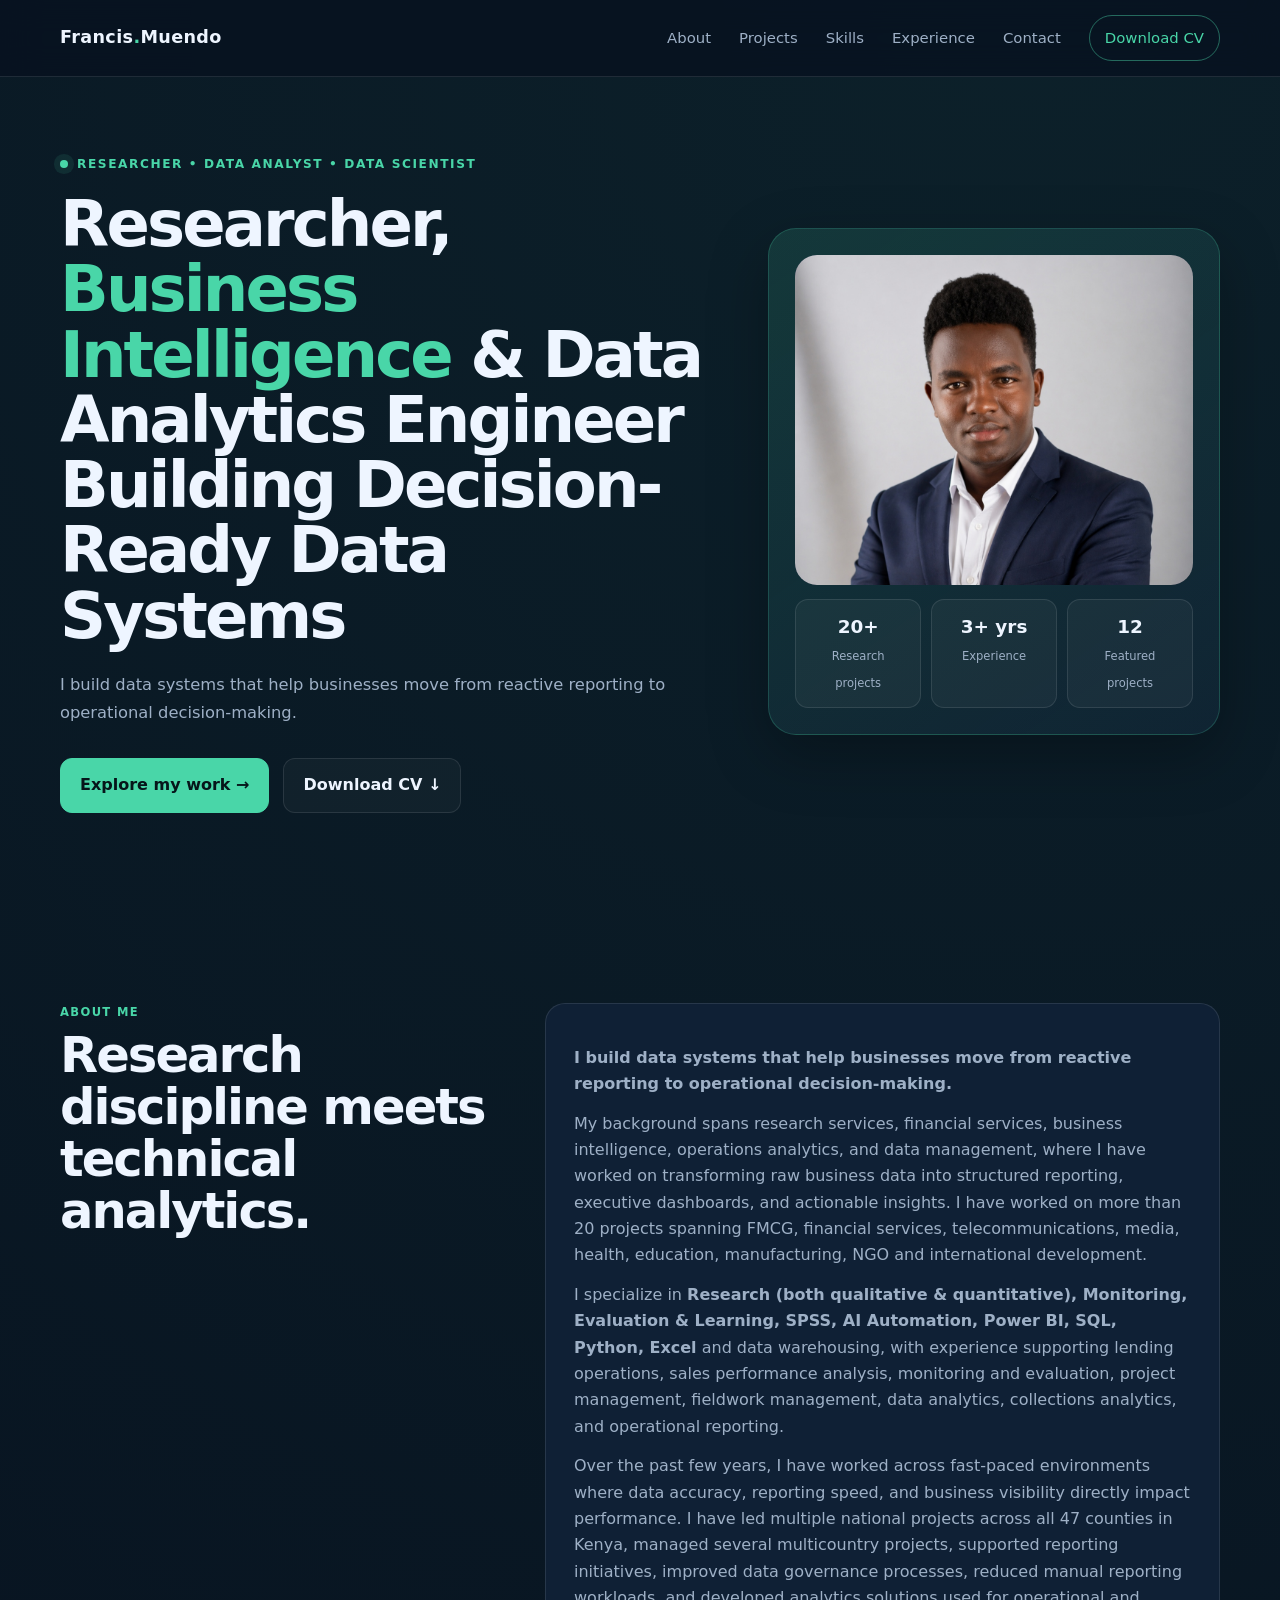
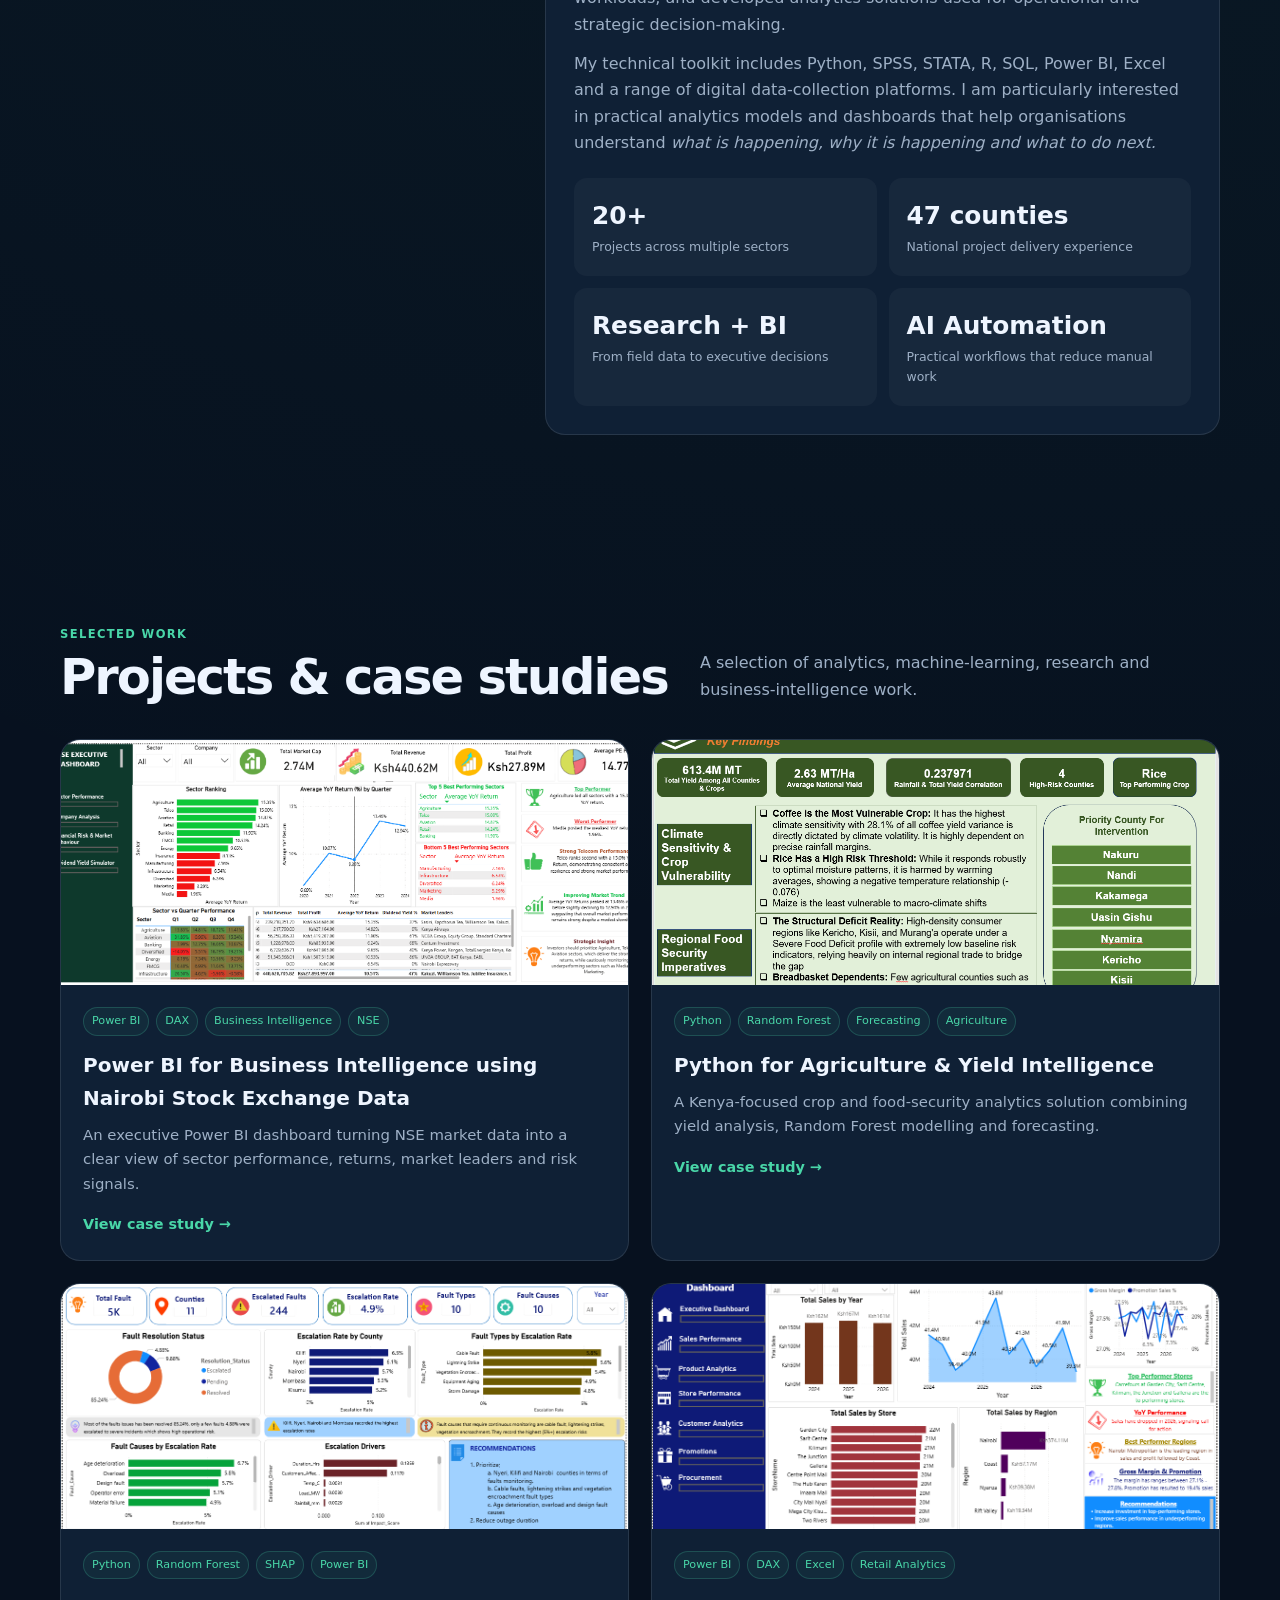
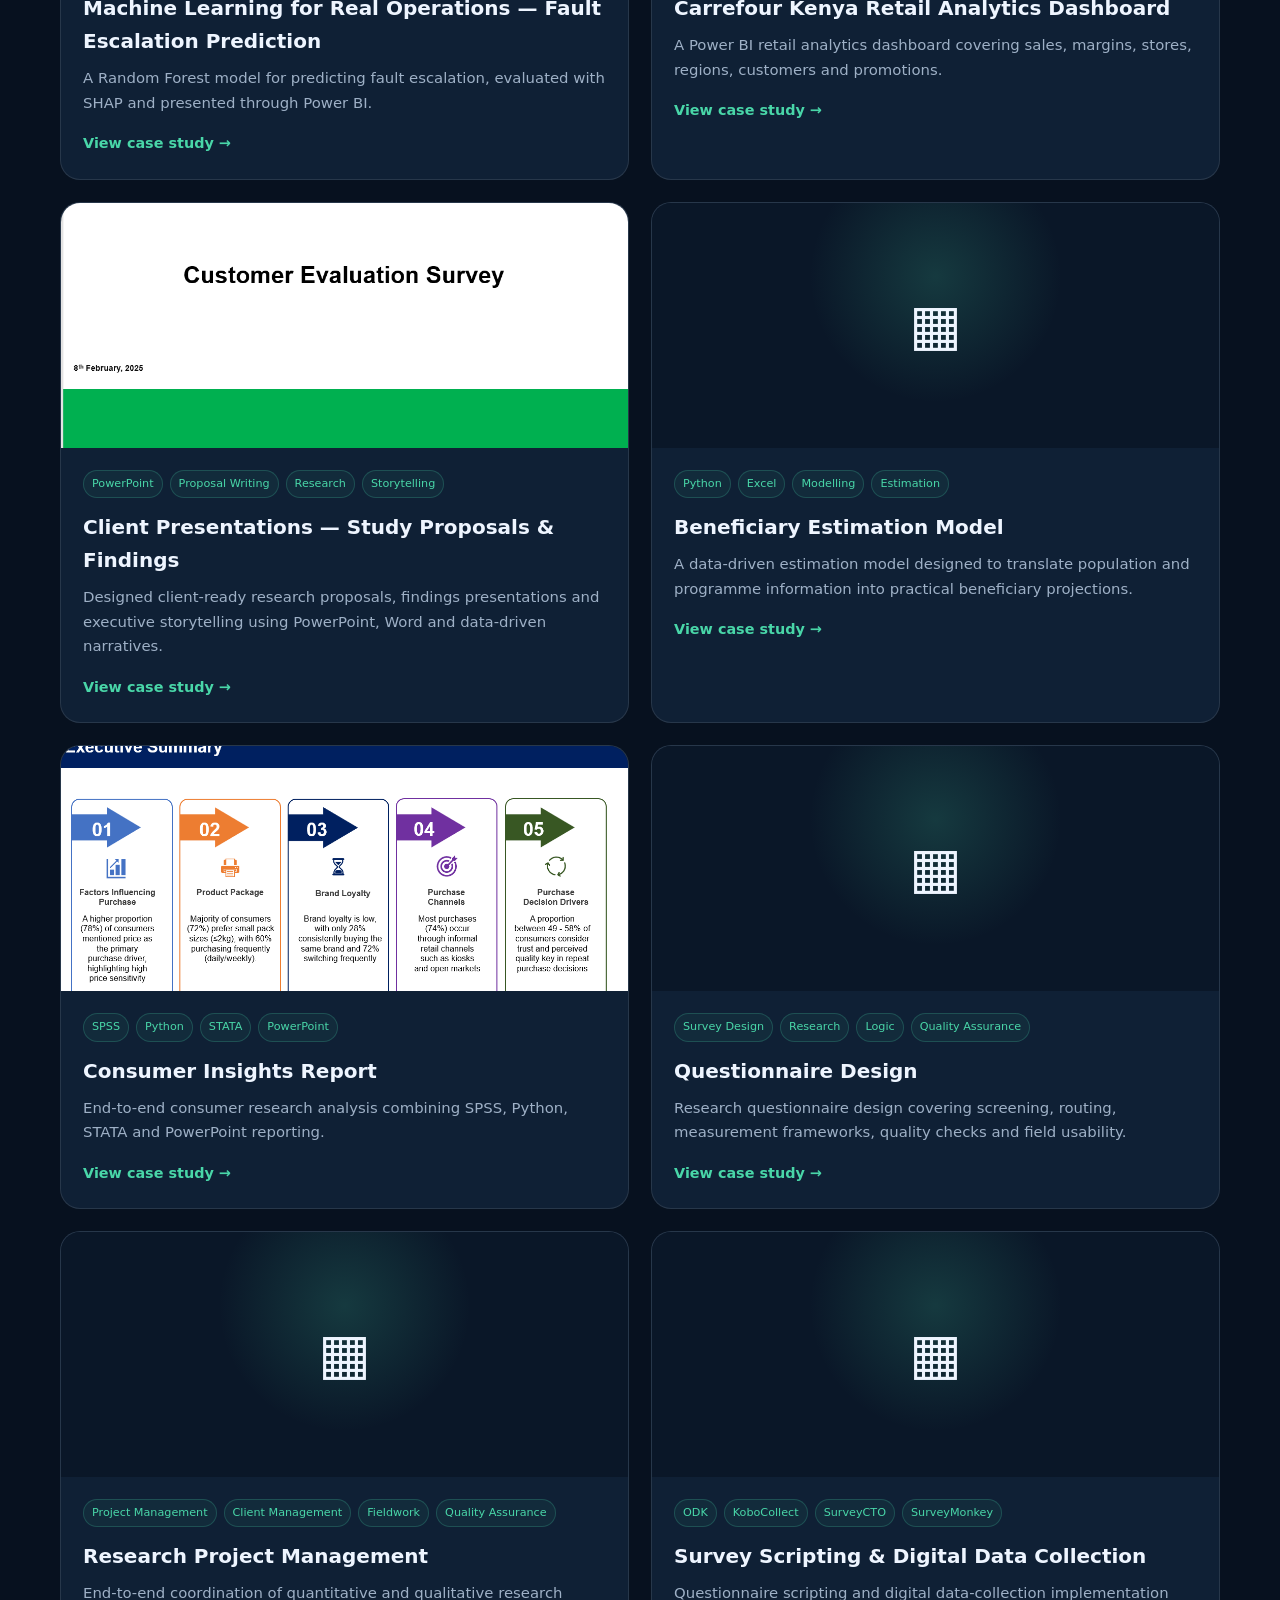
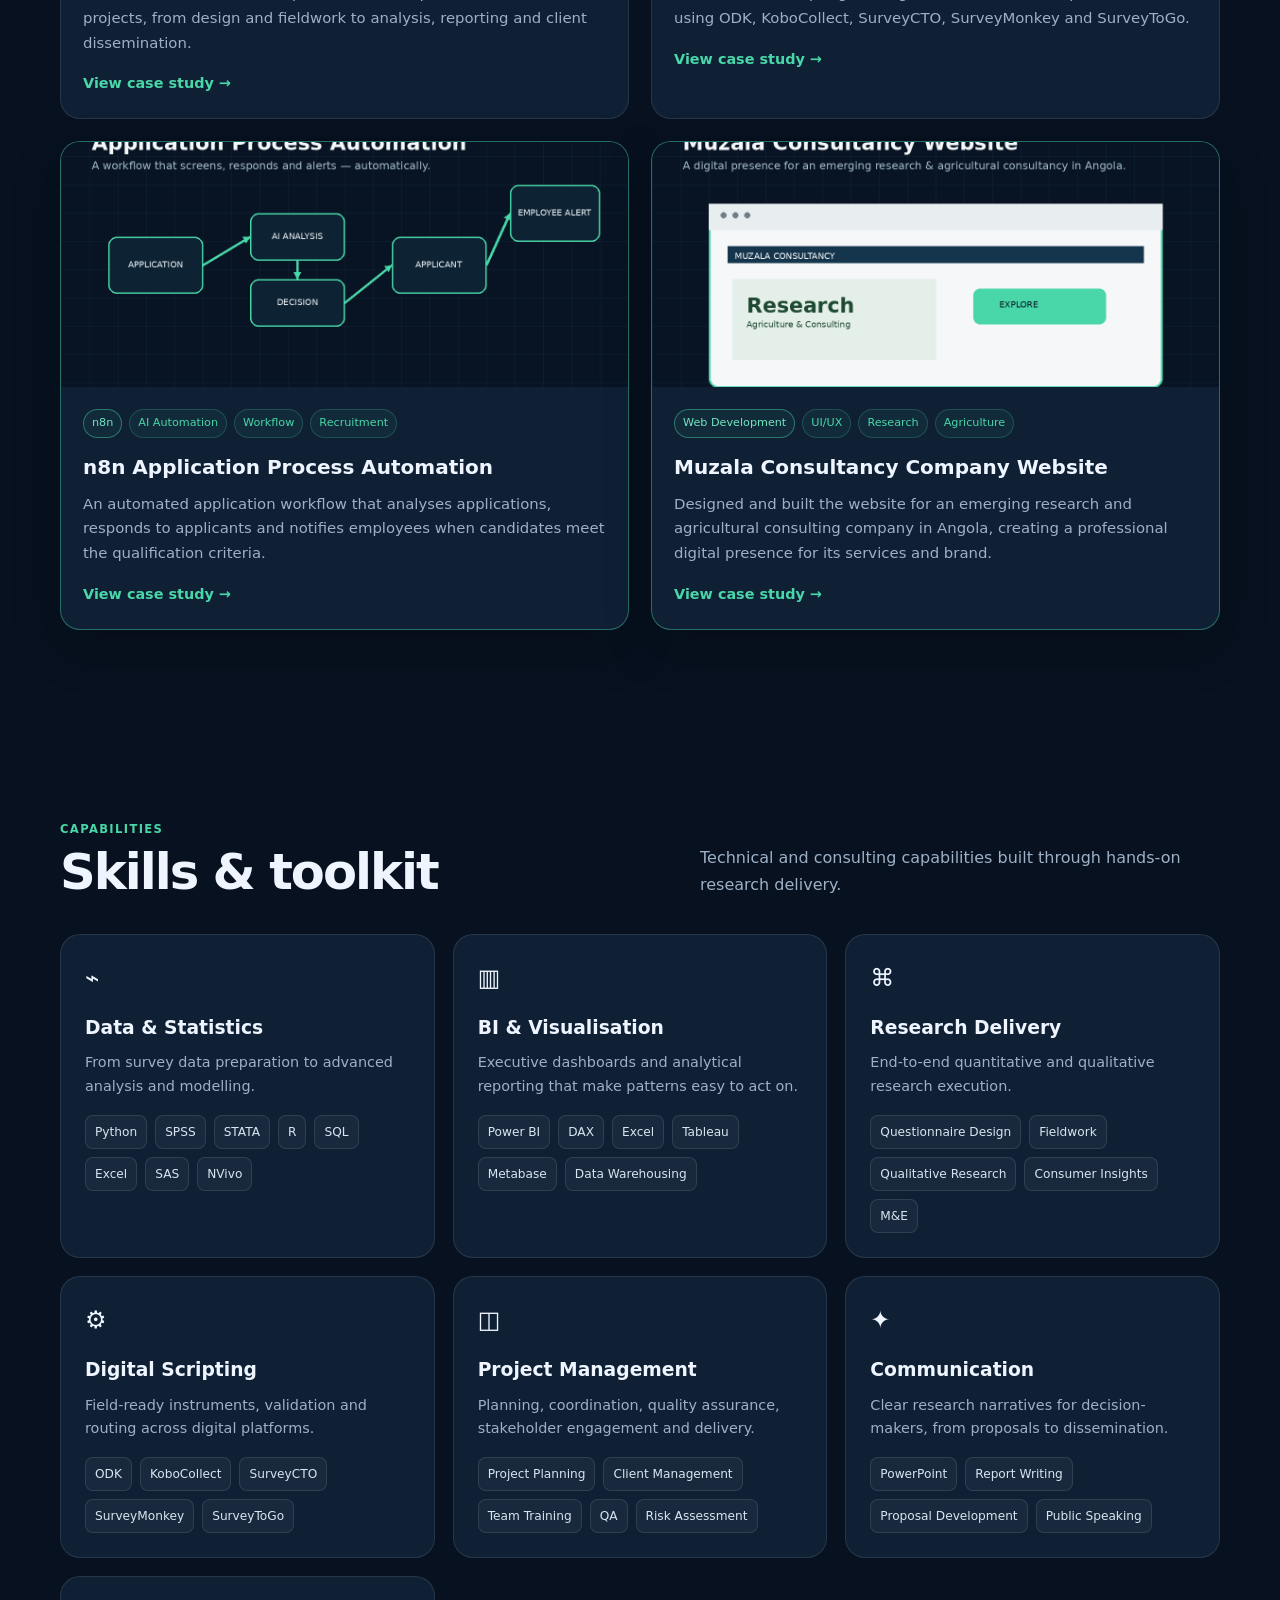
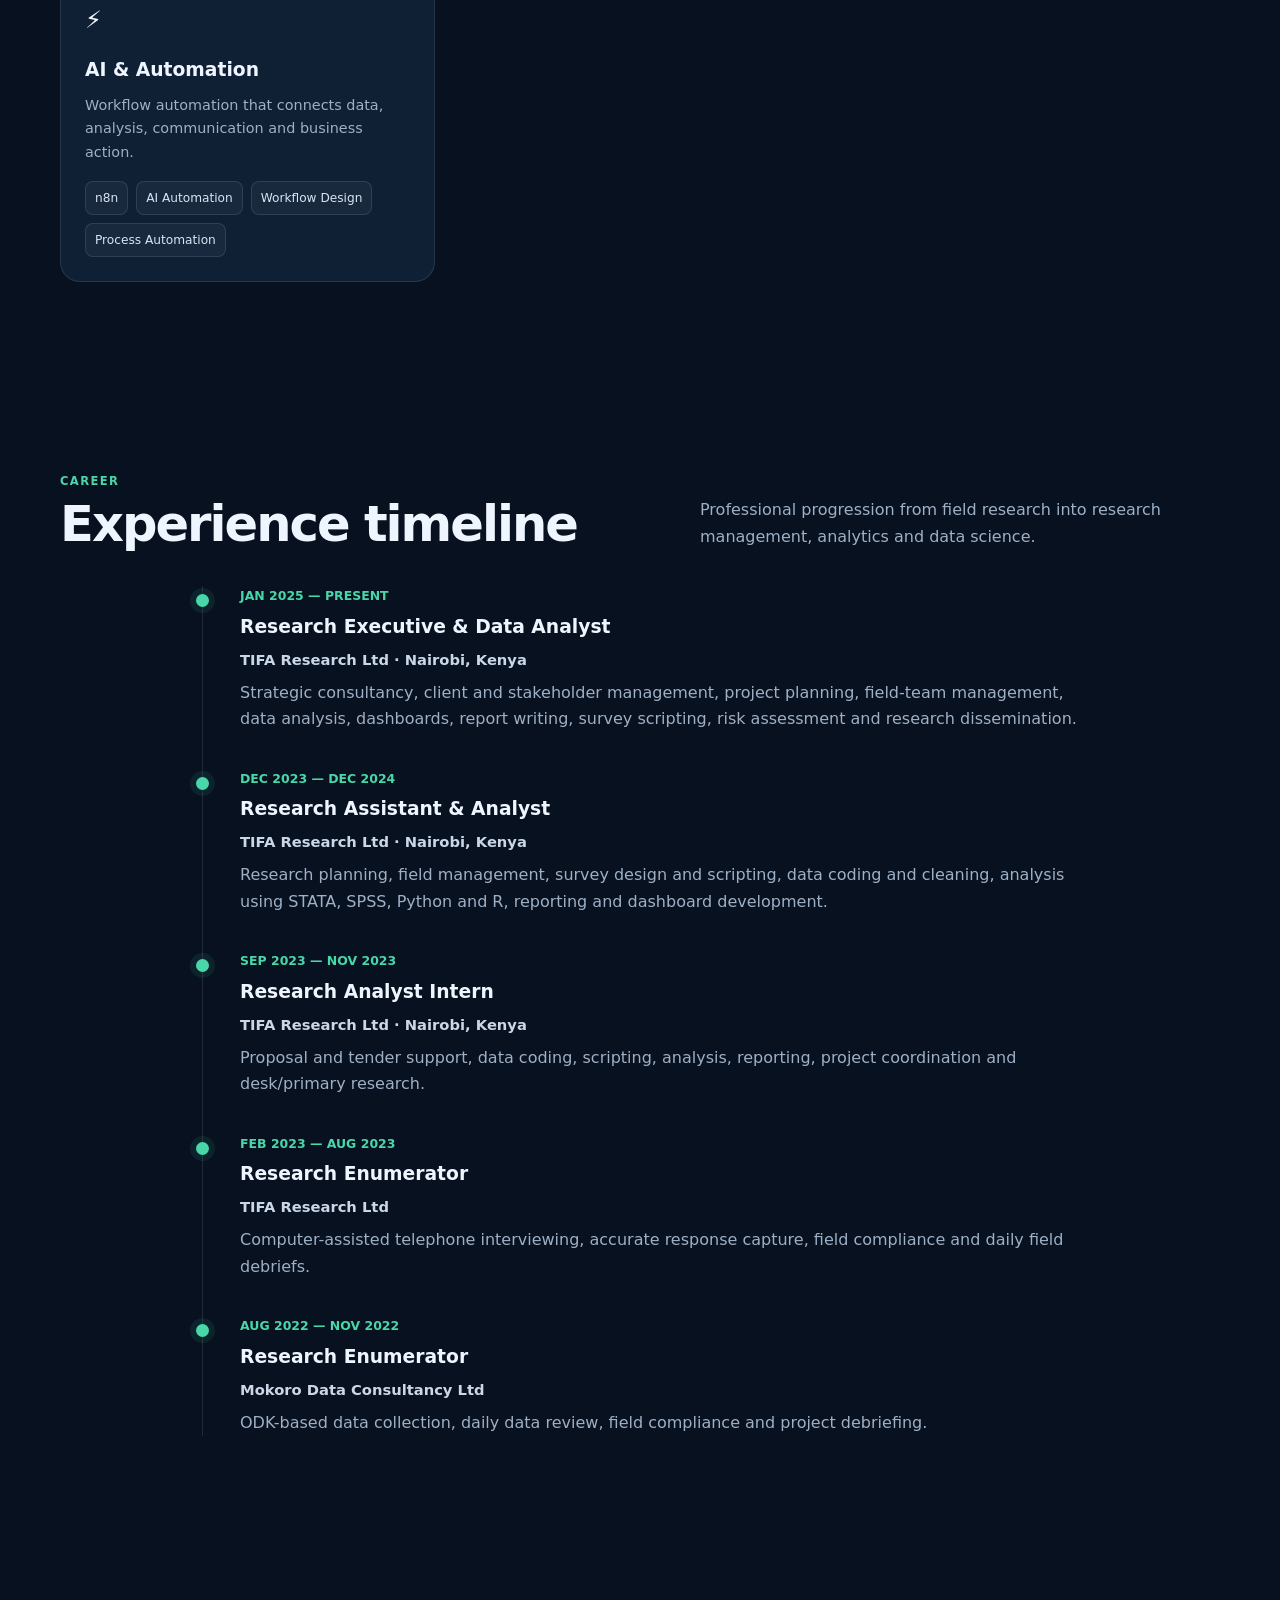
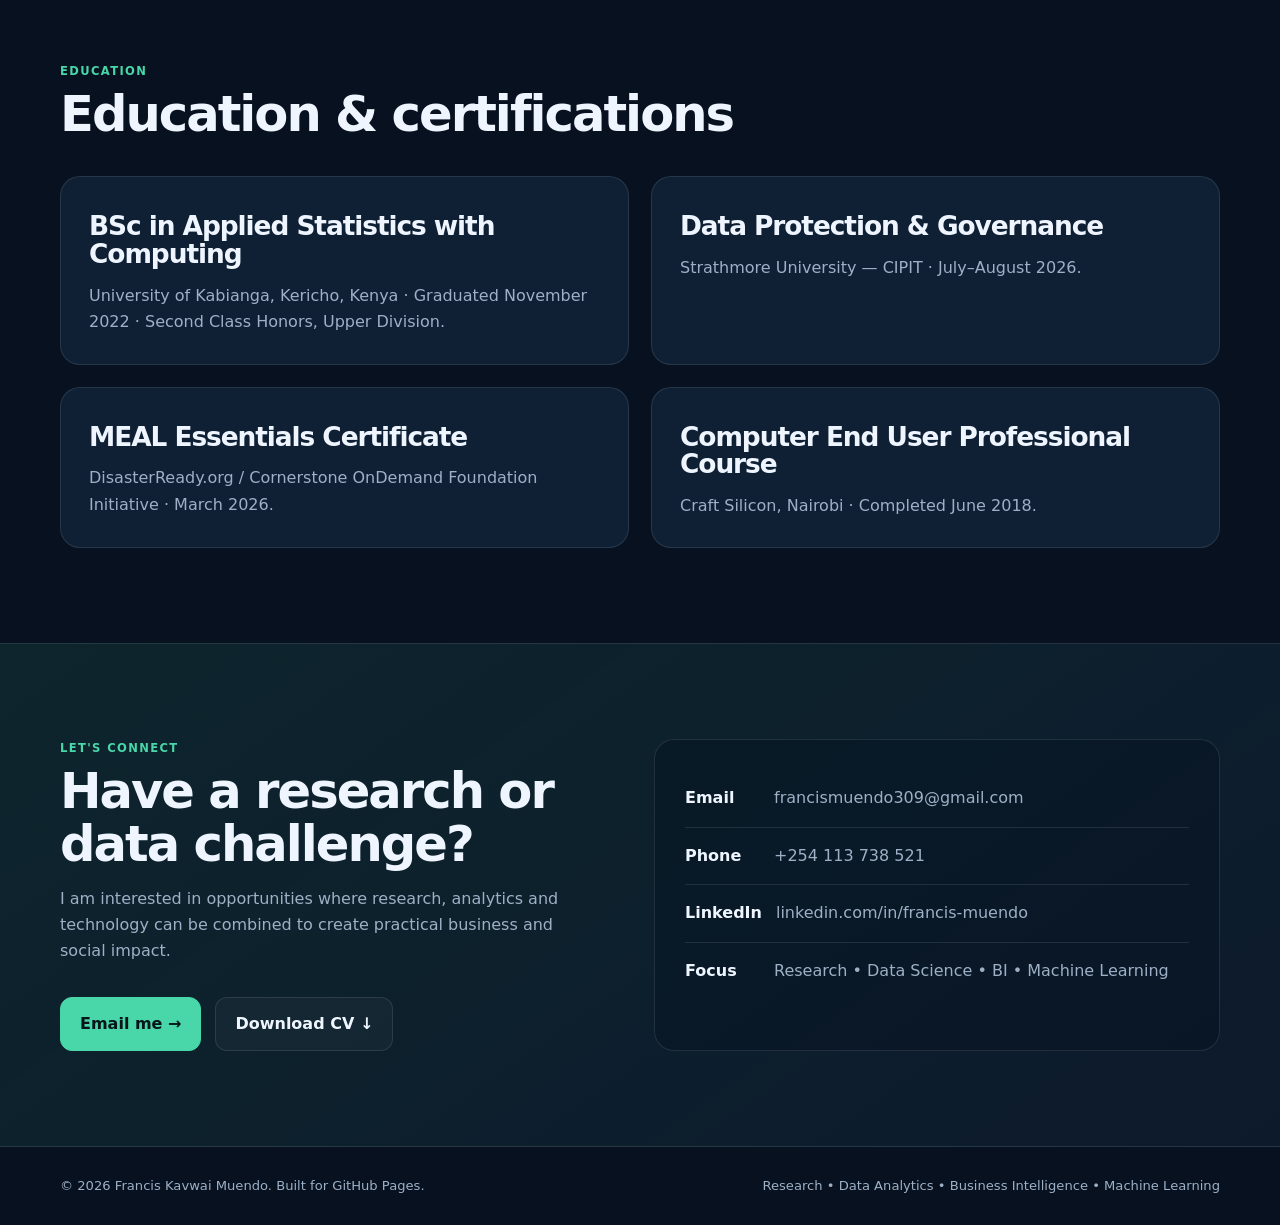
==== commit 496db38a: "Add files via upload" ====
--- a/index.html
+++ b/index.html
@@ -1,198 +1,258 @@
 <!DOCTYPE html>
 <html lang="en">
 <head>
-  <meta charset="UTF-8">
-  <meta name="viewport" content="width=device-width, initial-scale=1.0">
-  <meta name="description" content="Francis Muendo — Researcher, Business Intelligence and Data Analytics Engineer. Portfolio of research, analytics, dashboards, automation and data science projects.">
-  <title>Francis Muendo | Research, BI & Data Analytics</title>
-  <link rel="stylesheet" href="style.css">
+<meta charset="UTF-8">
+<meta name="viewport" content="width=device-width, initial-scale=1.0">
+<meta name="description" content="Francis Kavwai Muendo — Researcher, Data Analyst and Data Scientist portfolio.">
+<title>Francis Muendo | Research, Data & Business Intelligence</title>
+<link rel="stylesheet" href="style.css">
 </head>
 <body>
-<header class="site-header">
-  <nav class="nav container" aria-label="Main navigation">
-    <a class="brand" href="#home" aria-label="Francis Muendo home">Francis<span>.</span>Muendo</a>
-    <button class="menu-toggle" aria-label="Toggle navigation" aria-expanded="false">☰</button>
+
+<nav class="nav">
+  <div class="container nav-inner">
+    <a class="logo" href="index.html">Francis<span>.</span>Muendo</a>
+    <button class="menu-btn" aria-label="Open navigation" aria-expanded="false">☰</button>
     <div class="nav-links">
-      <a href="#about">About</a>
-      <a href="#projects">Projects</a>
-      <a href="#skills">Skills</a>
-      <a href="#experience">Experience</a>
-      <a href="#contact">Contact</a>
-      <a class="nav-cv" href="Francis-Muendo-CV.pdf" download>Download CV</a>
-    </div>
-  </nav>
-</header>
+      <a href="index.html#about">About</a>
+      <a href="index.html#projects">Projects</a>
+      <a href="index.html#skills">Skills</a>
+      <a href="index.html#experience">Experience</a>
+      <a href="index.html#contact">Contact</a>
+      <a class="nav-cta" href="Francis-Muendo-CV.pdf">Download CV</a>
+    </div>
+  </div>
+</nav>
 
 <main>
 <section class="hero" id="home">
-  <div class="hero-bg"></div>
-  <div class="container hero-content">
-    <div class="hero-copy reveal">
-      <p class="eyebrow"><span></span> Research • Data Science • Business Intelligence</p>
-      <h1>Researcher, <em>Business Intelligence</em> &amp; Data Analytics Engineer Turning Complex Data Into Actionable Insights</h1>
-      <p class="hero-lead">I combine research, analytics, data science and technology to turn raw data into clear evidence for better decisions.</p>
-      <div class="hero-actions">
-        <a class="btn btn-primary" href="#projects">View my work <span>→</span></a>
-        <a class="btn btn-outline" href="Francis-Muendo-CV.pdf" download>Download CV</a>
+  <div class="container hero-grid">
+    <div class="reveal">
+      <div class="eyebrow"><span class="dot"></span> Researcher • Data Analyst • Data Scientist</div>
+      <h1>Researcher, <span class="accent">Business Intelligence</span> & Data Analytics Engineer Building Decision-Ready Data Systems</h1>
+      <p class="hero-copy">I build data systems that help businesses move from reactive reporting to operational decision-making.</p>
+      <div class="actions">
+        <a class="btn btn-primary" href="#projects">Explore my work →</a>
+        <a class="btn btn-secondary" href="Francis-Muendo-CV.pdf" download>Download CV ↓</a>
       </div>
-      <div class="hero-links">
-        <a href="https://www.linkedin.com/in/francis-muendo-358ba225a/" target="_blank" rel="noopener">LinkedIn ↗</a>
-        <a href="mailto:francismuendo309@gmail.com">Email ↗</a>
+    </div>
+    <div class="hero-card reveal">
+      <div class="profile-orbit profile-photo"><img src="francis-muendo.jpeg" alt="Francis Muendo"></div>
+      <div class="metric-strip">
+        <div class="metric"><strong>20+</strong><span>Research projects</span></div>
+        <div class="metric"><strong>3+ yrs</strong><span>Experience</span></div>
+        <div class="metric"><strong>12</strong><span>Featured projects</span></div>
       </div>
     </div>
-    <div class="hero-visual reveal">
-      <div class="portrait-frame">
-        <img src="francis-muendo.jpeg" alt="Francis Muendo">
-        <div class="portrait-caption">
-          <strong>Francis Kavwai Muendo</strong>
-          <span>Researcher &amp; Data Scientist</span>
-        </div>
-      </div>
-      <div class="floating-stat stat-one"><strong>20+</strong><span>Projects</span></div>
-      <div class="floating-stat stat-two"><strong>47</strong><span>Kenyan counties</span></div>
-    </div>
-  </div>
-</section>
-
-<section class="section about" id="about">
-  <div class="container">
-    <div class="section-heading reveal">
-      <p class="section-kicker">01 / ABOUT</p>
-      <h2>Research grounded in data. <span>Analytics built for action.</span></h2>
-    </div>
-    <div class="about-grid">
-      <div class="about-intro reveal">
-        <p class="lead"><strong>A Data Scientist and Researcher who is passionate about turning raw data into actionable insights that inform decision making.</strong></p>
-      </div>
-      <div class="about-text reveal">
-        <p>My background spans research services, financial services, business intelligence, operations analytics, and data management, where I have worked on transforming raw business data into structured reporting, executive dashboards, and actionable insights. I have worked on more than 20 projects spanning FMCG, financial services, telecommunications, media, health, education, manufacturing, NGO and international development.</p>
-        <p>I specialize in <strong>Research (both qualitative &amp; quantitative), Monitoring, Evaluation &amp; Learning, SPSS, AI Automation, Power BI, SQL, Python, Excel</strong> and data warehousing, with experience supporting lending operations, sales performance analysis, monitoring and evaluation, project management, fieldwork management, data analytics, collections analytics, and operational reporting.</p>
-        <p>Over the past few years, I have worked across fast-paced environments where data accuracy, reporting speed, and business visibility directly impact performance. I have led multiple national projects across all 47 counties in Kenya, managed several multicountry projects, supported reporting initiatives, improved data governance processes, reduced manual reporting workloads, and developed analytics solutions used for operational and strategic decision-making.</p>
-        <p>My technical toolkit includes Python, SPSS, STATA, R, SQL, Power BI, Excel and a range of digital data-collection platforms. I am particularly interested in practical analytics models and dashboards that help organisations understand <em>what is happening, why it is happening and what to do next.</em></p>
-      </div>
-    </div>
-  </div>
-</section>
-
-<section class="section projects" id="projects">
-  <div class="container">
-    <div class="section-heading reveal">
-      <p class="section-kicker">02 / SELECTED WORK</p>
-      <h2>Projects that turn <span>data into decisions.</span></h2>
-      <p>Selected analytics, research, automation, reporting and digital projects.</p>
-    </div>
-    <div class="project-grid">
-      <article class="project-card featured reveal">
-        <a href="nse-business-intelligence.html" class="project-image"><img src="nse.png" alt="Nairobi Securities Exchange Business Intelligence dashboard"></a>
-        <div class="project-body"><span class="project-number">01</span><h3>NSE Business Intelligence</h3><p>Power BI business intelligence dashboard using Nairobi Securities Exchange data to analyse market performance, sectors, returns and financial indicators.</p><div class="tags"><span>Power BI</span><span>DAX</span><span>Business Intelligence</span></div><a class="project-link" href="nse-business-intelligence.html">View case study →</a></div>
-      </article>
-
-      <article class="project-card reveal">
-        <a href="agriculture-yield-intelligence.html" class="project-image"><img src="agri.png" alt="Agriculture and yield intelligence dashboard"></a>
-        <div class="project-body"><span class="project-number">02</span><h3>Agriculture &amp; Yield Intelligence</h3><p>Python-based agriculture analytics combining Random Forest modelling, forecasting and food-security analysis using Kenyan data.</p><div class="tags"><span>Python</span><span>Random Forest</span><span>Forecasting</span></div><a class="project-link" href="agriculture-yield-intelligence.html">View case study →</a></div>
-      </article>
-
-      <article class="project-card reveal">
-        <a href="kenya-power-fault-escalation.html" class="project-image"><img src="power.png" alt="Kenya Power fault escalation intelligence dashboard"></a>
-        <div class="project-body"><span class="project-number">03</span><h3>Fault Escalation Prediction</h3><p>Operational risk model predicting fault escalation using Random Forest, SHAP explainability and Power BI reporting.</p><div class="tags"><span>Python</span><span>Random Forest</span><span>SHAP</span><span>Power BI</span></div><a class="project-link" href="kenya-power-fault-escalation.html">View case study →</a></div>
-      </article>
-
-      <article class="project-card reveal">
-        <a href="carrefour-retail-analytics.html" class="project-image"><img src="carrefour.png" alt="Carrefour Kenya retail analytics dashboard"></a>
-        <div class="project-body"><span class="project-number">04</span><h3>Carrefour Retail Analytics</h3><p>Retail performance dashboard covering sales, margins, stores, regions, customers and promotions.</p><div class="tags"><span>Power BI</span><span>DAX</span><span>Excel</span></div><a class="project-link" href="carrefour-retail-analytics.html">View case study →</a></div>
-      </article>
-
-      <article class="project-card reveal">
-        <a href="n8n-application-automation.html" class="project-image"><img src="n8n-application-automation.png" alt="n8n application automation workflow"></a>
-        <div class="project-body"><span class="project-number">05</span><h3>n8n Application Automation</h3><p>Automated application workflow that analyses submissions, responds to applicants and alerts employees when candidates meet qualification criteria.</p><div class="tags"><span>n8n</span><span>AI Automation</span><span>Workflow Design</span></div><a class="project-link" href="n8n-application-automation.html">View case study →</a></div>
-      </article>
-
-      <article class="project-card reveal">
-        <a href="muzala-consultancy-website.html" class="project-image"><img src="muzala-consultancy-website.png" alt="Muzala Consultancy company website"></a>
-        <div class="project-body"><span class="project-number">06</span><h3>Muzala Consultancy Website</h3><p>Corporate website built for an emerging research and agricultural consulting company in Angola, designed around credibility, services and client engagement.</p><div class="tags"><span>Web Design</span><span>HTML/CSS</span><span>UX</span></div><a class="project-link" href="muzala-consultancy-website.html">View case study →</a></div>
-      </article>
-
-      <article class="project-card reveal">
-        <a href="consumer-insights-report.html" class="project-image"><img src="consumer.png" alt="Consumer insights report"></a>
-        <div class="project-body"><span class="project-number">07</span><h3>Consumer Insights Report</h3><p>End-to-end consumer research analysis using SPSS, Python and STATA, translated into a client-ready PowerPoint report and dissemination.</p><div class="tags"><span>SPSS</span><span>Python</span><span>STATA</span><span>PowerPoint</span></div><a class="project-link" href="consumer-insights-report.html">View case study →</a></div>
-      </article>
-
-      <article class="project-card reveal">
-        <a href="beneficiary-estimation-model.html" class="project-image"><img src="beneficiary-estimation.png" alt="Beneficiary estimation model"></a>
-        <div class="project-body"><span class="project-number">08</span><h3>Beneficiary Estimation Model</h3><p>Structured estimation model designed to translate population and programme assumptions into practical beneficiary projections.</p><div class="tags"><span>Modelling</span><span>Excel</span><span>Analytics</span></div><a class="project-link" href="beneficiary-estimation-model.html">View case study →</a></div>
-      </article>
-
-      <article class="project-card reveal">
-        <a href="client-presentations.html" class="project-image"><img src="presentation.png" alt="Client presentation project"></a>
-        <div class="project-body"><span class="project-number">09</span><h3>Client Presentations &amp; Proposals</h3><p>Research proposals, client presentations and findings decks that translate technical evidence into concise business narratives.</p><div class="tags"><span>PowerPoint</span><span>Proposal Writing</span><span>Storytelling</span></div><a class="project-link" href="client-presentations.html">View case study →</a></div>
-      </article>
-
-      <article class="project-card reveal">
-        <a href="questionnaire-design.html" class="project-image"><img src="questionnaire-design.png" alt="Questionnaire design project"></a>
-        <div class="project-body"><span class="project-number">10</span><h3>Questionnaire Design</h3><p>Qualitative and quantitative questionnaire design with structured logic, skip patterns, quality checks and field-ready instruments.</p><div class="tags"><span>Research Design</span><span>Survey Logic</span><span>QA</span></div><a class="project-link" href="questionnaire-design.html">View case study →</a></div>
-      </article>
-
-      <article class="project-card reveal">
-        <a href="survey-scripting.html" class="project-image"><img src="survey-scripting.png" alt="Survey scripting project"></a>
-        <div class="project-body"><span class="project-number">11</span><h3>Digital Survey Scripting</h3><p>Survey programming and digital data-collection workflows across ODK, KoboCollect, SurveyCTO, SurveyMonkey and SurveyToGo.</p><div class="tags"><span>ODK</span><span>KoboCollect</span><span>SurveyCTO</span></div><a class="project-link" href="survey-scripting.html">View case study →</a></div>
-      </article>
-
-      <article class="project-card reveal">
-        <a href="project-management.html" class="project-image"><img src="project-management.png" alt="Research project management"></a>
-        <div class="project-body"><span class="project-number">12</span><h3>Research Project Management</h3><p>End-to-end coordination of research projects, field teams, quality assurance, client engagement, analysis, reporting and dissemination.</p><div class="tags"><span>Project Management</span><span>Fieldwork</span><span>Research</span></div><a class="project-link" href="project-management.html">View case study →</a></div>
-      </article>
-    </div>
-  </div>
-</section>
-
-<section class="section skills" id="skills">
-  <div class="container">
-    <div class="section-heading reveal">
-      <p class="section-kicker">03 / TOOLKIT</p>
-      <h2>A practical <span>data &amp; research toolkit.</span></h2>
-    </div>
-    <div class="skills-grid">
-      <div class="skill-group reveal"><h3>Data Science &amp; Analytics</h3><div class="skill-list"><span>Python</span><span>SPSS</span><span>STATA</span><span>R</span><span>SQL</span><span>Statistical Analysis</span><span>Machine Learning</span><span>SHAP</span></div></div>
-      <div class="skill-group reveal"><h3>Business Intelligence</h3><div class="skill-list"><span>Power BI</span><span>DAX</span><span>Excel</span><span>Dashboards</span><span>Data Warehousing</span><span>Operational Reporting</span><span>Tableau</span></div></div>
-      <div class="skill-group reveal"><h3>Research &amp; MEL</h3><div class="skill-list"><span>Qualitative Research</span><span>Quantitative Research</span><span>Monitoring &amp; Evaluation</span><span>Survey Design</span><span>Fieldwork Management</span><span>Report Writing</span><span>Insight Generation</span></div></div>
-      <div class="skill-group reveal"><h3>Digital &amp; Automation</h3><div class="skill-list"><span>AI Automation</span><span>n8n</span><span>ODK</span><span>KoboCollect</span><span>SurveyCTO</span><span>SurveyMonkey</span><span>SurveyToGo</span></div></div>
-    </div>
-  </div>
-</section>
-
-<section class="section experience" id="experience">
-  <div class="container">
-    <div class="section-heading reveal">
-      <p class="section-kicker">04 / EXPERIENCE</p>
-      <h2>From research execution to <span>decision systems.</span></h2>
-    </div>
-    <div class="timeline">
-      <article class="timeline-item reveal"><div class="timeline-dot"></div><div class="timeline-date">JAN 2025 — PRESENT</div><h3>Research Executive &amp; Data Analyst</h3><p class="timeline-org">TIFA Research Ltd — Nairobi, Kenya</p><p>Strategic consultancy, project planning and management, client and stakeholder liaison, fieldwork quality assurance, research design, data collection monitoring, analysis using STATA/SPSS/Python/R/SQL/NVivo, and reporting and dashboard development using Power BI and Excel.</p></article>
-      <article class="timeline-item reveal"><div class="timeline-dot"></div><div class="timeline-date">2024 — 2025</div><h3>Research &amp; Data Analytics Projects</h3><p class="timeline-org">Multi-sector research engagements</p><p>Worked across FMCG, financial services, telecommunications, media, health, education, manufacturing and international development, supporting quantitative and mixed-method studies, consumer research, monitoring and evaluation, and strategic reporting.</p></article>
-      <article class="timeline-item reveal"><div class="timeline-dot"></div><div class="timeline-date">ONGOING CAPABILITY</div><h3>Data, Automation &amp; Digital Systems</h3><p class="timeline-org">Independent projects &amp; applied analytics</p><p>Building practical systems that connect research, analytics, dashboards, machine learning and automation — with a focus on reducing manual workloads and improving operational visibility.</p></article>
-    </div>
-  </div>
-</section>
-
-<section class="section contact" id="contact">
-  <div class="container contact-card reveal">
-    <div>
-      <p class="section-kicker">05 / CONTACT</p>
-      <h2>Let's turn your data into something useful.</h2>
-      <p>For research, analytics, dashboards, data science, automation or project support, get in touch.</p>
-    </div>
-    <div class="contact-actions">
-      <a class="btn btn-primary" href="mailto:francismuendo309@gmail.com">Email me →</a>
-      <a class="btn btn-outline" href="https://www.linkedin.com/in/francis-muendo-358ba225a/" target="_blank" rel="noopener">Connect on LinkedIn ↗</a>
-    </div>
-    <div class="contact-meta"><span>francismuendo309@gmail.com</span><span>+254 113 738 521</span><span>Nairobi, Kenya</span></div>
-  </div>
+  </div>
+</section>
+
+<section id="about">
+ <div class="container about-grid">
+  <div class="reveal">
+    <div class="kicker">About me</div><h2>Research discipline meets technical analytics.</h2>
+  </div>
+  <div class="about-panel reveal">
+    <p><strong>I build data systems that help businesses move from reactive reporting to operational decision-making.</strong></p>
+    <p>My background spans research services, financial services, business intelligence, operations analytics, and data management, where I have worked on transforming raw business data into structured reporting, executive dashboards, and actionable insights. I have worked on more than 20 projects spanning FMCG, financial services, telecommunications, media, health, education, manufacturing, NGO and international development.</p>
+    <p>I specialize in <strong>Research (both qualitative & quantitative), Monitoring, Evaluation & Learning, SPSS, AI Automation, Power BI, SQL, Python, Excel</strong> and data warehousing, with experience supporting lending operations, sales performance analysis, monitoring and evaluation, project management, fieldwork management, data analytics, collections analytics, and operational reporting.</p>
+    <p>Over the past few years, I have worked across fast-paced environments where data accuracy, reporting speed, and business visibility directly impact performance. I have led multiple national projects across all 47 counties in Kenya, managed several multicountry projects, supported reporting initiatives, improved data governance processes, reduced manual reporting workloads, and developed analytics solutions used for operational and strategic decision-making.</p>
+    <p>My technical toolkit includes Python, SPSS, STATA, R, SQL, Power BI, Excel and a range of digital data-collection platforms. I am particularly interested in practical analytics models and dashboards that help organisations understand <em>what is happening, why it is happening and what to do next.</em></p>
+    <div class="stats">
+      <div class="stat"><strong>20+</strong><span>Projects across multiple sectors</span></div>
+      <div class="stat"><strong>47 counties</strong><span>National project delivery experience</span></div>
+      <div class="stat"><strong>Research + BI</strong><span>From field data to executive decisions</span></div>
+      <div class="stat"><strong>AI Automation</strong><span>Practical workflows that reduce manual work</span></div>
+    </div>
+  </div>
+ </div>
+</section>
+
+<section id="projects">
+ <div class="container">
+  <div class="section-head reveal">
+   <div><div class="kicker">Selected work</div><h2>Projects & case studies</h2></div>
+   <p>A selection of analytics, machine-learning, research and business-intelligence work.</p>
+  </div>
+  <div class="project-grid">
+   
+   <article class="project-card reveal">
+     <div class="project-image"><img src="nse.png" alt="Power BI for Business Intelligence using Nairobi Stock Exchange Data dashboard"></div>
+     <div class="project-body">
+       <div class="tags"><span class="tag">Power BI</span><span class="tag">DAX</span><span class="tag">Business Intelligence</span><span class="tag">NSE</span></div>
+       <h3>Power BI for Business Intelligence using Nairobi Stock Exchange Data</h3>
+       <p>An executive Power BI dashboard turning NSE market data into a clear view of sector performance, returns, market leaders and risk signals.</p>
+       <a class="card-link" href="nse-business-intelligence.html">View case study →</a>
+     </div>
+   </article>
+   <article class="project-card reveal">
+     <div class="project-image"><img src="agri.png" alt="Python for Agriculture & Yield Intelligence dashboard"></div>
+     <div class="project-body">
+       <div class="tags"><span class="tag">Python</span><span class="tag">Random Forest</span><span class="tag">Forecasting</span><span class="tag">Agriculture</span></div>
+       <h3>Python for Agriculture & Yield Intelligence</h3>
+       <p>A Kenya-focused crop and food-security analytics solution combining yield analysis, Random Forest modelling and forecasting.</p>
+       <a class="card-link" href="agriculture-yield-intelligence.html">View case study →</a>
+     </div>
+   </article>
+   <article class="project-card reveal">
+     <div class="project-image"><img src="power.png" alt="Machine Learning for Real Operations — Fault Escalation Prediction dashboard"></div>
+     <div class="project-body">
+       <div class="tags"><span class="tag">Python</span><span class="tag">Random Forest</span><span class="tag">SHAP</span><span class="tag">Power BI</span></div>
+       <h3>Machine Learning for Real Operations — Fault Escalation Prediction</h3>
+       <p>A Random Forest model for predicting fault escalation, evaluated with SHAP and presented through Power BI.</p>
+       <a class="card-link" href="kenya-power-fault-escalation.html">View case study →</a>
+     </div>
+   </article>
+   <article class="project-card reveal">
+     <div class="project-image"><img src="carrefour.png" alt="Carrefour Kenya Retail Analytics Dashboard dashboard"></div>
+     <div class="project-body">
+       <div class="tags"><span class="tag">Power BI</span><span class="tag">DAX</span><span class="tag">Excel</span><span class="tag">Retail Analytics</span></div>
+       <h3>Carrefour Kenya Retail Analytics Dashboard</h3>
+       <p>A Power BI retail analytics dashboard covering sales, margins, stores, regions, customers and promotions.</p>
+       <a class="card-link" href="carrefour-retail-analytics.html">View case study →</a>
+     </div>
+   </article>
+   <article class="project-card reveal">
+     <div class="project-image"><img src="presentation.png" alt="Client Presentations — Study Proposals & Findings dashboard"></div>
+     <div class="project-body">
+       <div class="tags"><span class="tag">PowerPoint</span><span class="tag">Proposal Writing</span><span class="tag">Research</span><span class="tag">Storytelling</span></div>
+       <h3>Client Presentations — Study Proposals & Findings</h3>
+       <p>Designed client-ready research proposals, findings presentations and executive storytelling using PowerPoint, Word and data-driven narratives.</p>
+       <a class="card-link" href="client-presentations.html">View case study →</a>
+     </div>
+   </article>
+   <article class="project-card reveal">
+     <div class="project-image"><div style="height:100%;display:grid;place-items:center;background:radial-gradient(circle at 50% 30%,rgba(73,214,168,.18),transparent 38%),#0a1728;"><div style="font-size:3.5rem">▦</div></div></div>
+     <div class="project-body">
+       <div class="tags"><span class="tag">Python</span><span class="tag">Excel</span><span class="tag">Modelling</span><span class="tag">Estimation</span></div>
+       <h3>Beneficiary Estimation Model</h3>
+       <p>A data-driven estimation model designed to translate population and programme information into practical beneficiary projections.</p>
+       <a class="card-link" href="beneficiary-estimation-model.html">View case study →</a>
+     </div>
+   </article>
+   <article class="project-card reveal">
+     <div class="project-image"><img src="consumer.png" alt="Consumer Insights Report dashboard"></div>
+     <div class="project-body">
+       <div class="tags"><span class="tag">SPSS</span><span class="tag">Python</span><span class="tag">STATA</span><span class="tag">PowerPoint</span></div>
+       <h3>Consumer Insights Report</h3>
+       <p>End-to-end consumer research analysis combining SPSS, Python, STATA and PowerPoint reporting.</p>
+       <a class="card-link" href="consumer-insights-report.html">View case study →</a>
+     </div>
+   </article>
+   <article class="project-card reveal">
+     <div class="project-image"><div style="height:100%;display:grid;place-items:center;background:radial-gradient(circle at 50% 30%,rgba(73,214,168,.18),transparent 38%),#0a1728;"><div style="font-size:3.5rem">▦</div></div></div>
+     <div class="project-body">
+       <div class="tags"><span class="tag">Survey Design</span><span class="tag">Research</span><span class="tag">Logic</span><span class="tag">Quality Assurance</span></div>
+       <h3>Questionnaire Design</h3>
+       <p>Research questionnaire design covering screening, routing, measurement frameworks, quality checks and field usability.</p>
+       <a class="card-link" href="questionnaire-design.html">View case study →</a>
+     </div>
+   </article>
+   <article class="project-card reveal">
+     <div class="project-image"><div style="height:100%;display:grid;place-items:center;background:radial-gradient(circle at 50% 30%,rgba(73,214,168,.18),transparent 38%),#0a1728;"><div style="font-size:3.5rem">▦</div></div></div>
+     <div class="project-body">
+       <div class="tags"><span class="tag">Project Management</span><span class="tag">Client Management</span><span class="tag">Fieldwork</span><span class="tag">Quality Assurance</span></div>
+       <h3>Research Project Management</h3>
+       <p>End-to-end coordination of quantitative and qualitative research projects, from design and fieldwork to analysis, reporting and client dissemination.</p>
+       <a class="card-link" href="project-management.html">View case study →</a>
+     </div>
+   </article>
+   <article class="project-card reveal">
+     <div class="project-image"><div style="height:100%;display:grid;place-items:center;background:radial-gradient(circle at 50% 30%,rgba(73,214,168,.18),transparent 38%),#0a1728;"><div style="font-size:3.5rem">▦</div></div></div>
+     <div class="project-body">
+       <div class="tags"><span class="tag">ODK</span><span class="tag">KoboCollect</span><span class="tag">SurveyCTO</span><span class="tag">SurveyMonkey</span></div>
+       <h3>Survey Scripting & Digital Data Collection</h3>
+       <p>Questionnaire scripting and digital data-collection implementation using ODK, KoboCollect, SurveyCTO, SurveyMonkey and SurveyToGo.</p>
+       <a class="card-link" href="survey-scripting.html">View case study →</a>
+     </div>
+   </article>
+
+   <article class="project-card reveal featured-project">
+     <div class="project-image"><img src="n8n-application-automation.png" alt="n8n application process automation workflow"></div>
+     <div class="project-body">
+       <div class="tags"><span class="tag">n8n</span><span class="tag">AI Automation</span><span class="tag">Workflow</span><span class="tag">Recruitment</span></div>
+       <h3>n8n Application Process Automation</h3>
+       <p>An automated application workflow that analyses applications, responds to applicants and notifies employees when candidates meet the qualification criteria.</p>
+       <a class="card-link" href="n8n-application-automation.html">View case study →</a>
+     </div>
+   </article>
+
+   <article class="project-card reveal featured-project">
+     <div class="project-image"><img src="muzala-consultancy-website.png" alt="Muzala Consultancy Company Website"></div>
+     <div class="project-body">
+       <div class="tags"><span class="tag">Web Development</span><span class="tag">UI/UX</span><span class="tag">Research</span><span class="tag">Agriculture</span></div>
+       <h3>Muzala Consultancy Company Website</h3>
+       <p>Designed and built the website for an emerging research and agricultural consulting company in Angola, creating a professional digital presence for its services and brand.</p>
+       <a class="card-link" href="muzala-consultancy-website.html">View case study →</a>
+     </div>
+   </article>
+  </div>
+ </div>
+</section>
+
+<section id="skills">
+ <div class="container">
+  <div class="section-head reveal">
+   <div><div class="kicker">Capabilities</div><h2>Skills & toolkit</h2></div>
+   <p>Technical and consulting capabilities built through hands-on research delivery.</p>
+  </div>
+  <div class="skills">
+   <div class="skill-card reveal"><div class="skill-icon">⌁</div><h3>Data & Statistics</h3><p>From survey data preparation to advanced analysis and modelling.</p><div class="skill-list"><span>Python</span><span>SPSS</span><span>STATA</span><span>R</span><span>SQL</span><span>Excel</span><span>SAS</span><span>NVivo</span></div></div>
+   <div class="skill-card reveal"><div class="skill-icon">▥</div><h3>BI & Visualisation</h3><p>Executive dashboards and analytical reporting that make patterns easy to act on.</p><div class="skill-list"><span>Power BI</span><span>DAX</span><span>Excel</span><span>Tableau</span><span>Metabase</span><span>Data Warehousing</span></div></div>
+   <div class="skill-card reveal"><div class="skill-icon">⌘</div><h3>Research Delivery</h3><p>End-to-end quantitative and qualitative research execution.</p><div class="skill-list"><span>Questionnaire Design</span><span>Fieldwork</span><span>Qualitative Research</span><span>Consumer Insights</span><span>M&E</span></div></div>
+   <div class="skill-card reveal"><div class="skill-icon">⚙</div><h3>Digital Scripting</h3><p>Field-ready instruments, validation and routing across digital platforms.</p><div class="skill-list"><span>ODK</span><span>KoboCollect</span><span>SurveyCTO</span><span>SurveyMonkey</span><span>SurveyToGo</span></div></div>
+   <div class="skill-card reveal"><div class="skill-icon">◫</div><h3>Project Management</h3><p>Planning, coordination, quality assurance, stakeholder engagement and delivery.</p><div class="skill-list"><span>Project Planning</span><span>Client Management</span><span>Team Training</span><span>QA</span><span>Risk Assessment</span></div></div>
+   <div class="skill-card reveal"><div class="skill-icon">✦</div><h3>Communication</h3><p>Clear research narratives for decision-makers, from proposals to dissemination.</p><div class="skill-list"><span>PowerPoint</span><span>Report Writing</span><span>Proposal Development</span><span>Public Speaking</span></div></div>
+   <div class="skill-card reveal"><div class="skill-icon">⚡</div><h3>AI & Automation</h3><p>Workflow automation that connects data, analysis, communication and business action.</p><div class="skill-list"><span>n8n</span><span>AI Automation</span><span>Workflow Design</span><span>Process Automation</span></div></div>
+  </div>
+ </div>
+</section>
+
+<section id="experience">
+ <div class="container">
+  <div class="section-head reveal"><div><div class="kicker">Career</div><h2>Experience timeline</h2></div><p>Professional progression from field research into research management, analytics and data science.</p></div>
+  <div class="timeline">
+   <div class="timeline-item reveal"><span class="timeline-dot"></span><div class="date">JAN 2025 — PRESENT</div><h3>Research Executive & Data Analyst</h3><h4>TIFA Research Ltd · Nairobi, Kenya</h4><p>Strategic consultancy, client and stakeholder management, project planning, field-team management, data analysis, dashboards, report writing, survey scripting, risk assessment and research dissemination.</p></div>
+   <div class="timeline-item reveal"><span class="timeline-dot"></span><div class="date">DEC 2023 — DEC 2024</div><h3>Research Assistant & Analyst</h3><h4>TIFA Research Ltd · Nairobi, Kenya</h4><p>Research planning, field management, survey design and scripting, data coding and cleaning, analysis using STATA, SPSS, Python and R, reporting and dashboard development.</p></div>
+   <div class="timeline-item reveal"><span class="timeline-dot"></span><div class="date">SEP 2023 — NOV 2023</div><h3>Research Analyst Intern</h3><h4>TIFA Research Ltd · Nairobi, Kenya</h4><p>Proposal and tender support, data coding, scripting, analysis, reporting, project coordination and desk/primary research.</p></div>
+   <div class="timeline-item reveal"><span class="timeline-dot"></span><div class="date">FEB 2023 — AUG 2023</div><h3>Research Enumerator</h3><h4>TIFA Research Ltd</h4><p>Computer-assisted telephone interviewing, accurate response capture, field compliance and daily field debriefs.</p></div>
+   <div class="timeline-item reveal"><span class="timeline-dot"></span><div class="date">AUG 2022 — NOV 2022</div><h3>Research Enumerator</h3><h4>Mokoro Data Consultancy Ltd</h4><p>ODK-based data collection, daily data review, field compliance and project debriefing.</p></div>
+  </div>
+ </div>
+</section>
+
+<section>
+ <div class="container">
+  <div class="section-head reveal"><div><div class="kicker">Education</div><h2>Education & certifications</h2></div></div>
+  <div class="project-grid">
+   <div class="detail-card reveal"><h2>BSc in Applied Statistics with Computing</h2><p>University of Kabianga, Kericho, Kenya · Graduated November 2022 · Second Class Honors, Upper Division.</p></div>
+   <div class="detail-card reveal"><h2>Data Protection & Governance</h2><p>Strathmore University — CIPIT · July–August 2026.</p></div>
+   <div class="detail-card reveal"><h2>MEAL Essentials Certificate</h2><p>DisasterReady.org / Cornerstone OnDemand Foundation Initiative · March 2026.</p></div>
+   <div class="detail-card reveal"><h2>Computer End User Professional Course</h2><p>Craft Silicon, Nairobi · Completed June 2018.</p></div>
+  </div>
+ </div>
+</section>
+
+<section class="contact" id="contact">
+ <div class="container contact-grid">
+  <div class="reveal"><div class="kicker">Let's connect</div><h2>Have a research or data challenge?</h2><p style="color:var(--muted);margin-top:16px;max-width:540px">I am interested in opportunities where research, analytics and technology can be combined to create practical business and social impact.</p><div class="actions"><a class="btn btn-primary" href="mailto:francismuendo309@gmail.com">Email me →</a><a class="btn btn-secondary" href="Francis-Muendo-CV.pdf" download>Download CV ↓</a></div></div>
+  <div class="contact-card reveal">
+    <div class="contact-row"><strong>Email</strong><a href="mailto:francismuendo309@gmail.com">francismuendo309@gmail.com</a></div>
+    <div class="contact-row"><strong>Phone</strong><span>+254 113 738 521</span></div>
+    <div class="contact-row"><strong>LinkedIn</strong><a href="https://www.linkedin.com/in/francis-muendo-358ba225a/" target="_blank" rel="noopener">linkedin.com/in/francis-muendo</a></div>
+    <div class="contact-row"><strong>Focus</strong><span>Research • Data Science • BI • Machine Learning</span></div>
+  </div>
+ </div>
 </section>
 </main>
 
-<footer class="footer">
-  <div class="container"><span>© <span id="year"></span> Francis Muendo</span><span>Research • Data • Intelligence</span></div>
+<footer>
+  <div class="container footer-inner">
+    <p>© <span data-year></span> Francis Kavwai Muendo. Built for GitHub Pages.</p>
+    <p>Research • Data Analytics • Business Intelligence • Machine Learning</p>
+  </div>
 </footer>
+
 <script src="script.js"></script>
 </body>
-</html>+</html>
--- a/style.css
+++ b/style.css
@@ -1,56 +1,120 @@
+
 :root{
-  --ink:#0b172a;
-  --muted:#526174;
-  --line:#dce4eb;
-  --soft:#f5f8f6;
-  --green:#14833b;
-  --green-dark:#0b5d2a;
-  --green-soft:#e9f5ed;
-  --white:#fff;
-  --shadow:0 20px 55px rgba(10,30,50,.10);
-  --radius:22px;
+  --bg:#07111f;
+  --bg-2:#0b1728;
+  --surface:#0f2035;
+  --surface-2:#132942;
+  --text:#eef5ff;
+  --muted:#9eb0c6;
+  --line:rgba(255,255,255,.10);
+  --accent:#49d6a8;
+  --accent-2:#62a8ff;
+  --gold:#f6c85f;
+  --danger:#ff7b7b;
+  --shadow:0 20px 60px rgba(0,0,0,.28);
+  --radius:20px;
+  --max:1160px;
 }
-*{box-sizing:border-box}
+*{box-sizing:border-box;margin:0;padding:0}
 html{scroll-behavior:smooth}
-body{margin:0;font-family:Inter,ui-sans-serif,system-ui,-apple-system,BlinkMacSystemFont,"Segoe UI",sans-serif;color:var(--ink);background:#fff;line-height:1.65}
+body{
+  font-family:Inter,ui-sans-serif,system-ui,-apple-system,BlinkMacSystemFont,"Segoe UI",sans-serif;
+  background:radial-gradient(circle at 80% 0%,rgba(73,214,168,.08),transparent 28%),var(--bg);
+  color:var(--text);line-height:1.65;
+}
+a{color:inherit;text-decoration:none}
 img{max-width:100%;display:block}
-a{color:inherit;text-decoration:none}
-.container{width:min(1160px,calc(100% - 40px));margin:auto}
-.site-header{position:fixed;top:0;left:0;right:0;z-index:100;background:rgba(255,255,255,.92);backdrop-filter:blur(14px);border-bottom:1px solid rgba(220,228,235,.75)}
-.nav{height:76px;display:flex;align-items:center;justify-content:space-between}
-.brand{font-weight:800;font-size:1.15rem;letter-spacing:-.03em}.brand span{color:var(--green)}
-.nav-links{display:flex;align-items:center;gap:26px;font-size:.92rem;font-weight:650}
-.nav-links a{transition:.2s ease}.nav-links a:hover{color:var(--green)}
-.nav-cv{background:var(--green);color:#fff!important;padding:10px 16px;border-radius:999px}
-.menu-toggle{display:none;border:0;background:transparent;font-size:1.7rem}
-.hero{min-height:760px;padding:140px 0 90px;position:relative;overflow:hidden;background:linear-gradient(135deg,#f8fbf9 0%,#eef7f1 55%,#fff 100%)}
-.hero:before{content:"";position:absolute;width:620px;height:620px;border-radius:50%;background:rgba(20,131,59,.08);right:-170px;top:40px;filter:blur(2px)}
-.hero-bg{position:absolute;inset:0;background:radial-gradient(circle at 75% 35%,rgba(20,131,59,.10),transparent 32%),linear-gradient(90deg,transparent,rgba(255,255,255,.3))}
-.hero-content{position:relative;display:grid;grid-template-columns:minmax(0,1.25fr) minmax(300px,.75fr);gap:70px;align-items:center}
-.eyebrow,.section-kicker{font-size:.76rem;letter-spacing:.15em;text-transform:uppercase;font-weight:800;color:var(--green)}
-.eyebrow{display:flex;gap:10px;align-items:center;margin-bottom:22px}.eyebrow span{width:8px;height:8px;border-radius:50%;background:var(--green)}
-h1{font-size:clamp(2.55rem,5.4vw,4.45rem);line-height:1.04;letter-spacing:-.055em;max-width:920px;margin:0 0 24px;font-weight:800}
-h1 em{font-style:normal;color:var(--green)}
-.hero-lead{font-size:1.13rem;color:var(--muted);max-width:680px;margin:0 0 30px}
-.hero-actions{display:flex;gap:12px;flex-wrap:wrap}.btn{display:inline-flex;align-items:center;justify-content:center;gap:10px;padding:13px 20px;border-radius:999px;font-weight:750;border:1px solid transparent;transition:.22s ease}.btn:hover{transform:translateY(-2px)}
-.btn-primary{background:var(--green);color:#fff;box-shadow:0 10px 25px rgba(20,131,59,.18)}.btn-outline{border-color:#b8c7d1;background:#fff}.btn-outline:hover{border-color:var(--green);color:var(--green)}
-.hero-links{display:flex;gap:22px;margin-top:24px;font-size:.9rem;color:var(--muted);font-weight:700}.hero-links a:hover{color:var(--green)}
-.hero-visual{position:relative;min-height:430px}
-.portrait-frame{position:absolute;inset:15px 20px 20px 35px;border-radius:28px;overflow:hidden;background:#dfe7e2;box-shadow:var(--shadow);transform:rotate(1.2deg)}
-.portrait-frame img{width:100%;height:100%;object-fit:cover;object-position:center top}
-.portrait-caption{position:absolute;left:18px;right:18px;bottom:18px;background:rgba(7,20,31,.78);color:#fff;padding:13px 15px;border-radius:16px;display:flex;flex-direction:column}.portrait-caption span{font-size:.82rem;color:#cdd8df}
-.floating-stat{position:absolute;background:#fff;border:1px solid var(--line);box-shadow:var(--shadow);border-radius:18px;padding:14px 17px;display:flex;flex-direction:column}.floating-stat strong{font-size:1.4rem;color:var(--green)}.floating-stat span{font-size:.72rem;color:var(--muted);font-weight:700}.stat-one{left:0;bottom:45px}.stat-two{right:-10px;top:55px}
-.section{padding:105px 0}.section-heading{max-width:760px;margin-bottom:50px}.section-heading h2{font-size:clamp(2rem,4vw,3.25rem);line-height:1.1;letter-spacing:-.045em;margin:10px 0 15px}.section-heading h2 span{color:var(--green)}.section-heading>p:last-child{color:var(--muted)}
-.about{background:#fff}.about-grid{display:grid;grid-template-columns:.8fr 1.4fr;gap:70px}.about-intro .lead{font-size:1.35rem;line-height:1.45;margin:0}.about-text{color:#3d4c5b}.about-text p{margin-top:0;margin-bottom:22px}.about-text strong{color:var(--ink)}
-.projects{background:var(--soft)}.project-grid{display:grid;grid-template-columns:repeat(3,1fr);gap:22px}.project-card{background:#fff;border:1px solid var(--line);border-radius:var(--radius);overflow:hidden;display:flex;flex-direction:column;transition:.25s ease}.project-card:hover{transform:translateY(-5px);box-shadow:var(--shadow)}.project-image{display:block;aspect-ratio:16/9;overflow:hidden;background:#e9efeb}.project-image img{width:100%;height:100%;object-fit:cover;transition:.35s ease}.project-card:hover .project-image img{transform:scale(1.035)}.project-body{padding:23px;display:flex;flex-direction:column;flex:1}.project-number{font-size:.72rem;font-weight:850;color:var(--green);letter-spacing:.12em}.project-body h3{margin:7px 0 8px;font-size:1.18rem;letter-spacing:-.02em}.project-body p{margin:0 0 17px;color:var(--muted);font-size:.91rem}.tags{display:flex;gap:7px;flex-wrap:wrap;margin-top:auto;padding-bottom:17px}.tags span{font-size:.69rem;font-weight:800;color:var(--green-dark);background:var(--green-soft);padding:5px 8px;border-radius:999px}.project-link{font-weight:800;font-size:.88rem;color:var(--green)}
-.skills-grid{display:grid;grid-template-columns:repeat(2,1fr);gap:20px}.skill-group{padding:27px;border:1px solid var(--line);border-radius:var(--radius);background:#fff}.skill-group h3{margin:0 0 17px;font-size:1.05rem}.skill-list{display:flex;flex-wrap:wrap;gap:8px}.skill-list span{padding:8px 11px;background:#f3f6f7;border-radius:10px;font-size:.82rem;font-weight:700;color:#344454}
-.experience{background:#f8faf9}.timeline{max-width:900px;margin-left:10px;border-left:1px solid #c9d6cd;padding-left:34px}.timeline-item{position:relative;padding-bottom:42px}.timeline-item:last-child{padding-bottom:0}.timeline-dot{position:absolute;left:-41px;top:4px;width:13px;height:13px;background:var(--green);border:3px solid #dff0e5;border-radius:50%}.timeline-date{font-size:.72rem;letter-spacing:.12em;color:var(--green);font-weight:850}.timeline-item h3{margin:7px 0 0;font-size:1.25rem}.timeline-org{margin:2px 0 12px;font-weight:750;color:#445568}.timeline-item>p:last-child{color:var(--muted);max-width:780px;margin:0}
-.contact{padding-top:75px}.contact-card{background:linear-gradient(135deg,#0b5d2a,#14833b);color:#fff;border-radius:30px;padding:55px;display:grid;grid-template-columns:1fr auto;gap:25px;align-items:center}.contact-card .section-kicker{color:#b9edca}.contact-card h2{font-size:clamp(2rem,4vw,3.2rem);line-height:1.08;letter-spacing:-.04em;margin:10px 0}.contact-card p{color:#d9f1e0;max-width:680px}.contact-actions{display:flex;flex-direction:column;gap:10px}.contact-actions .btn-outline{background:transparent;color:#fff;border-color:rgba(255,255,255,.5)}.contact-actions .btn-outline:hover{border-color:#fff;color:#fff}.contact-meta{grid-column:1/-1;display:flex;gap:25px;flex-wrap:wrap;padding-top:20px;border-top:1px solid rgba(255,255,255,.2);font-size:.82rem;color:#d9f1e0}
-.footer{padding:28px 0;border-top:1px solid var(--line);font-size:.8rem;color:var(--muted)}.footer .container{display:flex;justify-content:space-between;gap:20px}
-.reveal{opacity:0;transform:translateY(18px);transition:opacity .65s ease,transform .65s ease}.reveal.visible{opacity:1;transform:none}
-@media(max-width:950px){.nav-links{gap:17px}.hero-content{grid-template-columns:1fr}.hero-visual{min-height:390px;max-width:520px;width:100%;margin:auto}.project-grid{grid-template-columns:repeat(2,1fr)}.about-grid{gap:35px}.contact-card{grid-template-columns:1fr}}
-@media(max-width:700px){
-  .container{width:min(100% - 28px,1160px)}.nav{height:68px}.menu-toggle{display:block}.nav-links{display:none;position:absolute;top:68px;left:0;right:0;background:#fff;padding:15px 18px 20px;border-bottom:1px solid var(--line);box-shadow:0 15px 25px rgba(10,30,50,.08);flex-direction:column;align-items:stretch}.nav-links.open{display:flex}.nav-links a{padding:9px 4px}.nav-cv{text-align:center}
-  .hero{padding:110px 0 70px;min-height:auto}.hero-content{gap:35px}.hero-lead{font-size:1rem}.hero-visual{min-height:360px}.portrait-frame{inset:10px 15px 15px 25px}.stat-two{right:0}.section{padding:75px 0}.section-heading{margin-bottom:34px}.about-grid,.skills-grid{grid-template-columns:1fr}.about-intro .lead{font-size:1.16rem}.project-grid{grid-template-columns:1fr}.project-body{padding:20px}.contact-card{padding:32px 24px;border-radius:24px}.contact-meta{gap:10px;flex-direction:column}.footer .container{flex-direction:column}
+.container{width:min(var(--max),92%);margin:auto}
+.nav{
+  position:fixed;top:0;left:0;right:0;z-index:100;
+  background:rgba(7,17,31,.78);backdrop-filter:blur(16px);
+  border-bottom:1px solid var(--line);
 }
-@media(max-width:420px){h1{font-size:2.45rem}.hero-actions{flex-direction:column;align-items:stretch}.btn{width:100%}.hero-visual{min-height:330px}.floating-stat{padding:10px 12px}.floating-stat strong{font-size:1.15rem}}
+.nav-inner{height:76px;display:flex;align-items:center;justify-content:space-between}
+.logo{font-weight:800;letter-spacing:.02em;font-size:1.1rem}
+.logo span{color:var(--accent)}
+.nav-links{display:flex;gap:28px;align-items:center}
+.nav-links a{color:var(--muted);font-size:.93rem;transition:.25s}
+.nav-links a:hover,.nav-links a.active{color:var(--text)}
+.nav-cta{padding:10px 15px;border:1px solid rgba(73,214,168,.45);border-radius:999px;color:var(--accent)!important}
+.menu-btn{display:none;background:none;border:0;color:var(--text);font-size:1.6rem}
+.hero{padding:150px 0 95px;min-height:92vh;display:flex;align-items:center}
+.hero-grid{display:grid;grid-template-columns:1.18fr .82fr;gap:58px;align-items:center}
+.eyebrow{display:inline-flex;gap:9px;align-items:center;color:var(--accent);font-weight:700;text-transform:uppercase;letter-spacing:.13em;font-size:.76rem;margin-bottom:18px}
+.dot{width:8px;height:8px;background:var(--accent);border-radius:50%;box-shadow:0 0 0 6px rgba(73,214,168,.1)}
+h1{font-size:clamp(2.55rem,5vw,4.35rem);line-height:1.02;letter-spacing:-.045em;margin-bottom:22px;max-width:850px}
+h1 .accent{color:var(--accent)}
+.hero-copy{font-size:1.02rem;color:var(--muted);max-width:650px;line-height:1.7}
+.actions{display:flex;gap:14px;flex-wrap:wrap;margin-top:32px}
+.btn{display:inline-flex;align-items:center;justify-content:center;gap:9px;padding:13px 19px;border-radius:12px;font-weight:750;border:1px solid var(--line);transition:.25s;cursor:pointer}
+.btn:hover{transform:translateY(-2px)}
+.btn-primary{background:var(--accent);color:#06151a;border-color:var(--accent)}
+.btn-secondary{background:rgba(255,255,255,.03)}
+.hero-card{
+  background:linear-gradient(145deg,rgba(73,214,168,.14),rgba(98,168,255,.06));
+  border:1px solid rgba(73,214,168,.22);border-radius:28px;padding:26px;box-shadow:var(--shadow);
+  animation:float 6s ease-in-out infinite;
+}
+
+.profile-photo{overflow:hidden}
+.profile-photo img{width:100%;height:100%;object-fit:cover;object-position:center 18%;position:relative;z-index:2}
+.profile-orbit{height:330px;border-radius:22px;background:radial-gradient(circle,rgba(73,214,168,.20),transparent 38%),linear-gradient(145deg,#0f2941,#091525);display:grid;place-items:center;position:relative;overflow:hidden}
+.profile-orbit:before,.profile-orbit:after{content:"";position:absolute;border:1px solid rgba(73,214,168,.2);border-radius:50%}
+.profile-orbit:before{width:270px;height:270px}
+.profile-orbit:after{width:190px;height:190px}
+.initials{width:105px;height:105px;border-radius:50%;display:grid;place-items:center;background:var(--accent);color:#07111f;font-size:2rem;font-weight:900;z-index:2}
+.metric-strip{display:grid;grid-template-columns:repeat(3,1fr);gap:10px;margin-top:14px}
+.metric{background:rgba(255,255,255,.04);border:1px solid var(--line);border-radius:13px;padding:12px;text-align:center}
+.metric strong{display:block;font-size:1.15rem}.metric span{color:var(--muted);font-size:.72rem}
+section{padding:95px 0}
+.section-head{display:flex;justify-content:space-between;gap:30px;align-items:end;margin-bottom:36px}
+.kicker{color:var(--accent);font-weight:800;text-transform:uppercase;letter-spacing:.12em;font-size:.72rem}
+h2{font-size:clamp(2rem,4vw,3.1rem);line-height:1.05;letter-spacing:-.04em;margin-top:7px}
+.section-head p{color:var(--muted);max-width:520px}
+.project-grid{display:grid;grid-template-columns:repeat(2,1fr);gap:22px}
+.project-card{background:var(--surface);border:1px solid var(--line);border-radius:var(--radius);overflow:hidden;transition:.3s}
+.project-card:hover{transform:translateY(-6px);border-color:rgba(73,214,168,.35);box-shadow:var(--shadow)}
+.project-image{height:245px;background:#0b1728;overflow:hidden}
+.project-image img{width:100%;height:100%;object-fit:cover;object-position:center;display:block;transition:.45s}
+.project-card:hover .project-image img{transform:scale(1.035)}
+.project-body{padding:22px}
+.tags{display:flex;gap:7px;flex-wrap:wrap;margin-bottom:13px}
+.tag{font-size:.7rem;color:var(--accent);border:1px solid rgba(73,214,168,.22);background:rgba(73,214,168,.06);padding:4px 8px;border-radius:999px}
+.project-body h3{font-size:1.25rem;margin-bottom:8px}
+.project-body p{color:var(--muted);font-size:.93rem}
+.card-link{display:inline-flex;margin-top:17px;color:var(--accent);font-weight:750;font-size:.9rem}
+.skills{display:grid;grid-template-columns:repeat(3,1fr);gap:18px}
+.skill-card{padding:24px;background:var(--surface);border:1px solid var(--line);border-radius:var(--radius)}
+.skill-icon{font-size:1.5rem;margin-bottom:14px}.skill-card h3{margin-bottom:8px}.skill-card p{color:var(--muted);font-size:.9rem}
+.skill-list{display:flex;flex-wrap:wrap;gap:8px;margin-top:16px}.skill-list span{background:rgba(255,255,255,.045);border:1px solid var(--line);padding:6px 9px;border-radius:8px;font-size:.76rem;color:#d8e4f2}
+.timeline{position:relative;max-width:900px;margin:auto}.timeline:before{content:"";position:absolute;left:12px;top:0;bottom:0;width:1px;background:var(--line)}
+.timeline-item{position:relative;padding-left:50px;margin-bottom:36px}.timeline-dot{position:absolute;left:6px;top:8px;width:13px;height:13px;border-radius:50%;background:var(--accent);box-shadow:0 0 0 6px rgba(73,214,168,.09)}
+.timeline-item .date{color:var(--accent);font-size:.78rem;font-weight:800}.timeline-item h3{margin:5px 0}.timeline-item h4{color:#cad7e8;font-size:.92rem;font-weight:600}.timeline-item p{color:var(--muted);margin-top:8px}
+.about-grid{display:grid;grid-template-columns:.8fr 1.2fr;gap:35px;align-items:start}.about-panel{background:var(--surface);border:1px solid var(--line);border-radius:var(--radius);padding:28px}.about-panel p{color:var(--muted);margin-top:13px}.stats{display:grid;grid-template-columns:repeat(2,1fr);gap:12px;margin-top:22px}.stat{padding:18px;background:rgba(255,255,255,.035);border-radius:13px}.stat strong{font-size:1.55rem}.stat span{display:block;color:var(--muted);font-size:.78rem}
+.contact{background:linear-gradient(145deg,rgba(73,214,168,.10),rgba(98,168,255,.06));border-top:1px solid var(--line);border-bottom:1px solid var(--line)}
+.contact-grid{display:grid;grid-template-columns:1fr 1fr;gap:28px}.contact-card{padding:30px;background:rgba(7,17,31,.42);border:1px solid var(--line);border-radius:var(--radius)}
+.contact-row{display:flex;gap:14px;padding:15px 0;border-bottom:1px solid var(--line)}.contact-row:last-child{border:0}.contact-row strong{min-width:75px}.contact-row span,.contact-row a{color:var(--muted)}
+footer{padding:28px 0;color:var(--muted);font-size:.82rem}.footer-inner{display:flex;justify-content:space-between;gap:20px}
+.project-hero{padding:140px 0 65px}.project-hero h1{font-size:clamp(2.35rem,5vw,4.1rem);max-width:850px}.project-meta{display:flex;gap:9px;flex-wrap:wrap;margin-top:22px}
+.detail-grid{display:grid;grid-template-columns:1.25fr .75fr;gap:28px;align-items:start}.detail-card{background:var(--surface);border:1px solid var(--line);border-radius:var(--radius);padding:28px}.detail-card h2{font-size:1.65rem;margin-bottom:15px}.detail-card p,.detail-card li{color:var(--muted)}.detail-card ul{padding-left:20px;margin-top:10px}.detail-card li{margin:7px 0}.case-image{border-radius:18px;border:1px solid var(--line);overflow:hidden;margin-top:25px;background:#07111f}.case-image img{width:100%;height:auto}
+.callout{padding:18px;border-left:3px solid var(--accent);background:rgba(73,214,168,.07);border-radius:10px;margin-top:18px;color:#dce9f5}
+.back{display:inline-flex;color:var(--accent);font-weight:700;margin-bottom:22px}
+.reveal{opacity:0;transform:translateY(20px);transition:opacity .7s ease,transform .7s ease}.reveal.visible{opacity:1;transform:none}
+@keyframes float{0%,100%{transform:translateY(0)}50%{transform:translateY(-7px)}}
+@media(max-width:900px){
+ .hero-grid,.about-grid,.detail-grid,.contact-grid{grid-template-columns:1fr}
+ .hero{padding-top:125px}.hero-card{max-width:600px}
+ .skills{grid-template-columns:repeat(2,1fr)}
+ .nav-links{display:none;position:absolute;top:76px;left:0;right:0;background:var(--bg-2);padding:18px 4%;border-bottom:1px solid var(--line);flex-direction:column;align-items:flex-start}
+ .nav-links.open{display:flex}.menu-btn{display:block}
+}
+@media(max-width:650px){
+ section{padding:70px 0}.project-grid,.skills{grid-template-columns:1fr}
+ h1{font-size:2.65rem;line-height:1.05}.hero{min-height:auto;padding-bottom:65px}.profile-orbit{height:270px}
+ .metric-strip{grid-template-columns:1fr 1fr 1fr}.section-head{display:block}.section-head p{margin-top:14px}
+ .footer-inner{display:block}.footer-inner p+ p{margin-top:8px}
+ .project-image{height:210px}
+}
+
+.featured-project{border-color:rgba(73,214,168,.42);box-shadow:0 18px 50px rgba(0,0,0,.18)}
+.featured-project .tag:first-child{border-color:rgba(73,214,168,.45);color:#72e4bf}
